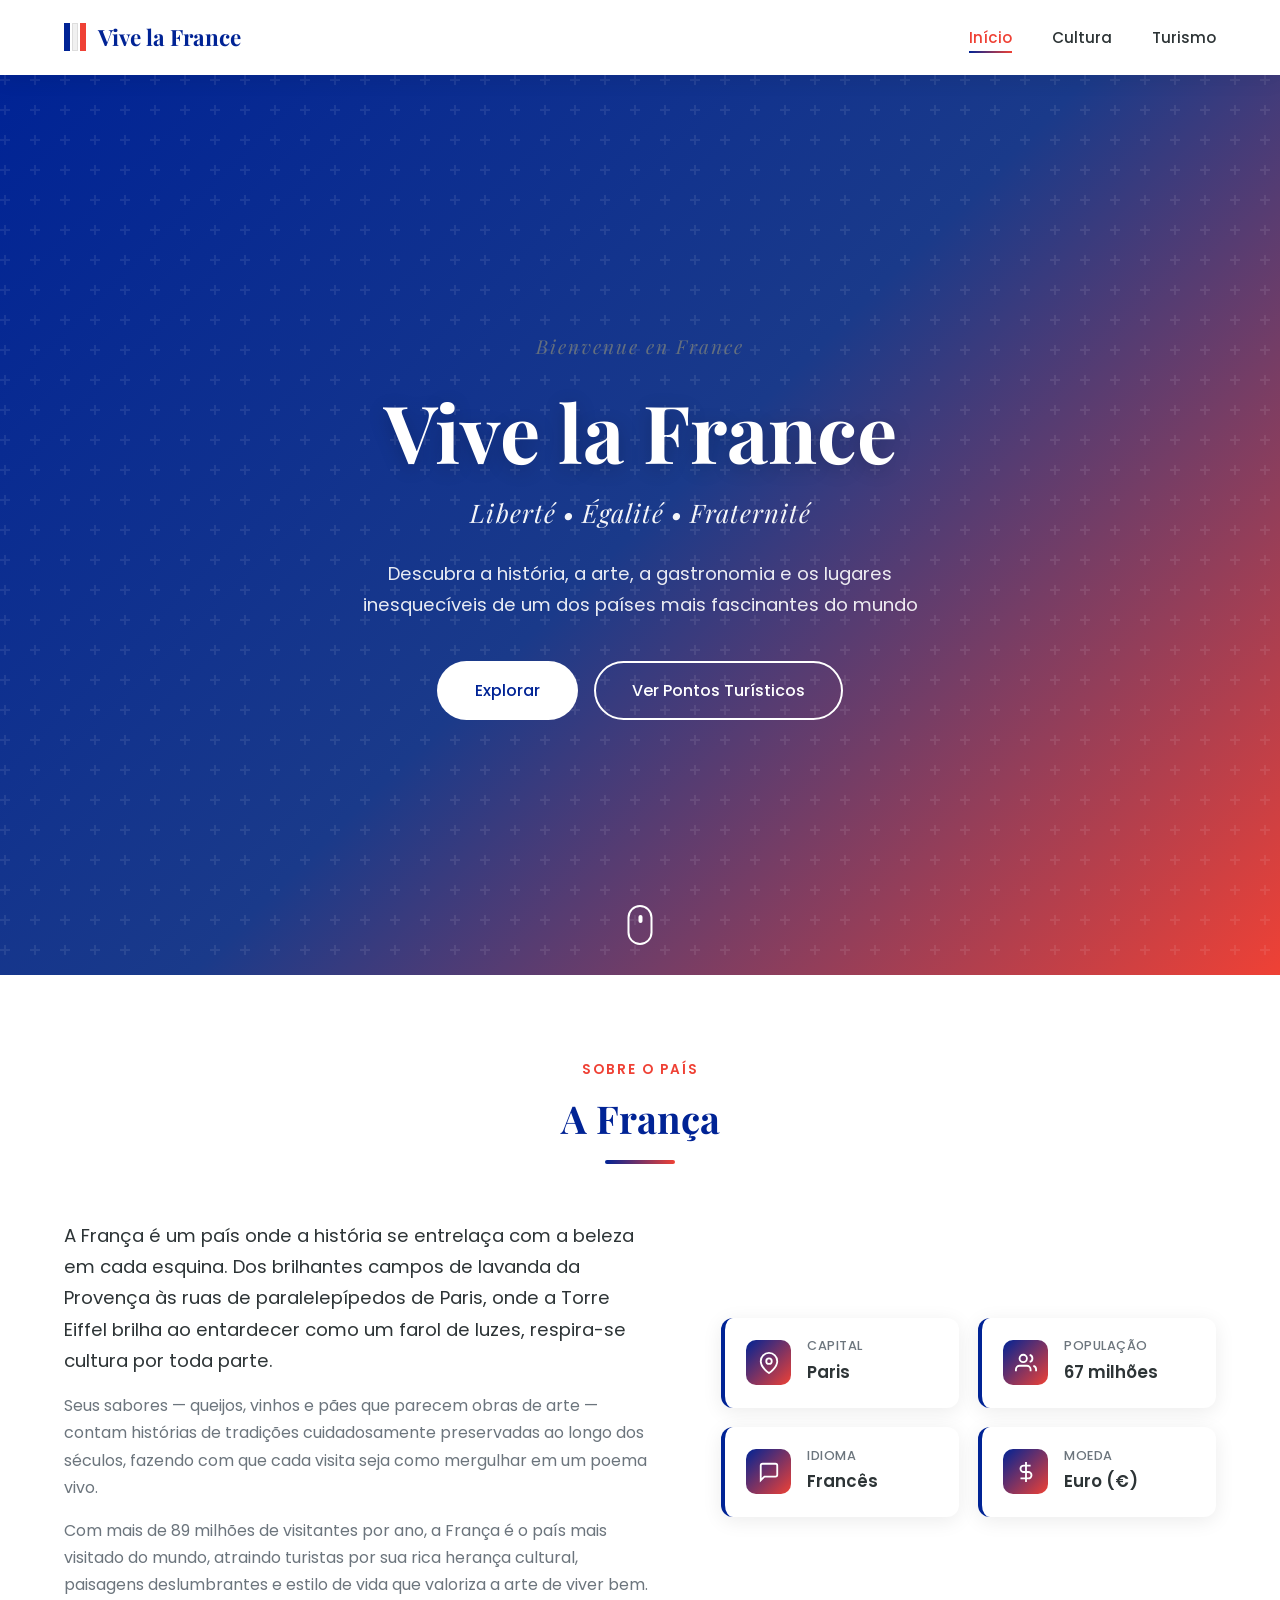
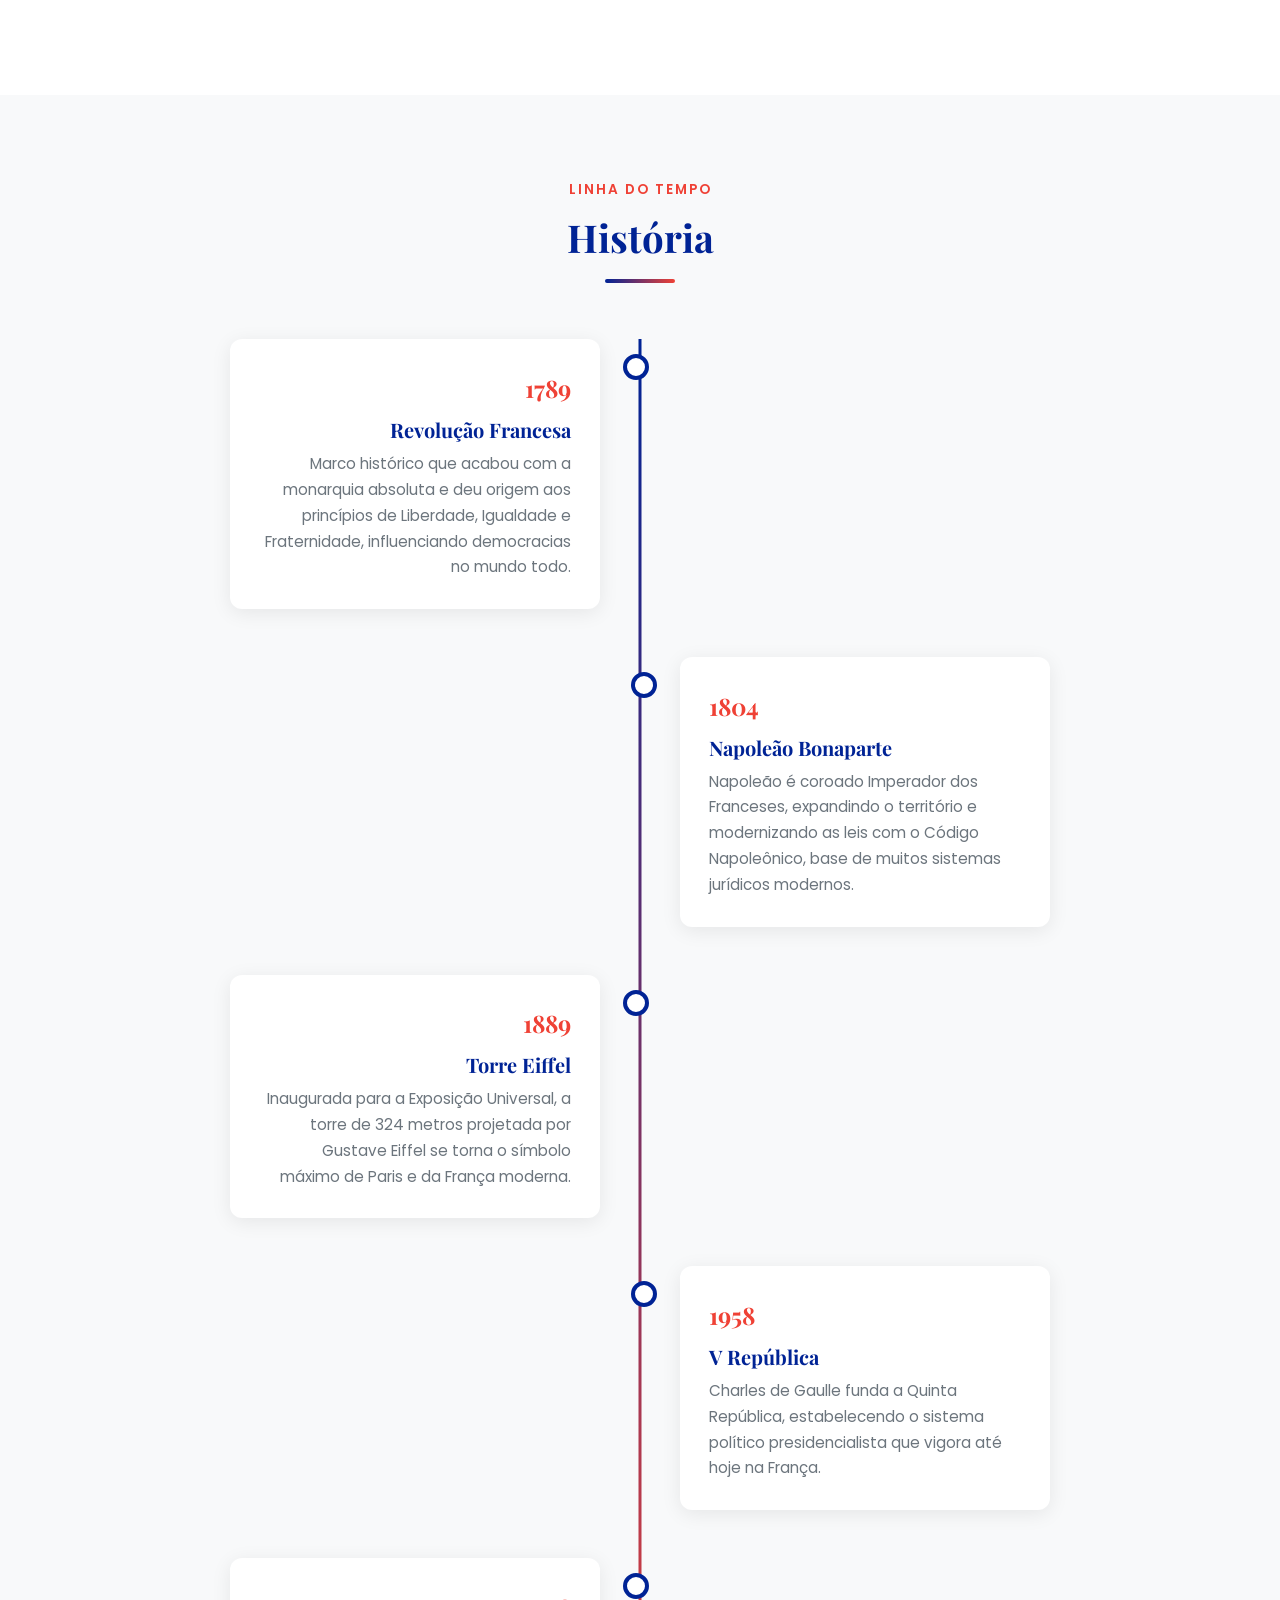
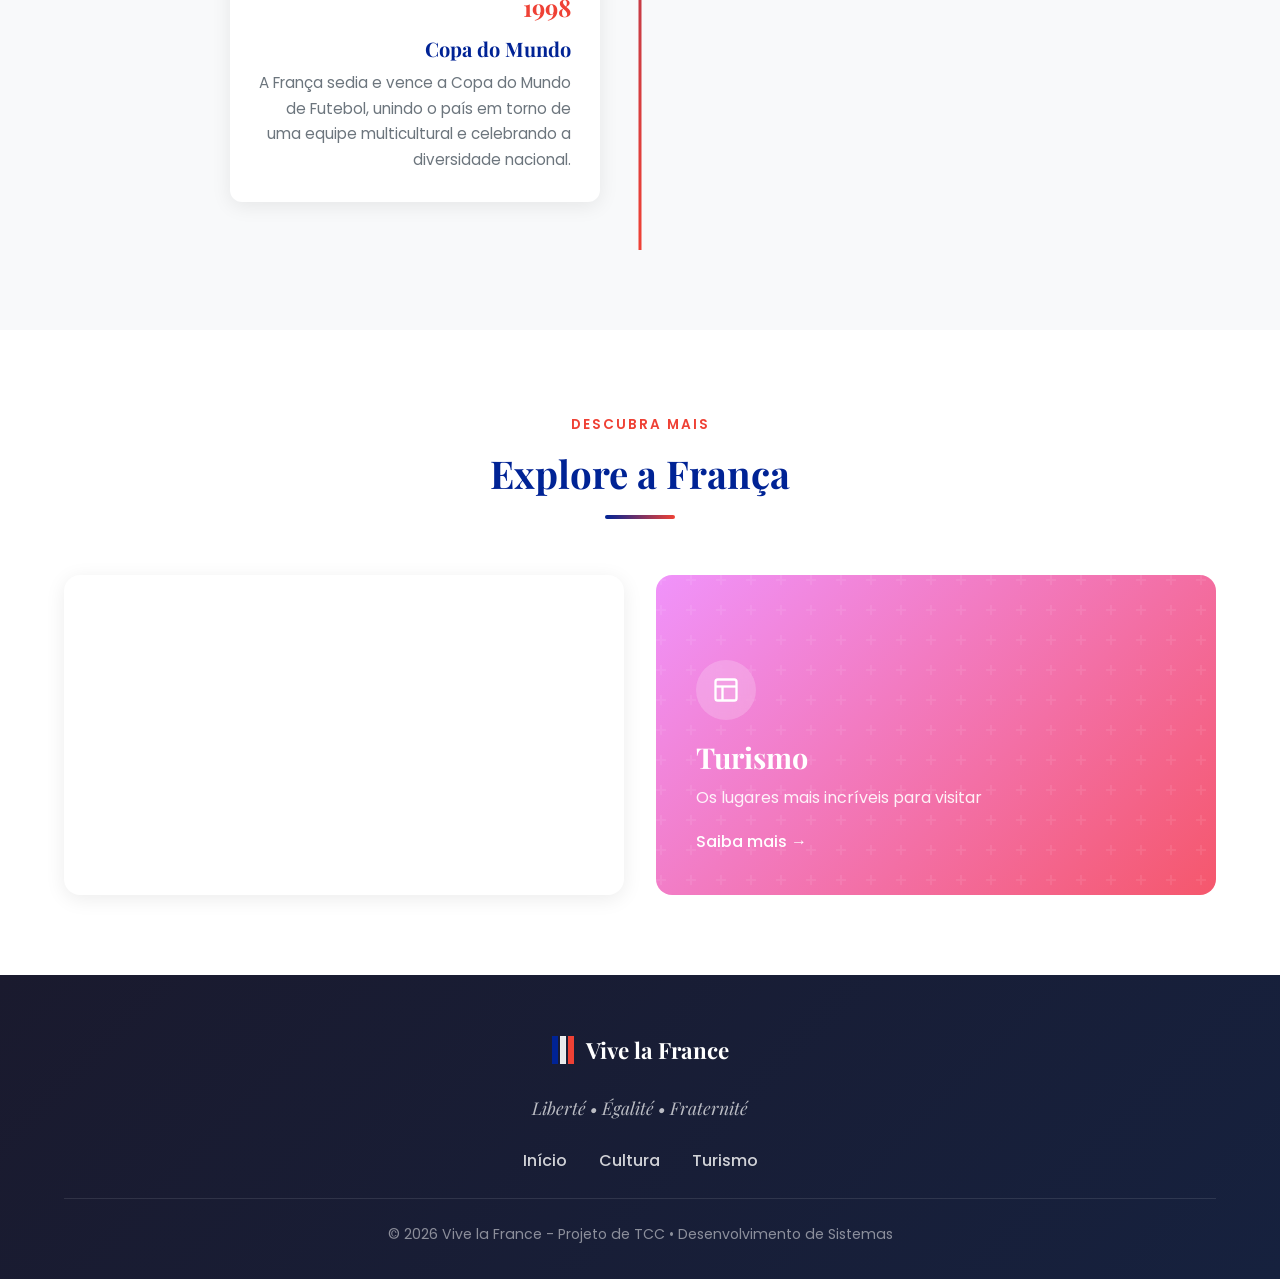
==== Depressão/index.html @ 51ecdbbf "Add files via upload" ====
<!DOCTYPE html>
<html lang="pt-BR">
<head>
    <meta charset="UTF-8">
    <meta http-equiv="X-UA-Compatible" content="IE=edge">
    <meta name="viewport" content="width=device-width, initial-scale=1.0">
    <title>Vive la France - Descubra a França</title>
    <link rel="stylesheet" href="index.css">
    <link href="https://fonts.googleapis.com/css2?family=Playfair+Display:wght@400;600;700&family=Poppins:wght@300;400;500;600&display=swap" rel="stylesheet">
</head>
<body>
    <!-- Navegação -->
    <nav class="navbar">
        <div class="nav-container">
            <div class="nav-logo">
                <div class="flag-stripes">
                    <span class="blue"></span>
                    <span class="white"></span>
                    <span class="red"></span>
                </div>
                <span class="logo-text">Vive la France</span>
            </div>
            <ul class="nav-menu">
                <li><a href="index.html" class="active">Início</a></li>
                <li><a href="cultura.html">Cultura</a></li>
                <li><a href="turismo.html">Turismo</a></li>
            </ul>
            <div class="hamburger">
                <span></span>
                <span></span>
                <span></span>
            </div>
        </div>
    </nav>

    <!-- Hero com efeito parallax -->
    <header class="hero">
        <div class="hero-bg"></div>
        <div class="hero-pattern"></div>
        <div class="hero-content">
            <p class="hero-eyebrow">Bienvenue en France</p>
            <h1>Vive la France</h1>
            <p class="hero-motto">Liberté • Égalité • Fraternité</p>
            <p class="hero-description">
                Descubra a história, a arte, a gastronomia e os lugares inesquecíveis
                de um dos países mais fascinantes do mundo
            </p>
            <div class="hero-buttons">
                <a href="#sobre" class="btn btn-primary">Explorar</a>
                <a href="turismo.html" class="btn btn-outline">Ver Pontos Turísticos</a>
            </div>
        </div>
        <div class="scroll-indicator">
            <span></span>
        </div>
    </header>

    <!-- Seção Sobre -->
    <section id="sobre" class="section sobre">
        <div class="container">
            <div class="section-header">
                <span class="section-tag">Sobre o País</span>
                <h2>A França</h2>
                <div class="divider"></div>
            </div>
            
            <div class="sobre-grid">
                <div class="sobre-text">
                    <p class="lead">
                        A França é um país onde a história se entrelaça com a beleza em cada esquina. 
                        Dos brilhantes campos de lavanda da Provença às ruas de paralelepípedos de Paris, 
                        onde a Torre Eiffel brilha ao entardecer como um farol de luzes, respira-se cultura por toda parte.
                    </p>
                    <p>
                        Seus sabores — queijos, vinhos e pães que parecem obras de arte — contam histórias 
                        de tradições cuidadosamente preservadas ao longo dos séculos, fazendo com que cada 
                        visita seja como mergulhar em um poema vivo.
                    </p>
                    <p>
                        Com mais de 89 milhões de visitantes por ano, a França é o país mais visitado do mundo, 
                        atraindo turistas por sua rica herança cultural, paisagens deslumbrantes e estilo de vida 
                        que valoriza a arte de viver bem.
                    </p>
                </div>
                
                <div class="dados-pais">
                    <div class="dado-card">
                        <div class="dado-icon">
                            <svg viewBox="0 0 24 24" fill="none" stroke="currentColor" stroke-width="2">
                                <path d="M21 10c0 7-9 13-9 13s-9-6-9-13a9 9 0 0 1 18 0z"/>
                                <circle cx="12" cy="10" r="3"/>
                            </svg>
                        </div>
                        <div class="dado-info">
                            <h4>Capital</h4>
                            <p>Paris</p>
                        </div>
                    </div>
                    <div class="dado-card">
                        <div class="dado-icon">
                            <svg viewBox="0 0 24 24" fill="none" stroke="currentColor" stroke-width="2">
                                <path d="M17 21v-2a4 4 0 0 0-4-4H5a4 4 0 0 0-4 4v2"/>
                                <circle cx="9" cy="7" r="4"/>
                                <path d="M23 21v-2a4 4 0 0 0-3-3.87"/>
                                <path d="M16 3.13a4 4 0 0 1 0 7.75"/>
                            </svg>
                        </div>
                        <div class="dado-info">
                            <h4>População</h4>
                            <p>67 milhões</p>
                        </div>
                    </div>
                    <div class="dado-card">
                        <div class="dado-icon">
                            <svg viewBox="0 0 24 24" fill="none" stroke="currentColor" stroke-width="2">
                                <path d="M21 15a2 2 0 0 1-2 2H7l-4 4V5a2 2 0 0 1 2-2h14a2 2 0 0 1 2 2z"/>
                            </svg>
                        </div>
                        <div class="dado-info">
                            <h4>Idioma</h4>
                            <p>Francês</p>
                        </div>
                    </div>
                    <div class="dado-card">
                        <div class="dado-icon">
                            <svg viewBox="0 0 24 24" fill="none" stroke="currentColor" stroke-width="2">
                                <line x1="12" y1="1" x2="12" y2="23"/>
                                <path d="M17 5H9.5a3.5 3.5 0 0 0 0 7h5a3.5 3.5 0 0 1 0 7H6"/>
                            </svg>
                        </div>
                        <div class="dado-info">
                            <h4>Moeda</h4>
                            <p>Euro (€)</p>
                        </div>
                    </div>
                </div>
            </div>
        </div>
    </section>

    <!-- Seção História com Timeline -->
    <section class="section historia section-alt">
        <div class="container">
            <div class="section-header">
                <span class="section-tag">Linha do Tempo</span>
                <h2>História</h2>
                <div class="divider"></div>
            </div>
            
            <div class="timeline">
                <div class="timeline-item left">
                    <div class="timeline-content">
                        <span class="timeline-year">1789</span>
                        <h3>Revolução Francesa</h3>
                        <p>Marco histórico que acabou com a monarquia absoluta e deu origem aos princípios 
                        de Liberdade, Igualdade e Fraternidade, influenciando democracias no mundo todo.</p>
                    </div>
                </div>
                <div class="timeline-item right">
                    <div class="timeline-content">
                        <span class="timeline-year">1804</span>
                        <h3>Napoleão Bonaparte</h3>
                        <p>Napoleão é coroado Imperador dos Franceses, expandindo o território e modernizando 
                        as leis com o Código Napoleônico, base de muitos sistemas jurídicos modernos.</p>
                    </div>
                </div>
                <div class="timeline-item left">
                    <div class="timeline-content">
                        <span class="timeline-year">1889</span>
                        <h3>Torre Eiffel</h3>
                        <p>Inaugurada para a Exposição Universal, a torre de 324 metros projetada por Gustave 
                        Eiffel se torna o símbolo máximo de Paris e da França moderna.</p>
                    </div>
                </div>
                <div class="timeline-item right">
                    <div class="timeline-content">
                        <span class="timeline-year">1958</span>
                        <h3>V República</h3>
                        <p>Charles de Gaulle funda a Quinta República, estabelecendo o sistema político 
                        presidencialista que vigora até hoje na França.</p>
                    </div>
                </div>
                <div class="timeline-item left">
                    <div class="timeline-content">
                        <span class="timeline-year">1998</span>
                        <h3>Copa do Mundo</h3>
                        <p>A França sedia e vence a Copa do Mundo de Futebol, unindo o país em torno 
                        de uma equipe multicultural e celebrando a diversidade nacional.</p>
                    </div>
                </div>
            </div>
        </div>
    </section>

    <!-- Seção Navegação Rápida -->
    <section class="section explorar">
        <div class="container">
            <div class="section-header">
                <span class="section-tag">Descubra Mais</span>
                <h2>Explore a França</h2>
                <div class="divider"></div>
            </div>
            
            <div class="explore-cards">
                <a href="cultura.html" class="explore-card cultura-card">
                    <div class="explore-overlay"></div>
                    <div class="explore-content">
                        <div class="explore-icon">
                            <svg viewBox="0 0 24 24" fill="none" stroke="currentColor" stroke-width="2">
                                <path d="M4 19.5A2.5 2.5 0 0 1 6.5 17H20"/>
                                <path d="M6.5 2H20v20H6.5A2.5 2.5 0 0 1 4 19.5v-15A2.5 2.5 0 0 1 6.5 2z"/>
                            </svg>
                        </div>
                        <h3>Cultura</h3>
                        <p>Arte, literatura, gastronomia e tradições</p>
                        <span class="explore-link">Saiba mais →</span>
                    </div>
                </a>
                
                <a href="turismo.html" class="explore-card turismo-card">
                    <div class="explore-overlay"></div>
                    <div class="explore-content">
                        <div class="explore-icon">
                            <svg viewBox="0 0 24 24" fill="none" stroke="currentColor" stroke-width="2">
                                <rect x="3" y="3" width="18" height="18" rx="2" ry="2"/>
                                <line x1="3" y1="9" x2="21" y2="9"/>
                                <line x1="9" y1="21" x2="9" y2="9"/>
                            </svg>
                        </div>
                        <h3>Turismo</h3>
                        <p>Os lugares mais incríveis para visitar</p>
                        <span class="explore-link">Saiba mais →</span>
                    </div>
                </a>
            </div>
        </div>
    </section>

    <!-- Rodapé -->
    <footer class="footer">
        <div class="container">
            <div class="footer-content">
                <div class="footer-logo">
                    <div class="flag-stripes">
                        <span class="blue"></span>
                        <span class="white"></span>
                        <span class="red"></span>
                    </div>
                    <span class="logo-text">Vive la France</span>
                </div>
                <p class="footer-motto">Liberté • Égalité • Fraternité</p>
                <div class="footer-links">
                    <a href="index.html">Início</a>
                    <a href="cultura.html">Cultura</a>
                    <a href="turismo.html">Turismo</a>
                </div>
                <p class="footer-copy">&copy; 2026 Vive la France - Projeto de TCC • Desenvolvimento de Sistemas</p>
            </div>
        </div>
    </footer>

    <script>
        // Menu hambúrguer para mobile
        const hamburger = document.querySelector('.hamburger');
        const navMenu = document.querySelector('.nav-menu');
        
        hamburger.addEventListener('click', () => {
            hamburger.classList.toggle('active');
            navMenu.classList.toggle('active');
        });

        // Fechar menu ao clicar em um link
        document.querySelectorAll('.nav-menu a').forEach(link => {
            link.addEventListener('click', () => {
                hamburger.classList.remove('active');
                navMenu.classList.remove('active');
            });
        });

        // Efeito de scroll suave
        document.querySelectorAll('a[href^="#"]').forEach(anchor => {
            anchor.addEventListener('click', function (e) {
                e.preventDefault();
                const target = document.querySelector(this.getAttribute('href'));
                if (target) {
                    target.scrollIntoView({ behavior: 'smooth', block: 'start' });
                }
            });
        });

        // Animação ao rolar a página
        const observerOptions = {
            threshold: 0.1,
            rootMargin: '0px 0px -50px 0px'
        };

        const observer = new IntersectionObserver((entries) => {
            entries.forEach(entry => {
                if (entry.isIntersecting) {
                    entry.target.style.opacity = '1';
                    entry.target.style.transform = 'translateY(0)';
                }
            });
        }, observerOptions);

        document.querySelectorAll('.section').forEach(section => {
            section.style.opacity = '0';
            section.style.transform = 'translateY(30px)';
            section.style.transition = 'opacity 0.8s ease, transform 0.8s ease';
            observer.observe(section);
        });
    </script>
</body>
</html>
---- Depressão/index.css ----
/* ============================================
   VARIÁVEIS E RESET
   ============================================ */
:root {
    --azul-franca: #002395;
    --azul-claro: #1a3a8a;
    --vermelho-franca: #EF4135;
    --vermelho-escuro: #c1351d;
    --branco: #FFFFFF;
    --cinza-claro: #f8f9fa;
    --cinza-medio: #e9ecef;
    --cinza-texto: #6c757d;
    --texto-escuro: #2d3436;
    --sombra: 0 10px 40px rgba(0, 0, 0, 0.1);
    --sombra-leve: 0 4px 20px rgba(0, 0, 0, 0.08);
    --transicao: all 0.4s cubic-bezier(0.4, 0, 0.2, 1);
}

* {
    margin: 0;
    padding: 0;
    box-sizing: border-box;
}

html {
    scroll-behavior: smooth;
}

body {
    font-family: 'Poppins', sans-serif;
    color: var(--texto-escuro);
    background-color: var(--branco);
    line-height: 1.7;
    overflow-x: hidden;
}

.container {
    max-width: 1200px;
    margin: 0 auto;
    padding: 0 24px;
}

/* ============================================
   TIPOGRAFIA
   ============================================ */
h1, h2, h3, h4 {
    font-family: 'Playfair Display', serif;
    font-weight: 700;
    line-height: 1.3;
    color: var(--azul-franca);
}

h1 { font-size: 3.8rem; }
h2 { font-size: 2.4rem; margin-bottom: 0.5rem; }
h3 { font-size: 1.5rem; }
h4 { font-size: 1.1rem; }

p {
    color: var(--cinza-texto);
    margin-bottom: 1rem;
}

.lead {
    font-size: 1.15rem;
    color: var(--texto-escuro);
    font-weight: 400;
}

/* ============================================
   NAVEGAÇÃO
   ============================================ */
.navbar {
    position: fixed;
    top: 0;
    left: 0;
    right: 0;
    z-index: 1000;
    background: rgba(255, 255, 255, 0.98);
    backdrop-filter: blur(10px);
    box-shadow: var(--sombra-leve);
    transition: var(--transicao);
}

.nav-container {
    max-width: 1200px;
    margin: 0 auto;
    padding: 0 24px;
    display: flex;
    justify-content: space-between;
    align-items: center;
    height: 75px;
}

.nav-logo {
    display: flex;
    align-items: center;
    gap: 12px;
    text-decoration: none;
}

.flag-stripes {
    display: flex;
    gap: 2px;
}

.flag-stripes span {
    width: 6px;
    height: 28px;
    display: block;
}

.flag-stripes .blue { background: var(--azul-franca); }
.flag-stripes .white { background: #f0f0f0; border: 1px solid #ddd; }
.flag-stripes .red { background: var(--vermelho-franca); }

.logo-text {
    font-family: 'Playfair Display', serif;
    font-size: 1.4rem;
    font-weight: 700;
    color: var(--azul-franca);
}

.nav-menu {
    display: flex;
    list-style: none;
    gap: 2.5rem;
    align-items: center;
}

.nav-menu a {
    text-decoration: none;
    color: var(--texto-escuro);
    font-weight: 500;
    font-size: 0.95rem;
    position: relative;
    padding: 5px 0;
    transition: var(--transicao);
}

.nav-menu a::after {
    content: '';
    position: absolute;
    bottom: 0;
    left: 0;
    width: 0;
    height: 2px;
    background: linear-gradient(90deg, var(--azul-franca), var(--vermelho-franca));
    transition: var(--transicao);
}

.nav-menu a:hover,
.nav-menu a.active {
    color: var(--vermelho-franca);
}

.nav-menu a:hover::after,
.nav-menu a.active::after {
    width: 100%;
}

.hamburger {
    display: none;
    flex-direction: column;
    gap: 5px;
    cursor: pointer;
    padding: 5px;
}

.hamburger span {
    width: 28px;
    height: 3px;
    background: var(--azul-franca);
    border-radius: 3px;
    transition: var(--transicao);
}

.hamburger.active span:nth-child(1) {
    transform: rotate(45deg) translate(6px, 6px);
}

.hamburger.active span:nth-child(2) {
    opacity: 0;
}

.hamburger.active span:nth-child(3) {
    transform: rotate(-45deg) translate(6px, -6px);
}

/* ============================================
   HERO - PÁGINA INICIAL
   ============================================ */
.hero {
    position: relative;
    height: 100vh;
    min-height: 650px;
    display: flex;
    align-items: center;
    justify-content: center;
    text-align: center;
    overflow: hidden;
    margin-top: 75px;
}

.hero-bg {
    position: absolute;
    top: 0;
    left: 0;
    right: 0;
    bottom: 0;
    background: linear-gradient(135deg, var(--azul-franca) 0%, var(--azul-claro) 50%, var(--vermelho-franca) 100%);
    z-index: 1;
}

.hero-pattern {
    position: absolute;
    top: 0;
    left: 0;
    right: 0;
    bottom: 0;
    background-image: url("data:image/svg+xml,%3Csvg width='60' height='60' viewBox='0 0 60 60' xmlns='http://www.w3.org/2000/svg'%3E%3Cg fill='none' fill-rule='evenodd'%3E%3Cg fill='%23ffffff' fill-opacity='0.08'%3E%3Cpath d='M36 34v-4h-2v4h-4v2h4v4h2v-4h4v-2h-4zm0-30V0h-2v4h-4v2h4v4h2V6h4V4h-4zM6 34v-4H4v4H0v2h4v4h2v-4h4v-2H6zM6 4V0H4v4H0v2h4v4h2V6h4V4H6z'/%3E%3C/g%3E%3C/g%3E%3C/svg%3E");
    z-index: 2;
}

.hero-content {
    position: relative;
    z-index: 3;
    color: var(--branco);
    padding: 0 24px;
    max-width: 800px;
    animation: fadeInUp 1s ease;
}

.hero-eyebrow {
    font-family: 'Playfair Display', serif;
    font-size: 1.2rem;
    font-style: italic;
    opacity: 0.9;
    margin-bottom: 1rem;
    letter-spacing: 2px;
}

.hero h1 {
    color: var(--branco);
    font-size: 5rem;
    margin-bottom: 0.5rem;
    text-shadow: 0 4px 20px rgba(0, 0, 0, 0.2);
}

.hero-motto {
    font-family: 'Playfair Display', serif;
    font-size: 1.6rem;
    font-style: italic;
    color: var(--branco);
    opacity: 0.95;
    margin-bottom: 1.5rem;
    letter-spacing: 1px;
}

.hero-description {
    font-size: 1.15rem;
    color: var(--branco);
    opacity: 0.9;
    margin-bottom: 2.5rem;
    max-width: 600px;
    margin-left: auto;
    margin-right: auto;
}

.hero-buttons {
    display: flex;
    gap: 1rem;
    justify-content: center;
    flex-wrap: wrap;
}

.btn {
    display: inline-block;
    padding: 14px 36px;
    border-radius: 50px;
    text-decoration: none;
    font-weight: 500;
    font-size: 1rem;
    transition: var(--transicao);
    cursor: pointer;
    border: 2px solid transparent;
}

.btn-primary {
    background: var(--branco);
    color: var(--azul-franca);
}

.btn-primary:hover {
    transform: translateY(-3px);
    box-shadow: 0 10px 30px rgba(0, 0, 0, 0.2);
}

.btn-outline {
    background: transparent;
    color: var(--branco);
    border-color: var(--branco);
}

.btn-outline:hover {
    background: var(--branco);
    color: var(--azul-franca);
    transform: translateY(-3px);
}

.scroll-indicator {
    position: absolute;
    bottom: 30px;
    left: 50%;
    transform: translateX(-50%);
    z-index: 3;
    animation: bounce 2s infinite;
}

.scroll-indicator span {
    display: block;
    width: 25px;
    height: 40px;
    border: 2px solid var(--branco);
    border-radius: 25px;
    position: relative;
}

.scroll-indicator span::before {
    content: '';
    position: absolute;
    top: 8px;
    left: 50%;
    transform: translateX(-50%);
    width: 4px;
    height: 8px;
    background: var(--branco);
    border-radius: 2px;
    animation: scroll 1.5s infinite;
}

/* ============================================
   CABEÇALHOS DAS OUTRAS PÁGINAS
   ============================================ */
.page-header {
    margin-top: 75px;
    padding: 5rem 0 4rem;
    text-align: center;
    position: relative;
    overflow: hidden;
}

.cultura-header {
    background: linear-gradient(135deg, #667eea 0%, #764ba2 100%);
}

.turismo-header {
    background: linear-gradient(135deg, #11998e 0%, #38ef7d 100%);
}

.page-header .section-tag {
    color: rgba(255, 255, 255, 0.9);
}

.page-header h1 {
    color: var(--branco);
    font-size: 3rem;
}

.page-header .divider {
    background: var(--branco);
    opacity: 0.6;
}

.page-subtitle {
    color: rgba(255, 255, 255, 0.9);
    font-size: 1.1rem;
    margin-top: 1rem;
    max-width: 600px;
    margin-left: auto;
    margin-right: auto;
}

/* ============================================
   SEÇÕES GERAIS
   ============================================ */
.section {
    padding: 5rem 0;
}

.section-alt {
    background: var(--cinza-claro);
}

.section-header {
    text-align: center;
    margin-bottom: 3.5rem;
}

.section-tag {
    display: inline-block;
    font-size: 0.85rem;
    font-weight: 600;
    text-transform: uppercase;
    letter-spacing: 2px;
    color: var(--vermelho-franca);
    margin-bottom: 0.8rem;
}

.divider {
    width: 70px;
    height: 4px;
    background: linear-gradient(90deg, var(--azul-franca), var(--vermelho-franca));
    margin: 1rem auto;
    border-radius: 2px;
}

.divider-left {
    width: 60px;
    height: 3px;
    background: linear-gradient(90deg, var(--azul-franca), var(--vermelho-franca));
    margin: 0.8rem 0 1.5rem;
    border-radius: 2px;
}

.intro-text {
    max-width: 800px;
    margin: 0 auto;
    text-align: center;
}

/* ============================================
   SOBRE - PÁGINA INICIAL
   ============================================ */
.sobre-grid {
    display: grid;
    grid-template-columns: 1.2fr 1fr;
    gap: 4rem;
    align-items: center;
}

.dados-pais {
    display: grid;
    grid-template-columns: 1fr 1fr;
    gap: 1.2rem;
}

.dado-card {
    display: flex;
    align-items: center;
    gap: 1rem;
    padding: 1.3rem;
    background: var(--branco);
    border-radius: 12px;
    box-shadow: var(--sombra-leve);
    border-left: 4px solid var(--azul-franca);
    transition: var(--transicao);
}

.dado-card:hover {
    transform: translateY(-5px);
    box-shadow: var(--sombra);
    border-left-color: var(--vermelho-franca);
}

.dado-icon {
    width: 45px;
    height: 45px;
    min-width: 45px;
    background: linear-gradient(135deg, var(--azul-franca), var(--vermelho-franca));
    border-radius: 10px;
    display: flex;
    align-items: center;
    justify-content: center;
    color: var(--branco);
}

.dado-icon svg {
    width: 22px;
    height: 22px;
}

.dado-info h4 {
    color: var(--cinza-texto);
    font-size: 0.8rem;
    text-transform: uppercase;
    letter-spacing: 0.5px;
    margin-bottom: 0.2rem;
    font-family: 'Poppins', sans-serif;
    font-weight: 500;
}

.dado-info p {
    margin: 0;
    color: var(--texto-escuro);
    font-weight: 600;
    font-size: 1.05rem;
}

/* ============================================
   TIMELINE DE HISTÓRIA
   ============================================ */
.timeline {
    position: relative;
    max-width: 900px;
    margin: 0 auto;
}

.timeline::before {
    content: '';
    position: absolute;
    left: 50%;
    transform: translateX(-50%);
    width: 3px;
    height: 100%;
    background: linear-gradient(180deg, var(--azul-franca), var(--vermelho-franca));
}

.timeline-item {
    position: relative;
    width: 50%;
    padding: 0 2.5rem 3rem;
}

.timeline-item.left {
    left: 0;
    text-align: right;
}

.timeline-item.right {
    left: 50%;
}

.timeline-item::before {
    content: '';
    position: absolute;
    top: 15px;
    width: 18px;
    height: 18px;
    background: var(--branco);
    border: 4px solid var(--azul-franca);
    border-radius: 50%;
    z-index: 1;
}

.timeline-item.left::before {
    right: -9px;
}

.timeline-item.right::before {
    left: -9px;
}

.timeline-content {
    background: var(--branco);
    padding: 1.8rem;
    border-radius: 12px;
    box-shadow: var(--sombra-leve);
    transition: var(--transicao);
}

.timeline-content:hover {
    transform: translateY(-5px);
    box-shadow: var(--sombra);
}

.timeline-year {
    display: inline-block;
    font-family: 'Playfair Display', serif;
    font-size: 1.5rem;
    font-weight: 700;
    color: var(--vermelho-franca);
    margin-bottom: 0.5rem;
}

.timeline-content h3 {
    font-size: 1.25rem;
    margin-bottom: 0.5rem;
}

.timeline-content p {
    margin: 0;
    font-size: 0.95rem;
}

/* ============================================
   CARDS DE EXPLORAÇÃO
   ============================================ */
.explore-cards {
    display: grid;
    grid-template-columns: 1fr 1fr;
    gap: 2rem;
}

.explore-card {
    position: relative;
    height: 320px;
    border-radius: 16px;
    overflow: hidden;
    text-decoration: none;
    color: var(--branco);
    display: flex;
    align-items: flex-end;
    transition: var(--transicao);
}

.explore-card:hover {
    transform: translateY(-8px);
    box-shadow: 0 20px 50px rgba(0, 0, 0, 0.2);
}

.cultura-card {
    background: linear-gradient(135deg, #667eea 0%, #764ba2 100%);
}

.turismo-card {
    background: linear-gradient(135deg, #f093fb 0%, #f5576c 100%);
}

.explore-overlay {
    position: absolute;
    top: 0;
    left: 0;
    right: 0;
    bottom: 0;
    background: url("data:image/svg+xml,%3Csvg width='60' height='60' viewBox='0 0 60 60' xmlns='http://www.w3.org/2000/svg'%3E%3Cg fill='none' fill-rule='evenodd'%3E%3Cg fill='%23ffffff' fill-opacity='0.08'%3E%3Cpath d='M36 34v-4h-2v4h-4v2h4v4h2v-4h4v-2h-4zm0-30V0h-2v4h-4v2h4v4h2V6h4V4h-4zM6 34v-4H4v4H0v2h4v4h2v-4h4v-2H6zM6 4V0H4v4H0v2h4v4h2V6h4V4H6z'/%3E%3C/g%3E%3C/g%3E%3C/svg%3E");
}

.explore-content {
    position: relative;
    z-index: 2;
    padding: 2.5rem;
}

.explore-icon {
    width: 60px;
    height: 60px;
    background: rgba(255, 255, 255, 0.2);
    border-radius: 50%;
    display: flex;
    align-items: center;
    justify-content: center;
    margin-bottom: 1.2rem;
    backdrop-filter: blur(10px);
}

.explore-icon svg {
    width: 28px;
    height: 28px;
    color: var(--branco);
}

.explore-content h3 {
    color: var(--branco);
    font-size: 1.8rem;
    margin-bottom: 0.5rem;
}

.explore-content p {
    color: rgba(255, 255, 255, 0.9);
    margin-bottom: 1rem;
}

.explore-link {
    display: inline-block;
    font-weight: 500;
    color: var(--branco);
    transition: var(--transicao);
}

.explore-card:hover .explore-link {
    transform: translateX(5px);
}

/* ============================================
   CULTURA - CARDS
   ============================================ */
.cultura-cards {
    display: grid;
    grid-template-columns: repeat(3, 1fr);
    gap: 2rem;
}

.cultura-card {
    background: var(--branco);
    padding: 2.2rem;
    border-radius: 16px;
    box-shadow: var(--sombra-leve);
    text-align: center;
    transition: var(--transicao);
    border-top: 4px solid transparent;
}

.cultura-card:hover {
    transform: translateY(-8px);
    box-shadow: var(--sombra);
    border-top-color: var(--vermelho-franca);
}

.card-icon {
    width: 75px;
    height: 75px;
    margin: 0 auto 1.5rem;
    border-radius: 50%;
    display: flex;
    align-items: center;
    justify-content: center;
    color: var(--branco);
}

.card-icon svg {
    width: 35px;
    height: 35px;
}

.art-icon { background: linear-gradient(135deg, #667eea, #764ba2); }
.book-icon { background: linear-gradient(135deg, #f093fb, #f5576c); }
.cinema-icon { background: linear-gradient(135deg, #4facfe, #00f2fe); }

.cultura-card h3 {
    margin-bottom: 0.8rem;
}

.cultura-card p {
    margin: 0;
    font-size: 0.95rem;
}

/* ============================================
   GASTRONOMIA
   ============================================ */
.gastronomia-grid {
    display: grid;
    grid-template-columns: 1.2fr 1fr;
    gap: 3rem;
    align-items: start;
}

.gastronomia-lista {
    margin-top: 2rem;
    display: grid;
    gap: 1.2rem;
}

.gastro-item {
    padding: 1rem 1.2rem;
    background: var(--cinza-claro);
    border-radius: 10px;
    border-left: 4px solid var(--vermelho-franca);
    transition: var(--transicao);
}

.gastro-item:hover {
    transform: translateX(5px);
    background: var(--cinza-medio);
}

.gastro-item h4 {
    color: var(--azul-franca);
    margin-bottom: 0.3rem;
    font-family: 'Poppins', sans-serif;
    font-size: 1rem;
    font-weight: 600;
}

.gastro-item p {
    margin: 0;
    font-size: 0.92rem;
}

.highlight-card {
    background: linear-gradient(135deg, var(--azul-franca), var(--azul-claro));
    padding: 2.2rem;
    border-radius: 16px;
    color: var(--branco);
    position: sticky;
    top: 100px;
}

.highlight-card h3 {
    color: var(--branco);
    font-size: 1.5rem;
    margin-bottom: 1.5rem;
}

.pratos-lista {
    list-style: none;
}

.pratos-lista li {
    padding: 0.8rem 0;
    border-bottom: 1px solid rgba(255, 255, 255, 0.15);
    color: rgba(255, 255, 255, 0.9);
    font-size: 0.95rem;
}

.pratos-lista li:last-child {
    border-bottom: none;
}

.pratos-lista strong {
    color: var(--branco);
}

/* ============================================
   TRADIÇÕES
   ============================================ */
.tradicacoes-grid {
    display: grid;
    grid-template-columns: repeat(3, 1fr);
    gap: 2rem;
}

.tradicao-card {
    background: var(--branco);
    padding: 2rem;
    border-radius: 16px;
    box-shadow: var(--sombra-leve);
    transition: var(--transicao);
    position: relative;
    overflow: hidden;
}

.tradicao-card::before {
    content: '';
    position: absolute;
    top: 0;
    left: 0;
    width: 100%;
    height: 4px;
    background: linear-gradient(90deg, var(--azul-franca), var(--vermelho-franca));
    transform: scaleX(0);
    transition: var(--transicao);
}

.tradicao-card:hover::before {
    transform: scaleX(1);
}

.tradicao-card:hover {
    transform: translateY(-5px);
    box-shadow: var(--sombra);
}

.tradicao-card h3 {
    margin-bottom: 0.8rem;
}

.tradicao-card p {
    margin: 0;
    font-size: 0.95rem;
}

/* ============================================
   PONTOS TURÍSTICOS
   ============================================ */
.ponto-grid {
    display: grid;
    grid-template-columns: 1fr 1fr;
    gap: 3rem;
    align-items: center;
}

.ponto-grid.reverse {
    direction: rtl;
}

.ponto-grid.reverse > * {
    direction: ltr;
}

.ponto-imagem {
    position: relative;
    height: 380px;
    border-radius: 20px;
    display: flex;
    align-items: center;
    justify-content: center;
    overflow: hidden;
    box-shadow: var(--sombra);
}

.eiffel-bg { background: linear-gradient(135deg, #e8f4f8, #d4e8f0); }
.louvre-bg { background: linear-gradient(135deg, #f5f0e8, #ebe0cc); }
.versailles-bg { background: linear-gradient(135deg, #fff8e1, #ffecb3); }
.mont-bg { background: linear-gradient(135deg, #e3f2fd, #bbdefb); }
.riviera-bg { background: linear-gradient(135deg, #fff3e0, #ffe0b2); }
.lavanda-bg { background: linear-gradient(135deg, #f3e5f5, #e1bee7); }

.ponto-svg {
    width: 80%;
    height: 80%;
    max-width: 350px;
}

.ponto-numero {
    position: absolute;
    top: 20px;
    left: 25px;
    font-family: 'Playfair Display', serif;
    font-size: 3.5rem;
    font-weight: 700;
    color: var(--branco);
    opacity: 0.4;
    text-shadow: 0 2px 10px rgba(0, 0, 0, 0.1);
    line-height: 1;
}

.ponto-conteudo h2 {
    color: var(--azul-franca);
}

.ponto-dados {
    display: grid;
    grid-template-columns: repeat(3, 1fr);
    gap: 1rem;
    margin-top: 1.8rem;
    padding-top: 1.5rem;
    border-top: 2px solid var(--cinza-medio);
}

.ponto-dados .dado {
    text-align: center;
    padding: 0.8rem;
    background: var(--cinza-claro);
    border-radius: 10px;
    transition: var(--transicao);
}

.ponto-dados .dado:hover {
    background: var(--cinza-medio);
    transform: translateY(-3px);
}

.ponto-dados .dado span {
    font-size: 1.4rem;
    display: block;
    margin-bottom: 0.3rem;
}

.ponto-dados .dado strong {
    color: var(--azul-franca);
    font-size: 0.85rem;
    font-weight: 600;
}

/* ============================================
   RODAPÉ
   ============================================ */
.footer {
    background: linear-gradient(135deg, #1a1a2e 0%, #16213e 100%);
    color: var(--branco);
    padding: 3.5rem 0 2rem;
}

.footer-content {
    text-align: center;
}

.footer-logo {
    display: flex;
    align-items: center;
    justify-content: center;
    gap: 12px;
    margin-bottom: 1.5rem;
}

.footer-logo .logo-text {
    color: var(--branco);
}

.footer-logo .flag-stripes .white {
    border-color: rgba(255, 255, 255, 0.2);
    background: rgba(255, 255, 255, 0.9);
}

.footer-motto {
    font-family: 'Playfair Display', serif;
    font-style: italic;
    font-size: 1.1rem;
    color: rgba(255, 255, 255, 0.7);
    margin-bottom: 1.5rem;
}

.footer-links {
    display: flex;
    justify-content: center;
    gap: 2rem;
    margin-bottom: 1.5rem;
}

.footer-links a {
    color: rgba(255, 255, 255, 0.8);
    text-decoration: none;
    font-weight: 500;
    transition: var(--transicao);
}

.footer-links a:hover {
    color: var(--branco);
    transform: translateY(-2px);
}

.footer-copy {
    color: rgba(255, 255, 255, 0.5);
    font-size: 0.88rem;
    margin: 0;
    padding-top: 1.5rem;
    border-top: 1px solid rgba(255, 255, 255, 0.1);
}

/* ============================================
   ANIMAÇÕES
   ============================================ */
@keyframes fadeInUp {
    from {
        opacity: 0;
        transform: translateY(30px);
    }
    to {
        opacity: 1;
        transform: translateY(0);
    }
}

@keyframes bounce {
    0%, 20%, 50%, 80%, 100% {
        transform: translateX(-50%) translateY(0);
    }
    40% {
        transform: translateX(-50%) translateY(-10px);
    }
    60% {
        transform: translateX(-50%) translateY(-5px);
    }
}

@keyframes scroll {
    0% {
        opacity: 1;
        transform: translateX(-50%) translateY(0);
    }
    100% {
        opacity: 0;
        transform: translateX(-50%) translateY(15px);
    }
}

/* ============================================
   RESPONSIVO
   ============================================ */
@media (max-width: 1024px) {
    h1 { font-size: 3rem; }
    .hero h1 { font-size: 4rem; }
    
    .sobre-grid,
    .gastronomia-grid,
    .ponto-grid {
        grid-template-columns: 1fr;
        gap: 2.5rem;
    }
    
    .ponto-grid.reverse {
        direction: ltr;
    }
    
    .cultura-cards,
    .tradicacoes-grid {
        grid-template-columns: repeat(2, 1fr);
    }
    
    .explore-cards {
        grid-template-columns: 1fr;
    }
    
    .highlight-card {
        position: static;
    }
}

@media (max-width: 768px) {
    .hamburger {
        display: flex;
    }
    
    .nav-menu {
        position: fixed;
        top: 75px;
        left: 0;
        right: 0;
        background: var(--branco);
        flex-direction: column;
        gap: 0;
        padding: 1rem 0;
        box-shadow: var(--sombra);
        transform: translateY(-150%);
        transition: var(--transicao);
    }
    
    .nav-menu.active {
        transform: translateY(0);
    }
    
    .nav-menu li {
        width: 100%;
        text-align: center;
    }
    
    .nav-menu a {
        display: block;
        padding: 1rem;
    }
    
    .hero {
        height: auto;
        min-height: 100vh;
        padding: 4rem 0;
    }
    
    .hero h1 { font-size: 3rem; }
    .hero-motto { font-size: 1.2rem; }
    
    .page-header h1 { font-size: 2.2rem; }
    
    .section { padding: 3.5rem 0; }
    
    .timeline::before {
        left: 20px;
    }
    
    .timeline-item {
        width: 100%;
        left: 0 !important;
        text-align: left !important;
        padding-left: 3.5rem;
        padding-right: 0;
    }
    
    .timeline-item::before {
        left: 11px !important;
        right: auto !important;
    }
    
    .dados-pais {
        grid-template-columns: 1fr 1fr;
    }
    
    .cultura-cards,
    .tradicacoes-grid {
        grid-template-columns: 1fr;
    }
    
    .ponto-imagem {
        height: 280px;
    }
    
    .ponto-dados {
        grid-template-columns: 1fr;
    }
    
    .hero-buttons {
        flex-direction: column;
        align-items: center;
    }
    
    .btn {
        width: 100%;
        max-width: 280px;
        text-align: center;
    }
}

@media (max-width: 480px) {
    .hero h1 { font-size: 2.4rem; }
    h2 { font-size: 1.9rem; }
    
    .dados-pais {
        grid-template-columns: 1fr;
    }
    
    .footer-links {
        flex-direction: column;
        gap: 0.8rem;
    }
    
    .ponto-numero {
        font-size: 2.5rem;
    }
}
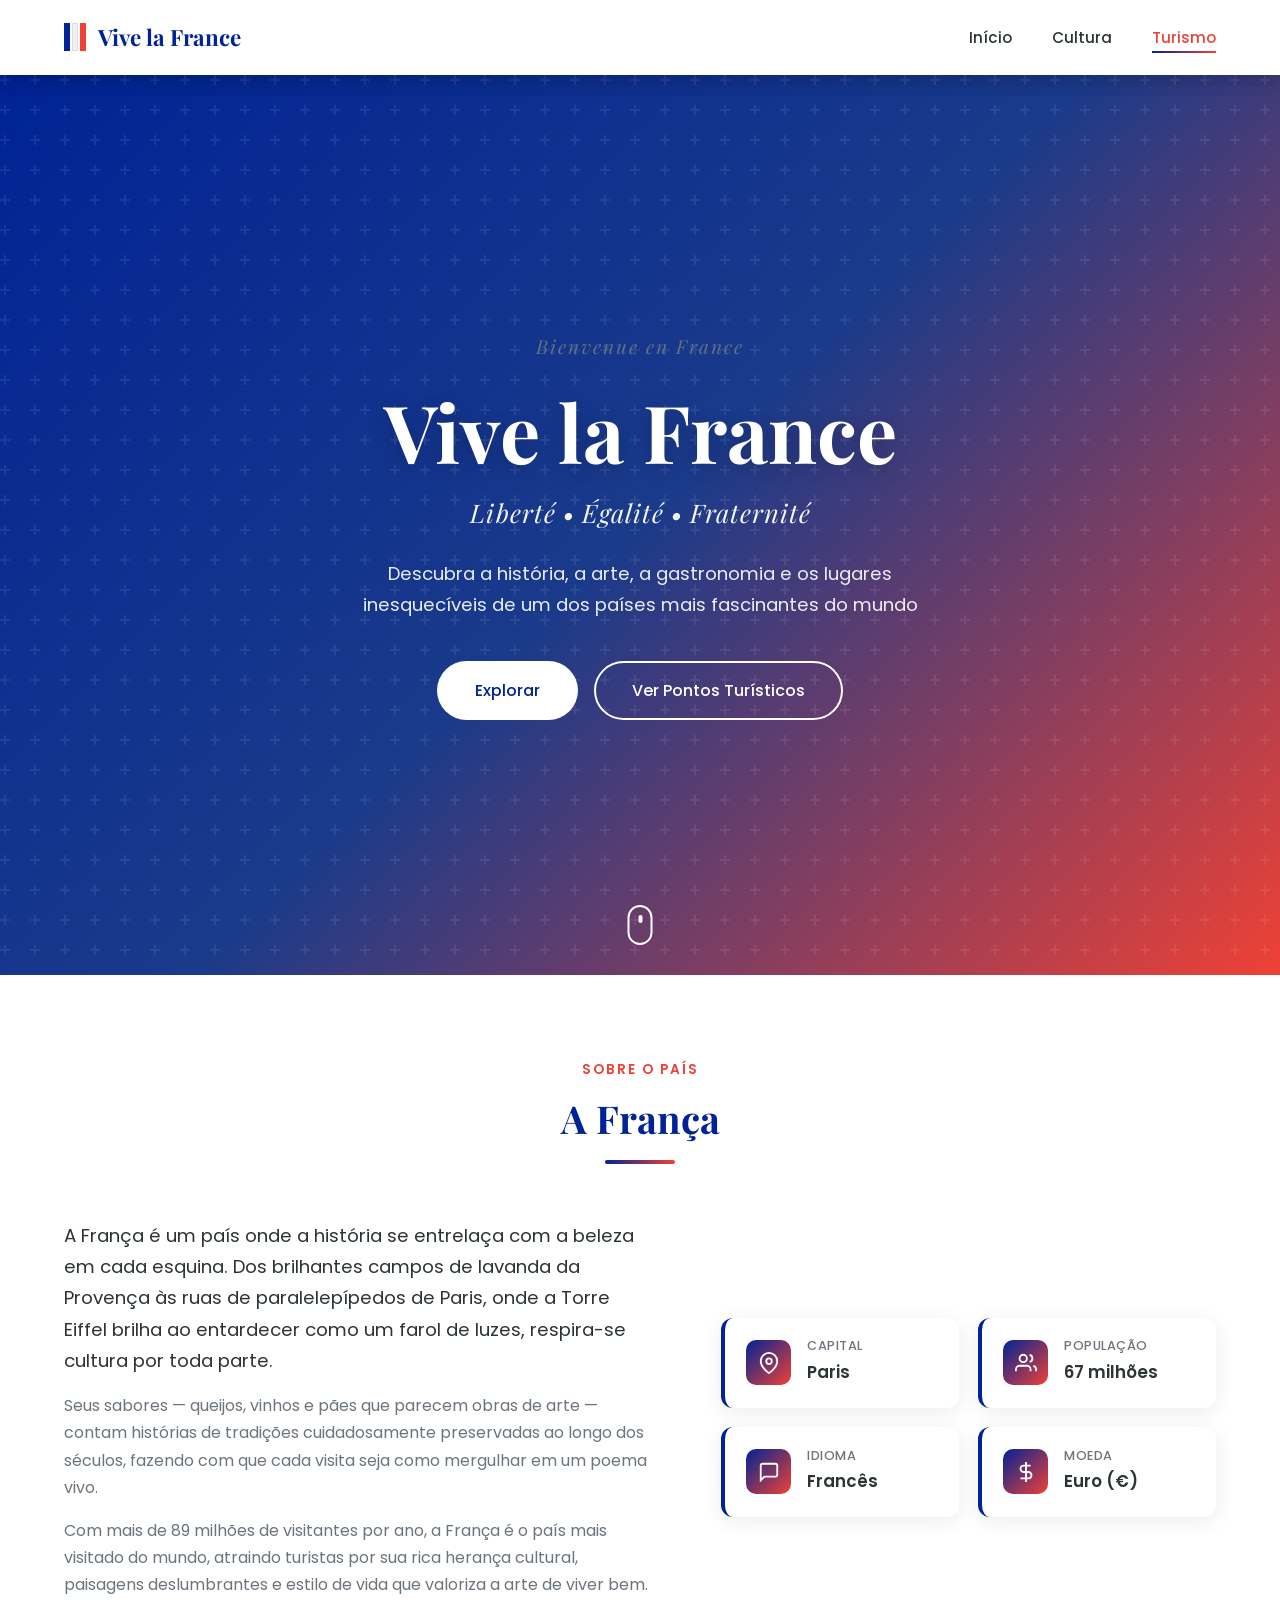
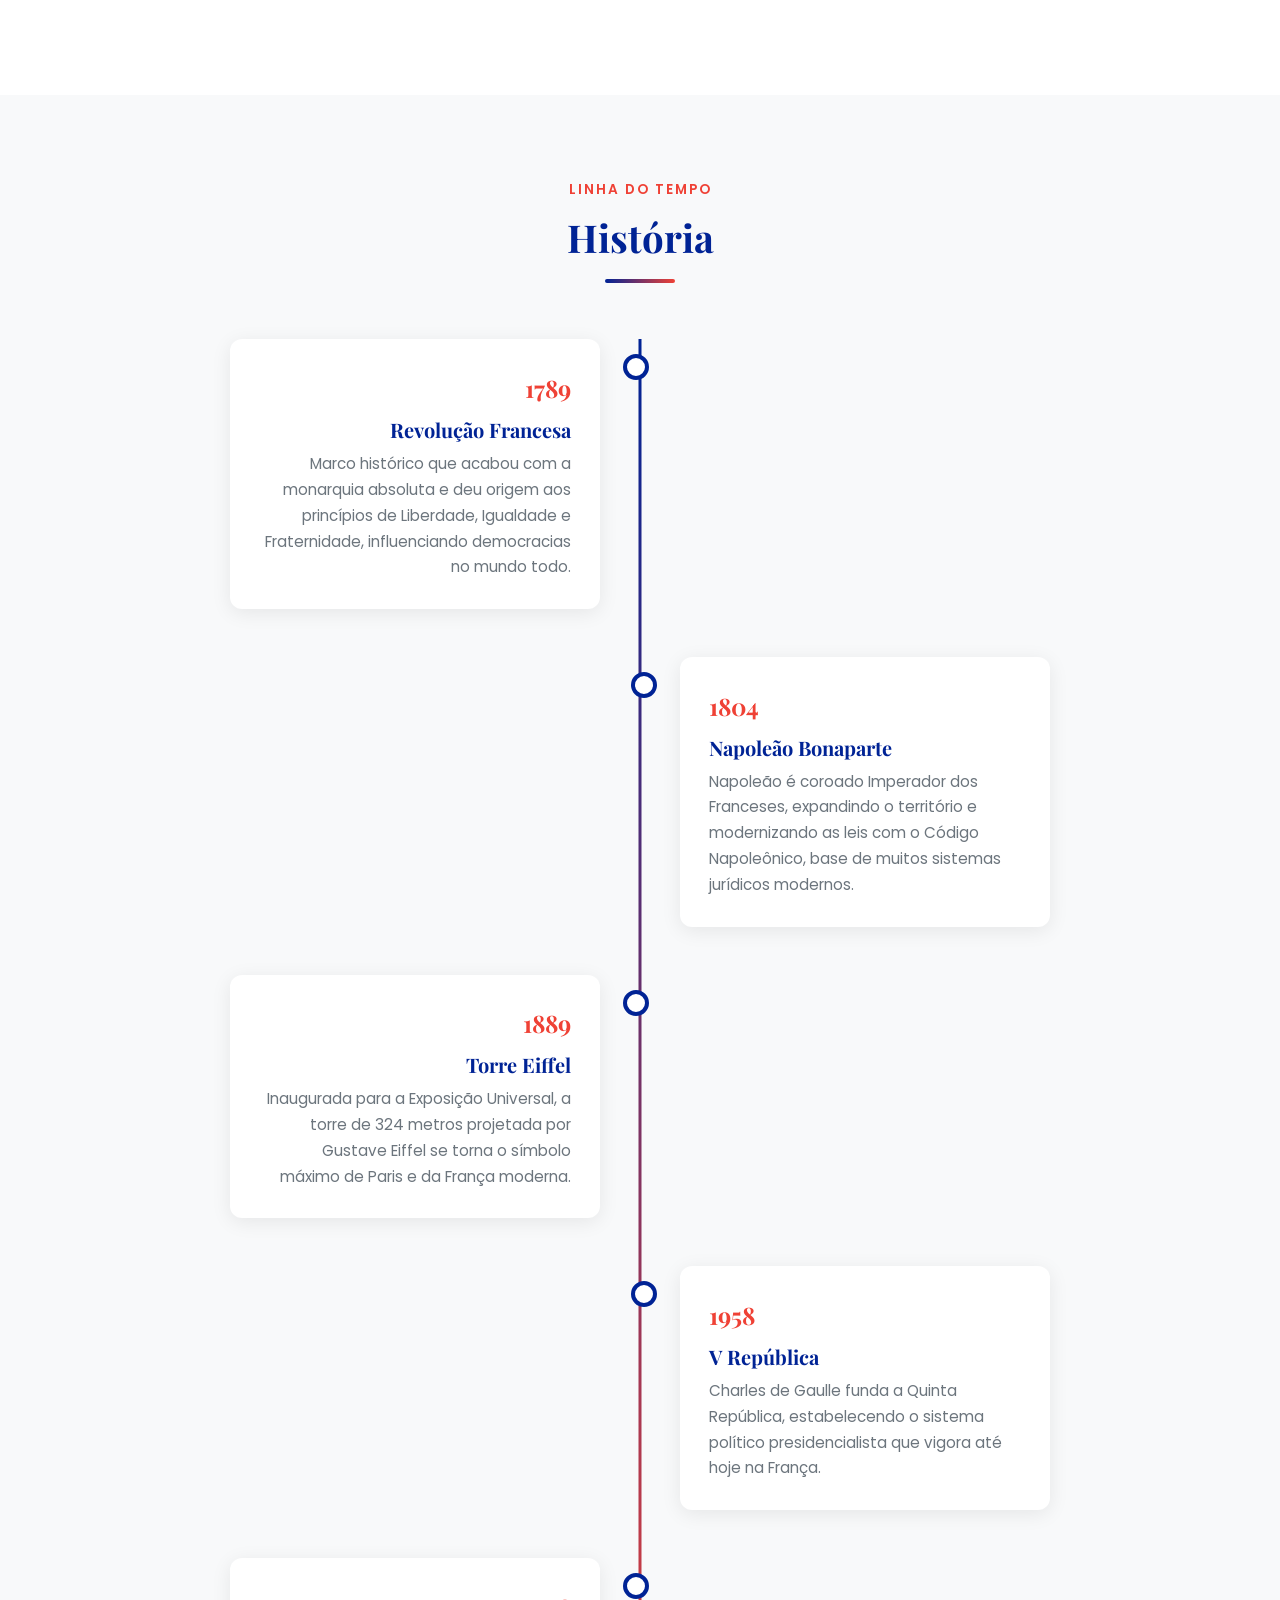
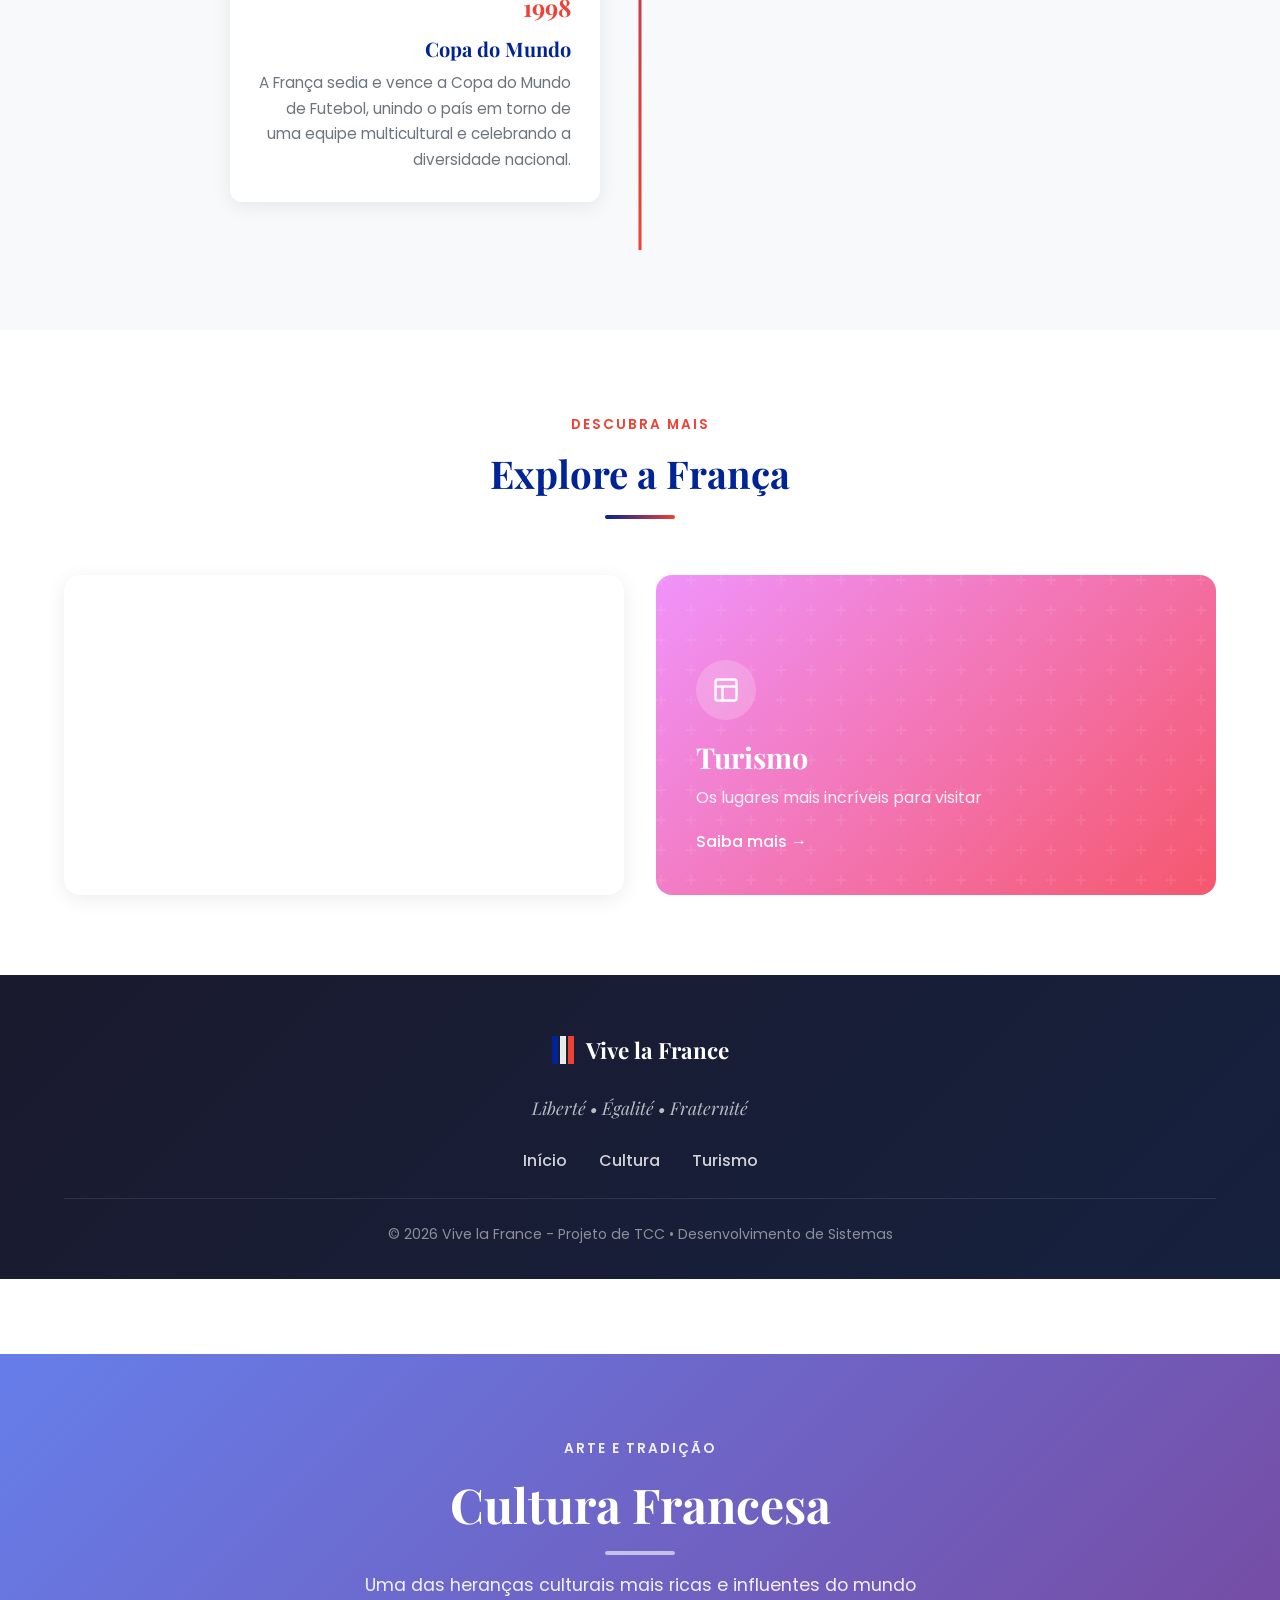
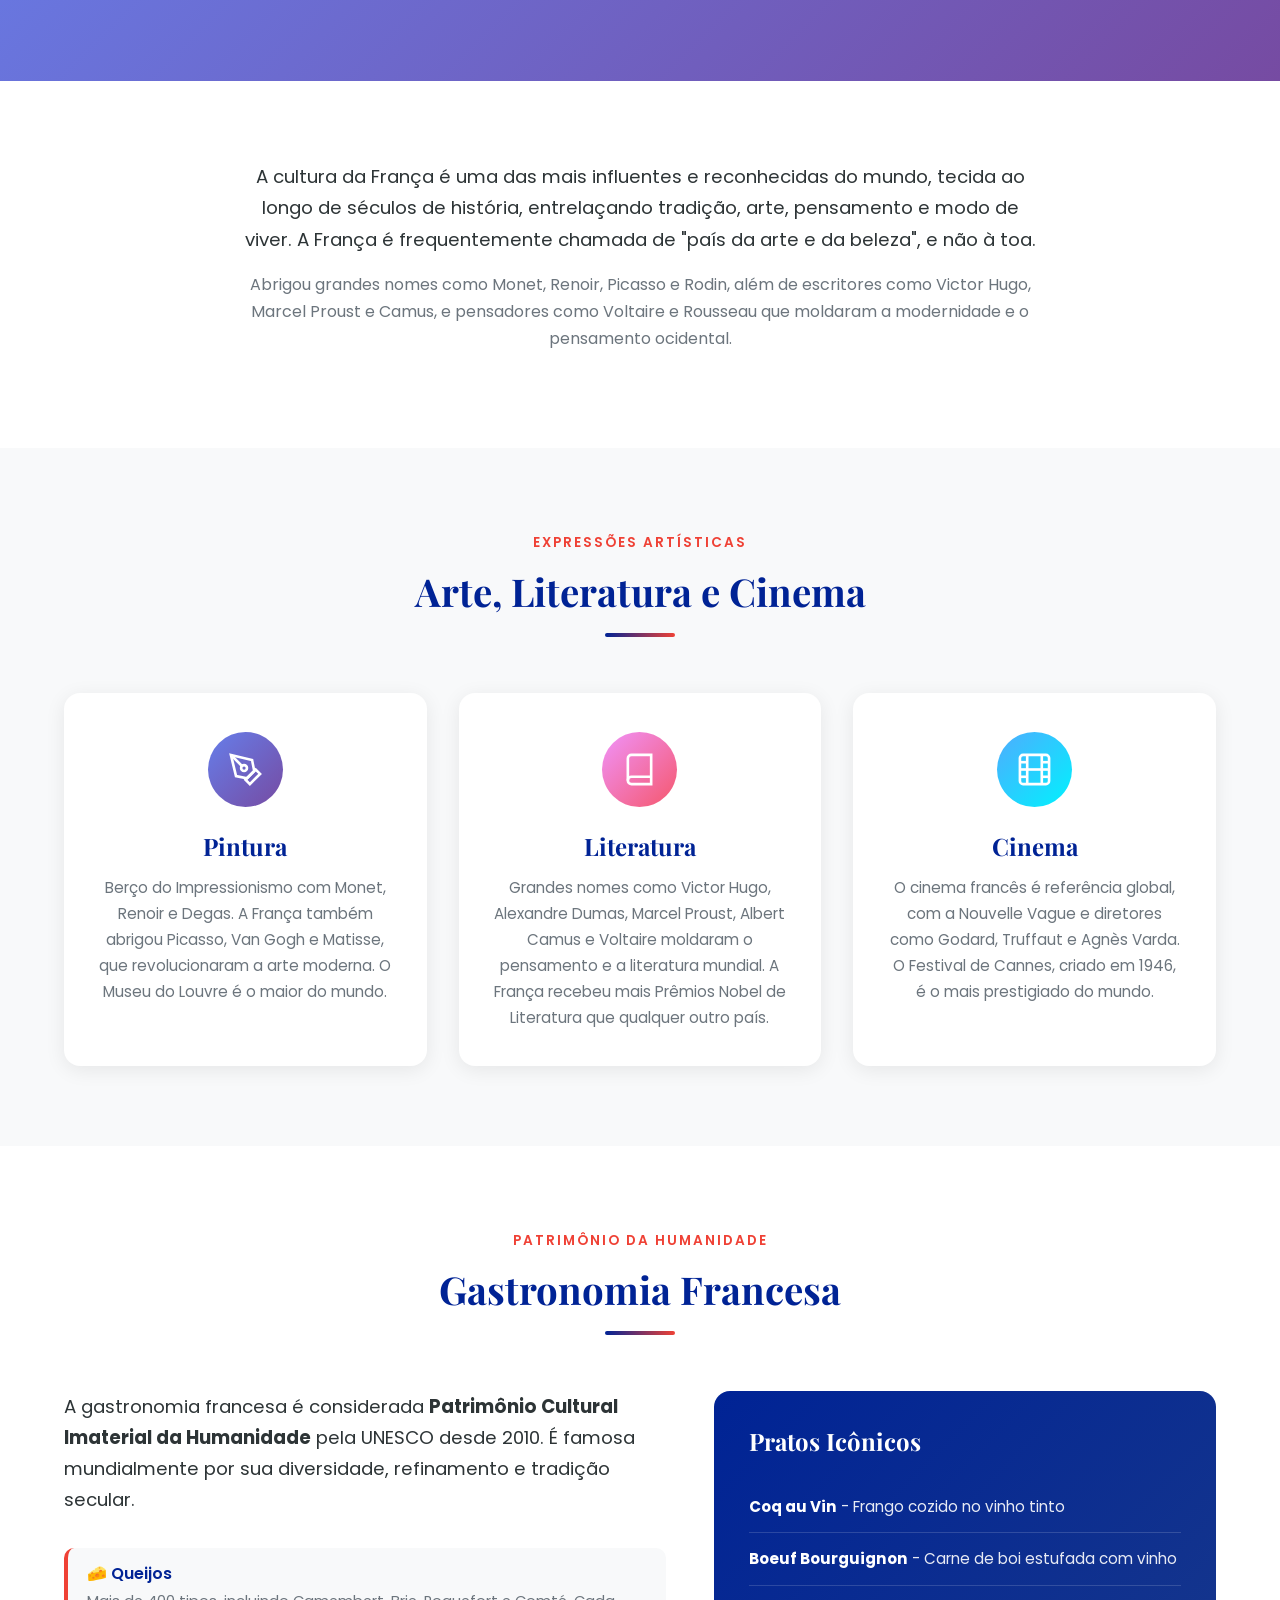
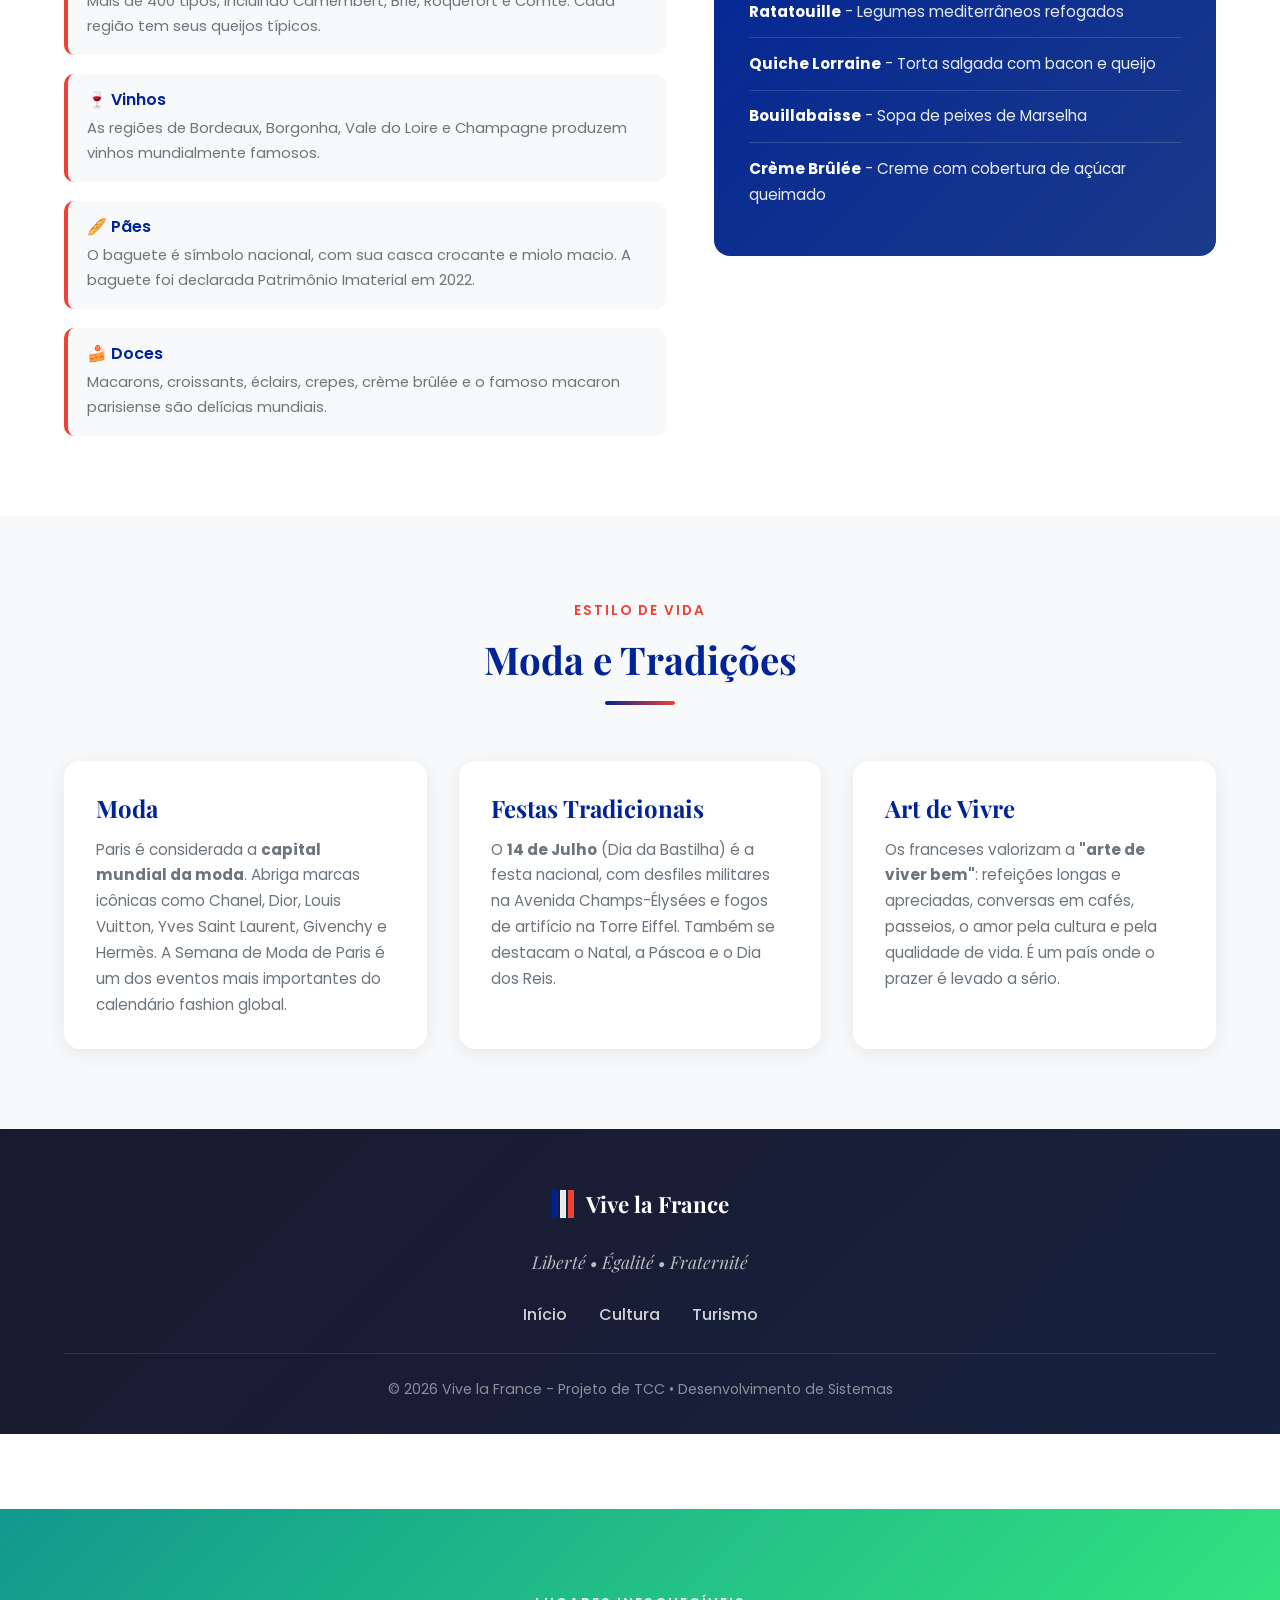
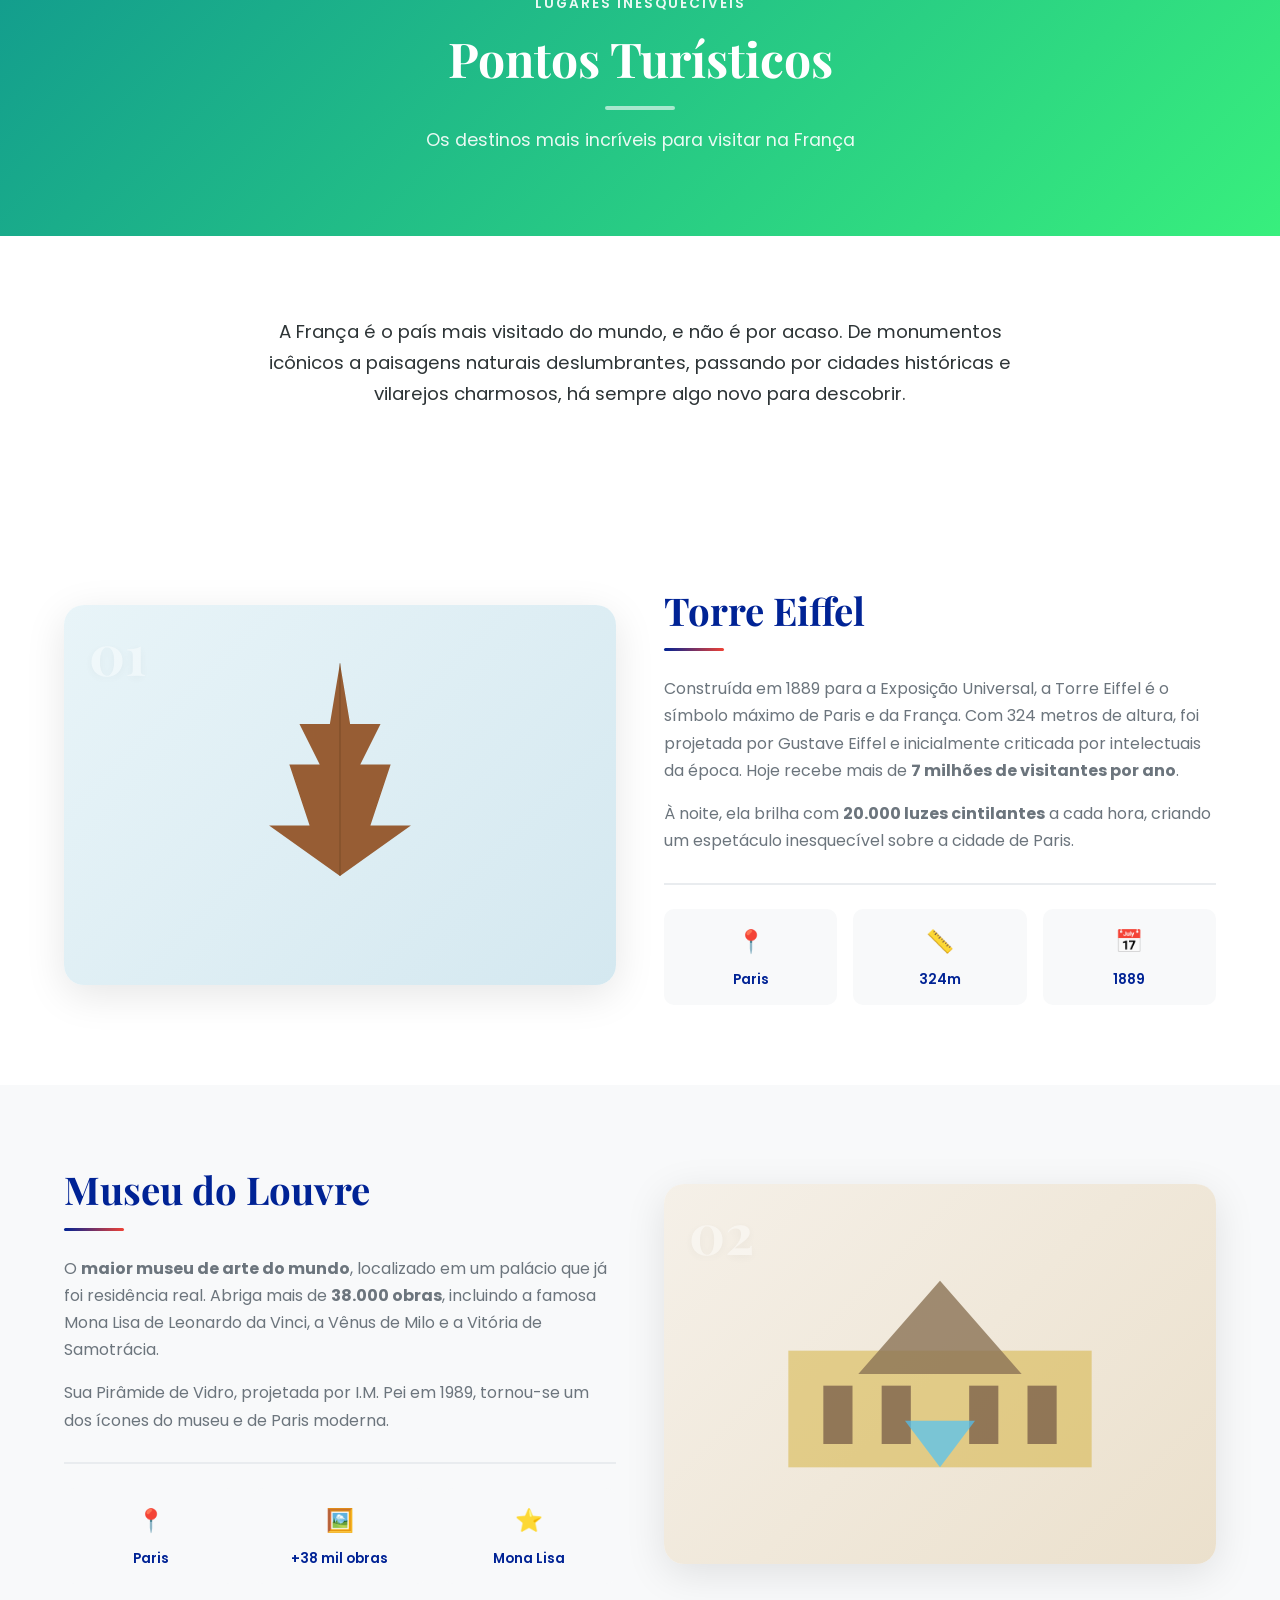
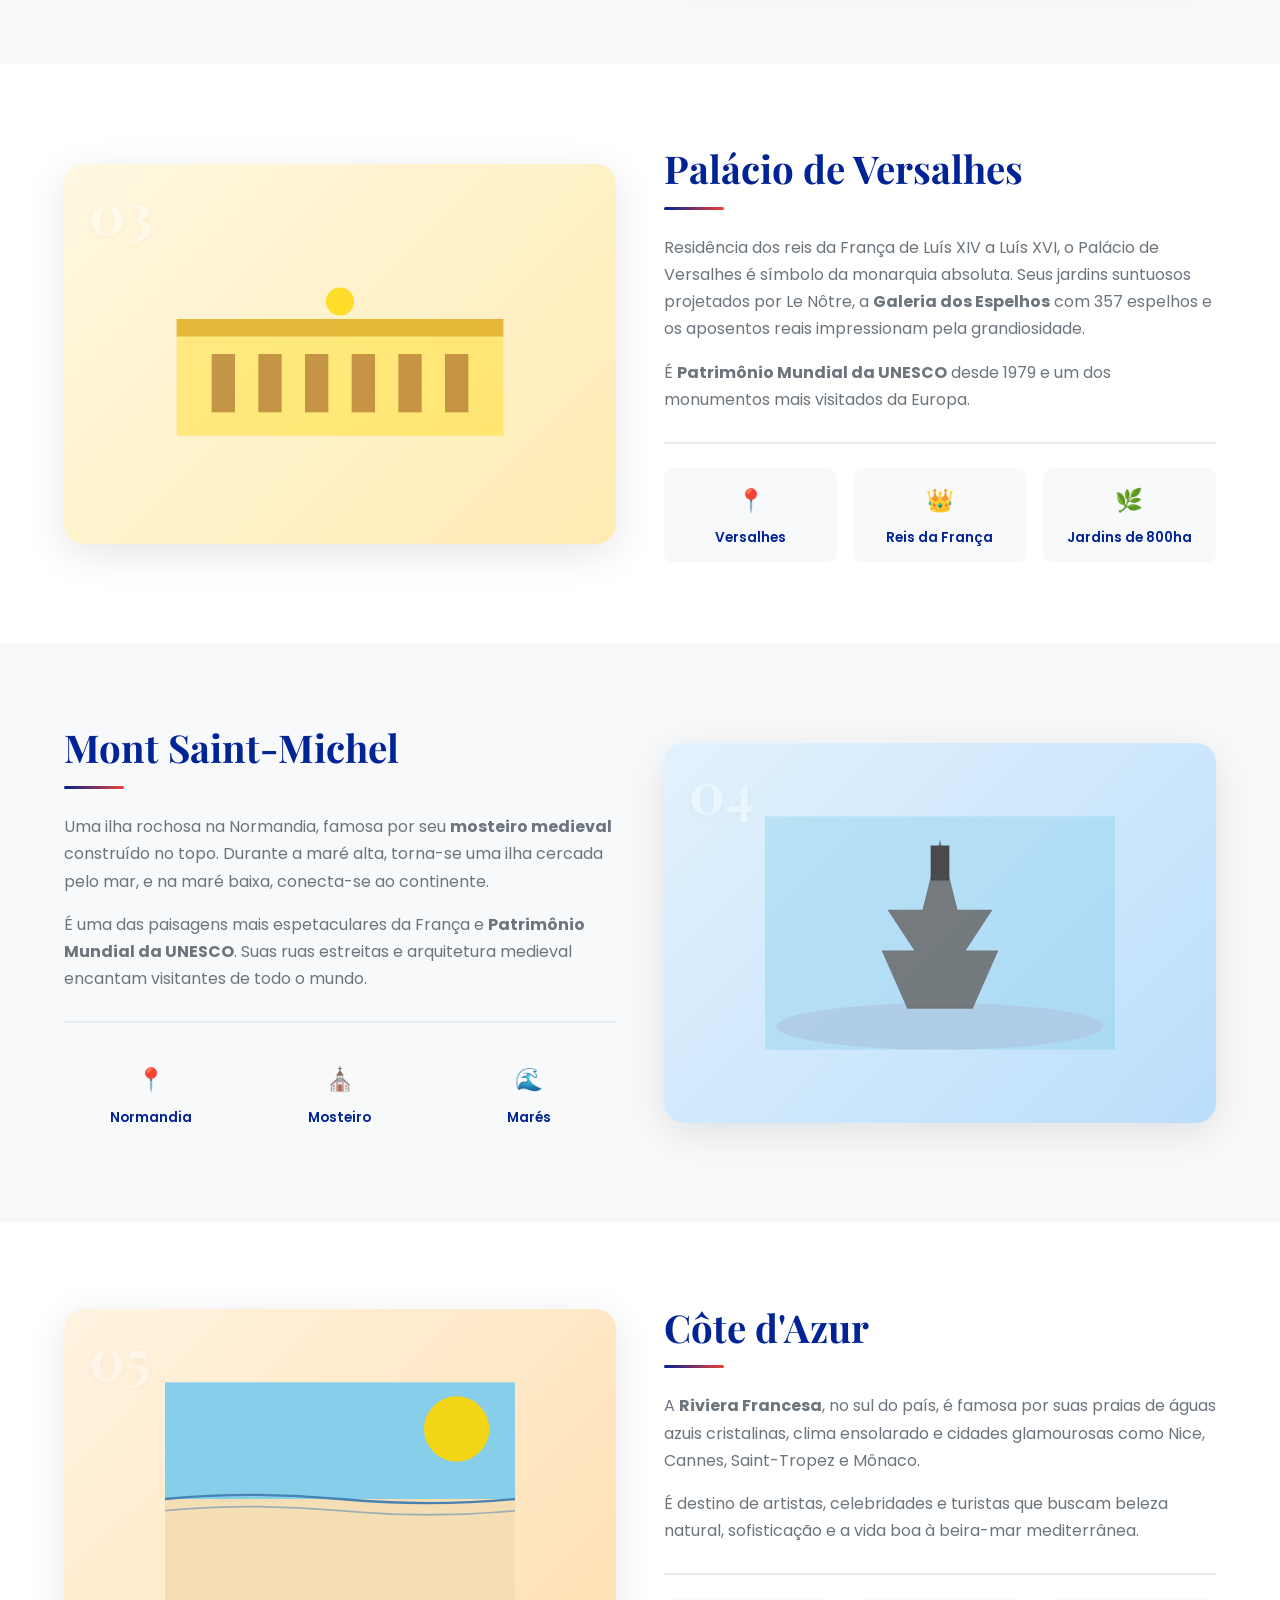
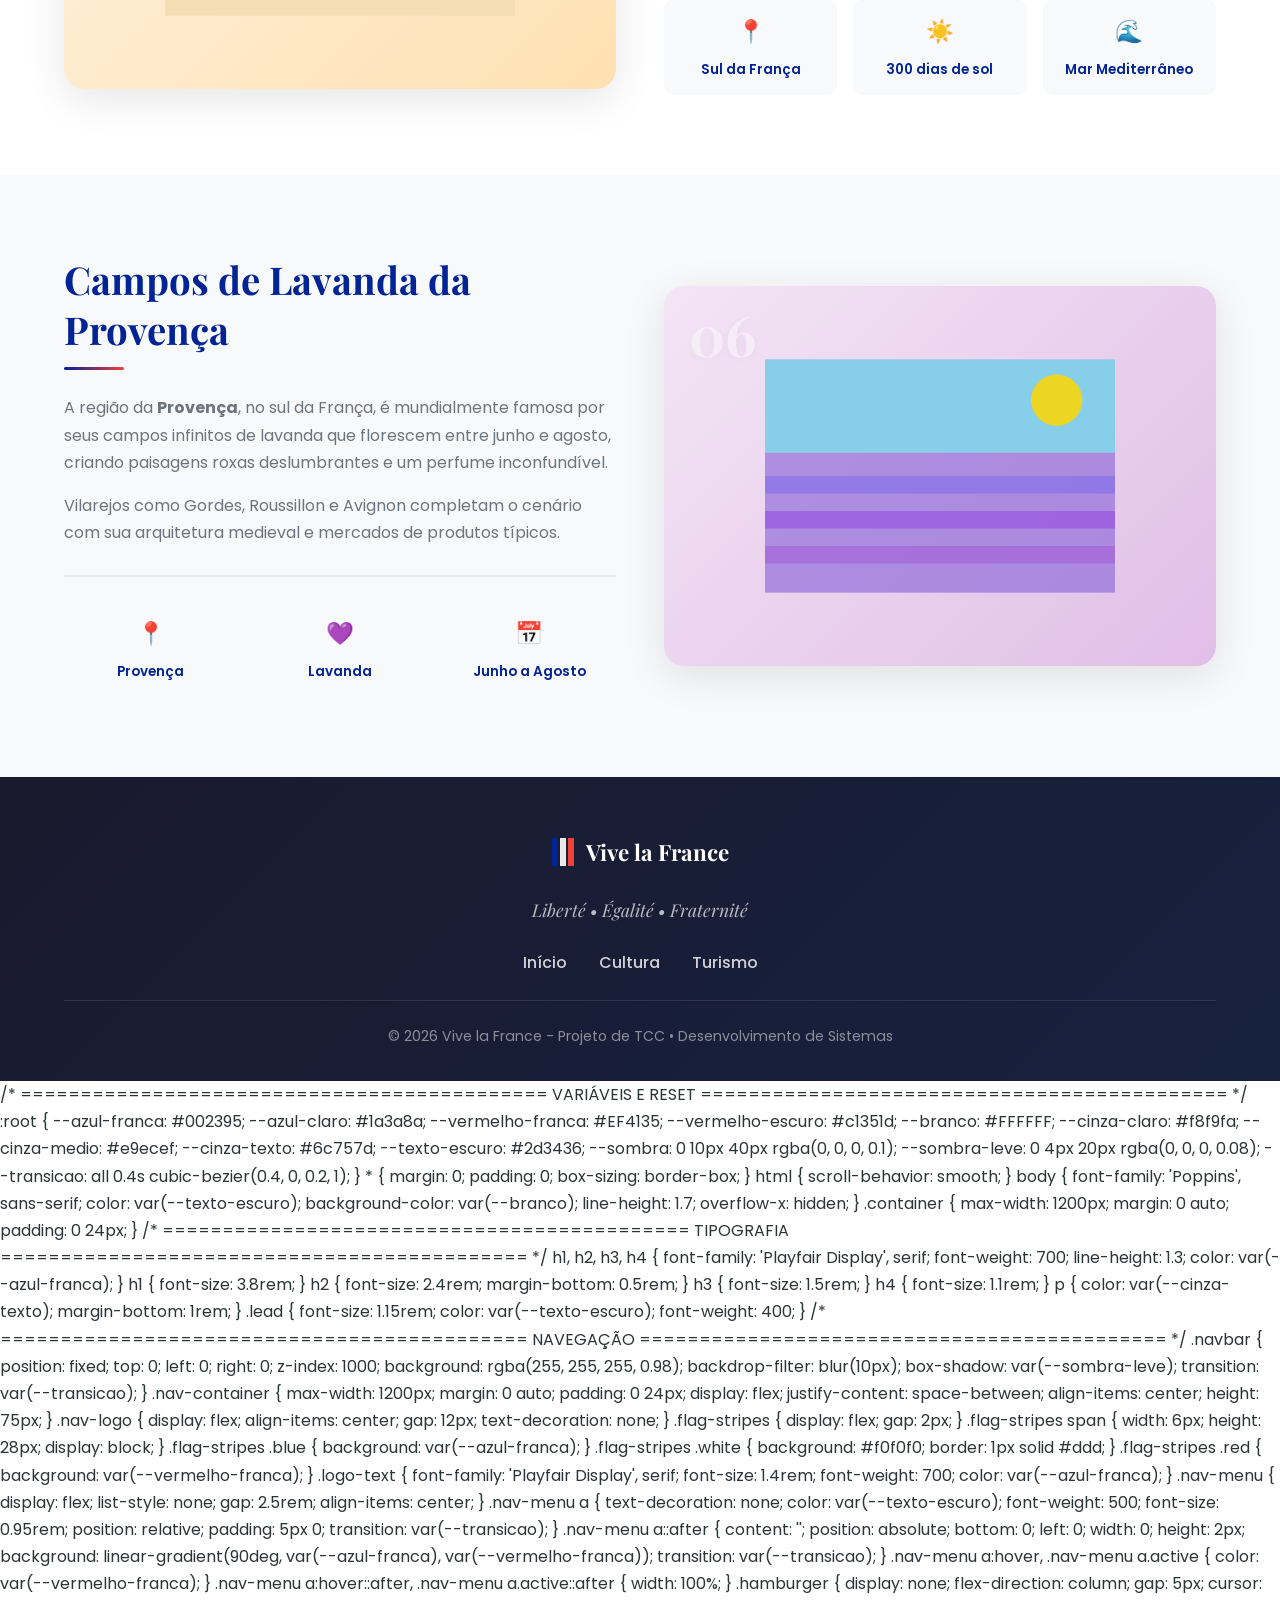
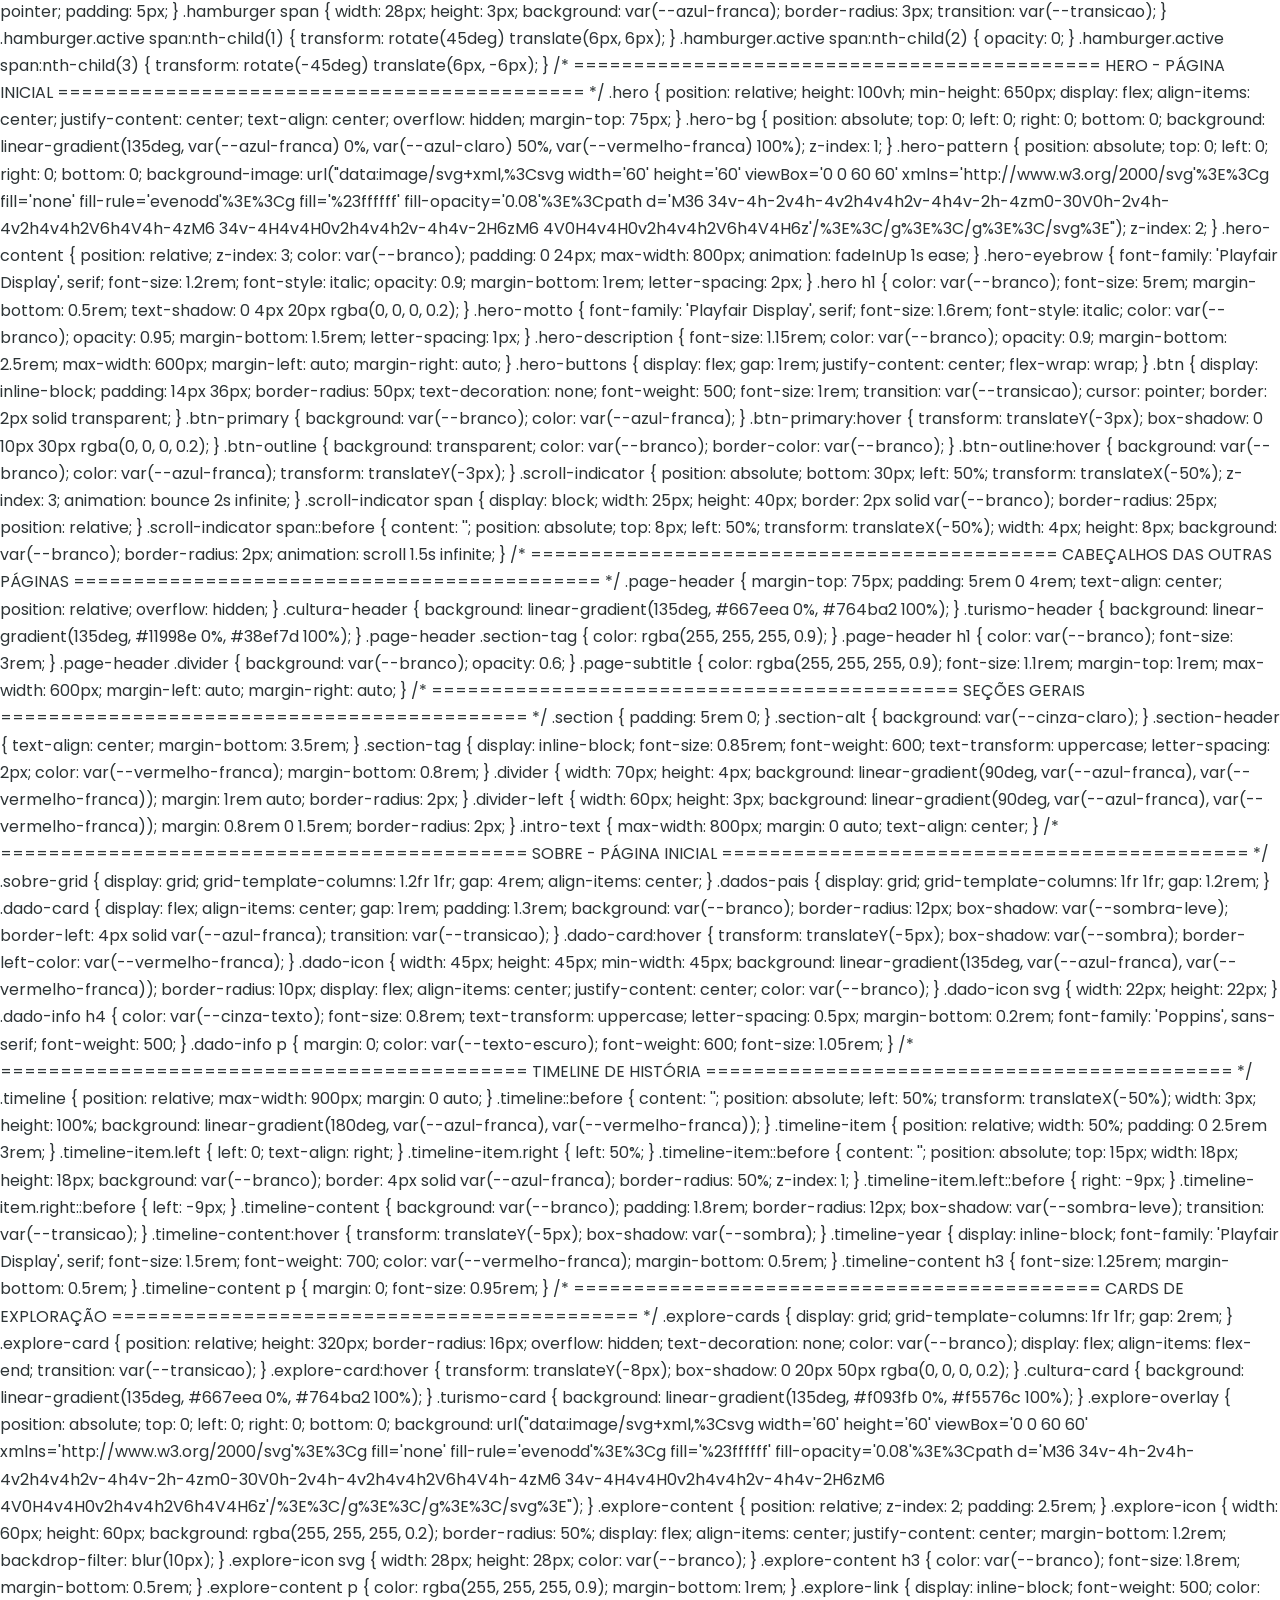
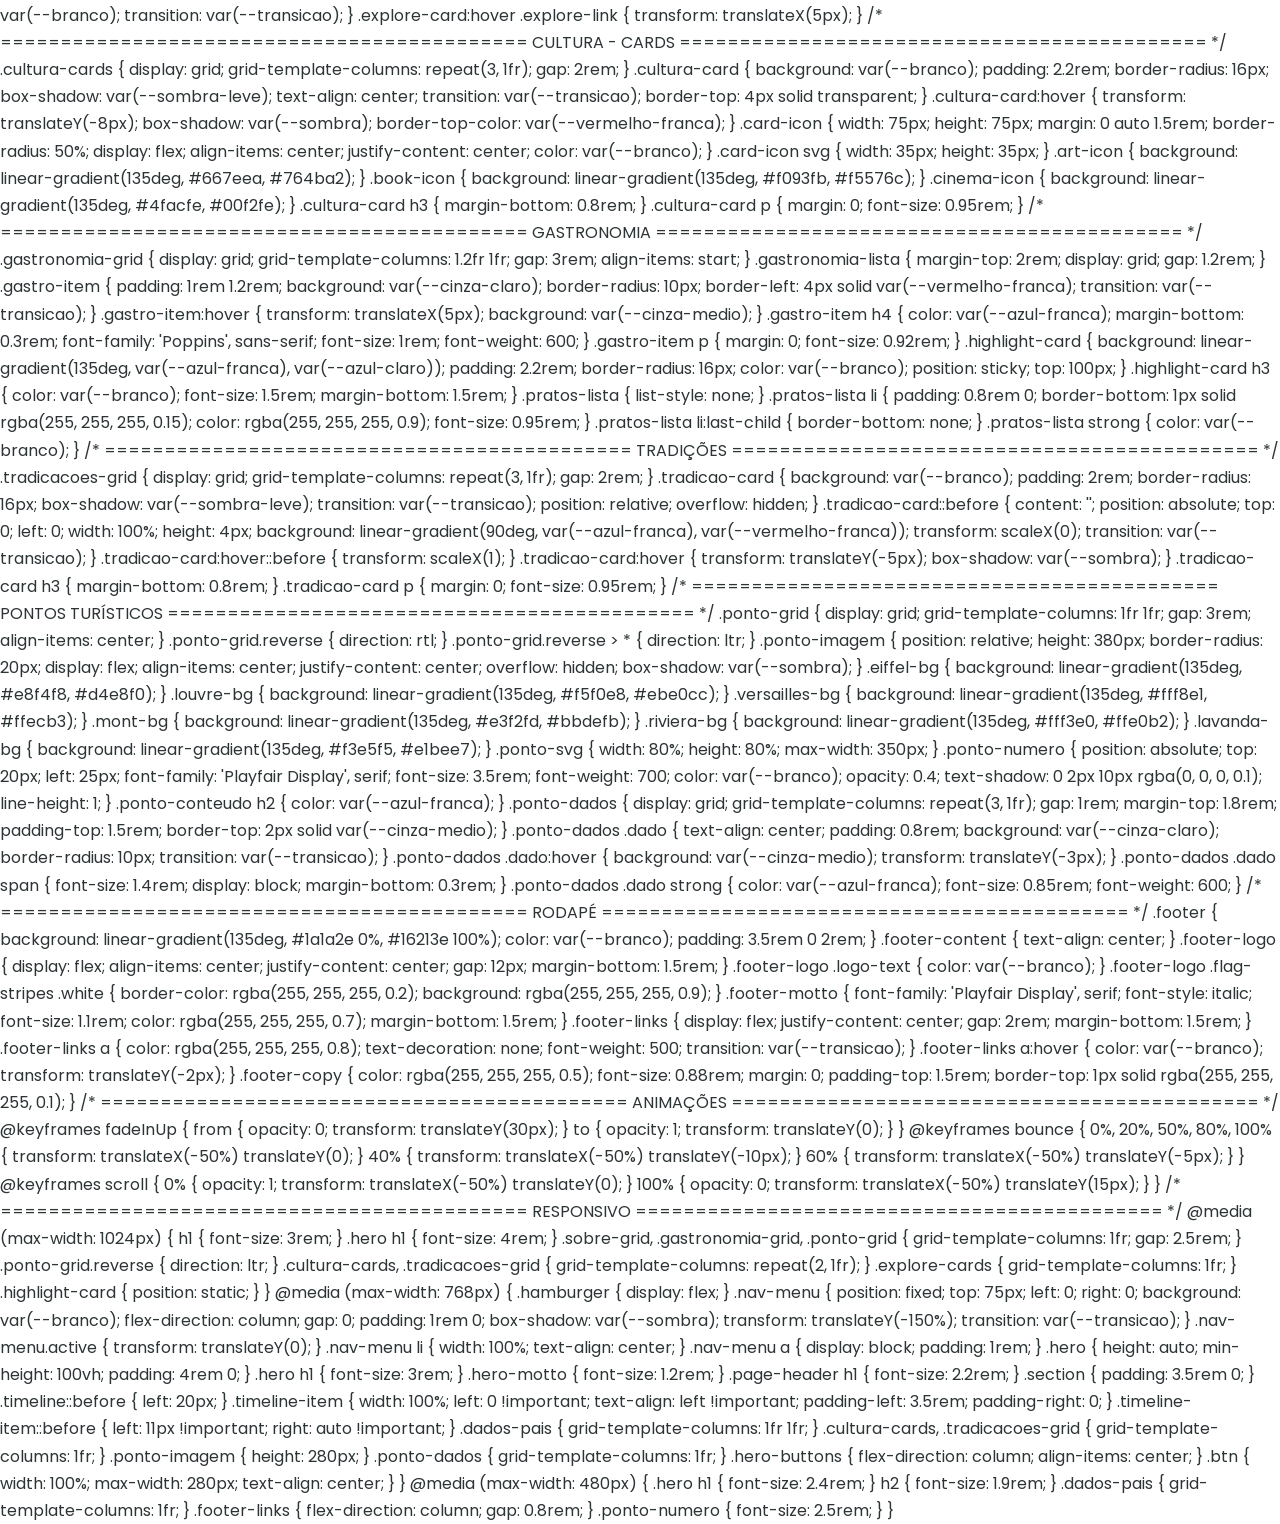
==== commit 60d21c30: "Update index.html" ====
--- a/Depressão/index.html
+++ b/Depressão/index.html
@@ -311,4 +311,1858 @@
         });
     </script>
 </body>
-</html>+</html>
+
+<!DOCTYPE html>
+<html lang="pt-BR">
+<head>
+    <meta charset="UTF-8">
+    <meta http-equiv="X-UA-Compatible" content="IE=edge">
+    <meta name="viewport" content="width=device-width, initial-scale=1.0">
+    <title>Cultura Francesa - Vive la France</title>
+    <link rel="stylesheet" href="index.css">
+    <link href="https://fonts.googleapis.com/css2?family=Playfair+Display:wght@400;600;700&family=Poppins:wght@300;400;500;600&display=swap" rel="stylesheet">
+</head>
+<body>
+    <!-- Navegação -->
+    <nav class="navbar">
+        <div class="nav-container">
+            <div class="nav-logo">
+                <div class="flag-stripes">
+                    <span class="blue"></span>
+                    <span class="white"></span>
+                    <span class="red"></span>
+                </div>
+                <span class="logo-text">Vive la France</span>
+            </div>
+            <ul class="nav-menu">
+                <li><a href="index.html">Início</a></li>
+                <li><a href="cultura.html" class="active">Cultura</a></li>
+                <li><a href="turismo.html">Turismo</a></li>
+            </ul>
+            <div class="hamburger">
+                <span></span>
+                <span></span>
+                <span></span>
+            </div>
+        </div>
+    </nav>
+
+    <!-- Cabeçalho da página -->
+    <header class="page-header cultura-header">
+        <div class="container">
+            <span class="section-tag">Arte e Tradição</span>
+            <h1>Cultura Francesa</h1>
+            <div class="divider"></div>
+            <p class="page-subtitle">Uma das heranças culturais mais ricas e influentes do mundo</p>
+        </div>
+    </header>
+
+    <!-- Introdução -->
+    <section class="section">
+        <div class="container">
+            <div class="intro-text">
+                <p class="lead">
+                    A cultura da França é uma das mais influentes e reconhecidas do mundo, tecida ao longo 
+                    de séculos de história, entrelaçando tradição, arte, pensamento e modo de viver. 
+                    A França é frequentemente chamada de "país da arte e da beleza", e não à toa.
+                </p>
+                <p>
+                    Abrigou grandes nomes como Monet, Renoir, Picasso e Rodin, além de escritores como 
+                    Victor Hugo, Marcel Proust e Camus, e pensadores como Voltaire e Rousseau que moldaram 
+                    a modernidade e o pensamento ocidental.
+                </p>
+            </div>
+        </div>
+    </section>
+
+    <!-- Arte e Literatura -->
+    <section class="section section-alt">
+        <div class="container">
+            <div class="section-header">
+                <span class="section-tag">Expressões Artísticas</span>
+                <h2>Arte, Literatura e Cinema</h2>
+                <div class="divider"></div>
+            </div>
+            
+            <div class="cultura-cards">
+                <div class="cultura-card">
+                    <div class="card-icon art-icon">
+                        <svg viewBox="0 0 24 24" fill="none" stroke="currentColor" stroke-width="1.8">
+                            <path d="M12 19l7-7 3 3-7 7-3-3z"/>
+                            <path d="M18 13l-1.5-7.5L2 2l3.5 14.5L13 18l5-5z"/>
+                            <path d="M2 2l7.586 7.586"/>
+                            <circle cx="11" cy="11" r="2"/>
+                        </svg>
+                    </div>
+                    <h3>Pintura</h3>
+                    <p>Berço do Impressionismo com Monet, Renoir e Degas. A França também abrigou Picasso, 
+                    Van Gogh e Matisse, que revolucionaram a arte moderna. O Museu do Louvre é o maior 
+                    do mundo.</p>
+                </div>
+                
+                <div class="cultura-card">
+                    <div class="card-icon book-icon">
+                        <svg viewBox="0 0 24 24" fill="none" stroke="currentColor" stroke-width="1.8">
+                            <path d="M4 19.5A2.5 2.5 0 0 1 6.5 17H20"/>
+                            <path d="M6.5 2H20v20H6.5A2.5 2.5 0 0 1 4 19.5v-15A2.5 2.5 0 0 1 6.5 2z"/>
+                        </svg>
+                    </div>
+                    <h3>Literatura</h3>
+                    <p>Grandes nomes como Victor Hugo, Alexandre Dumas, Marcel Proust, Albert Camus e 
+                    Voltaire moldaram o pensamento e a literatura mundial. A França recebeu mais 
+                    Prêmios Nobel de Literatura que qualquer outro país.</p>
+                </div>
+                
+                <div class="cultura-card">
+                    <div class="card-icon cinema-icon">
+                        <svg viewBox="0 0 24 24" fill="none" stroke="currentColor" stroke-width="1.8">
+                            <rect x="2" y="2" width="20" height="20" rx="2.18" ry="2.18"/>
+                            <line x1="7" y1="2" x2="7" y2="22"/>
+                            <line x1="17" y1="2" x2="17" y2="22"/>
+                            <line x1="2" y1="12" x2="22" y2="12"/>
+                            <line x1="2" y1="7" x2="7" y2="7"/>
+                            <line x1="2" y1="17" x2="7" y2="17"/>
+                            <line x1="17" y1="17" x2="22" y2="17"/>
+                            <line x1="17" y1="7" x2="22" y2="7"/>
+                        </svg>
+                    </div>
+                    <h3>Cinema</h3>
+                    <p>O cinema francês é referência global, com a Nouvelle Vague e diretores como Godard, 
+                    Truffaut e Agnès Varda. O Festival de Cannes, criado em 1946, é o mais prestigiado 
+                    do mundo.</p>
+                </div>
+            </div>
+        </div>
+    </section>
+
+    <!-- Gastronomia -->
+    <section class="section gastronomia">
+        <div class="container">
+            <div class="section-header">
+                <span class="section-tag">Patrimônio da Humanidade</span>
+                <h2>Gastronomia Francesa</h2>
+                <div class="divider"></div>
+            </div>
+            
+            <div class="gastronomia-grid">
+                <div class="gastronomia-text">
+                    <p class="lead">
+                        A gastronomia francesa é considerada <strong>Patrimônio Cultural Imaterial da Humanidade</strong> 
+                        pela UNESCO desde 2010. É famosa mundialmente por sua diversidade, refinamento e 
+                        tradição secular.
+                    </p>
+                    
+                    <div class="gastronomia-lista">
+                        <div class="gastro-item">
+                            <h4>🧀 Queijos</h4>
+                            <p>Mais de 400 tipos, incluindo Camembert, Brie, Roquefort e Comté. Cada região tem seus queijos típicos.</p>
+                        </div>
+                        <div class="gastro-item">
+                            <h4>🍷 Vinhos</h4>
+                            <p>As regiões de Bordeaux, Borgonha, Vale do Loire e Champagne produzem vinhos mundialmente famosos.</p>
+                        </div>
+                        <div class="gastro-item">
+                            <h4>🥖 Pães</h4>
+                            <p>O baguete é símbolo nacional, com sua casca crocante e miolo macio. A baguete foi declarada Patrimônio Imaterial em 2022.</p>
+                        </div>
+                        <div class="gastro-item">
+                            <h4>🍰 Doces</h4>
+                            <p>Macarons, croissants, éclairs, crepes, crème brûlée e o famoso macaron parisiense são delícias mundiais.</p>
+                        </div>
+                    </div>
+                </div>
+                
+                <div class="gastronomia-highlight">
+                    <div class="highlight-card">
+                        <h3>Pratos Icônicos</h3>
+                        <ul class="pratos-lista">
+                            <li><strong>Coq au Vin</strong> - Frango cozido no vinho tinto</li>
+                            <li><strong>Boeuf Bourguignon</strong> - Carne de boi estufada com vinho</li>
+                            <li><strong>Ratatouille</strong> - Legumes mediterrâneos refogados</li>
+                            <li><strong>Quiche Lorraine</strong> - Torta salgada com bacon e queijo</li>
+                            <li><strong>Bouillabaisse</strong> - Sopa de peixes de Marselha</li>
+                            <li><strong>Crème Brûlée</strong> - Creme com cobertura de açúcar queimado</li>
+                        </ul>
+                    </div>
+                </div>
+            </div>
+        </div>
+    </section>
+
+    <!-- Moda e Tradições -->
+    <section class="section section-alt">
+        <div class="container">
+            <div class="section-header">
+                <span class="section-tag">Estilo de Vida</span>
+                <h2>Moda e Tradições</h2>
+                <div class="divider"></div>
+            </div>
+            
+            <div class="tradicacoes-grid">
+                <div class="tradicao-card">
+                    <h3>Moda</h3>
+                    <p>Paris é considerada a <strong>capital mundial da moda</strong>. Abriga marcas icônicas como 
+                    Chanel, Dior, Louis Vuitton, Yves Saint Laurent, Givenchy e Hermès. A Semana de Moda 
+                    de Paris é um dos eventos mais importantes do calendário fashion global.</p>
+                </div>
+                
+                <div class="tradicao-card">
+                    <h3>Festas Tradicionais</h3>
+                    <p>O <strong>14 de Julho</strong> (Dia da Bastilha) é a festa nacional, com desfiles militares 
+                    na Avenida Champs-Élysées e fogos de artifício na Torre Eiffel. Também se destacam o 
+                    Natal, a Páscoa e o Dia dos Reis.</p>
+                </div>
+                
+                <div class="tradicao-card">
+                    <h3>Art de Vivre</h3>
+                    <p>Os franceses valorizam a <strong>"arte de viver bem"</strong>: refeições longas e apreciadas, 
+                    conversas em cafés, passeios, o amor pela cultura e pela qualidade de vida. 
+                    É um país onde o prazer é levado a sério.</p>
+                </div>
+            </div>
+        </div>
+    </section>
+
+    <!-- Rodapé -->
+    <footer class="footer">
+        <div class="container">
+            <div class="footer-content">
+                <div class="footer-logo">
+                    <div class="flag-stripes">
+                        <span class="blue"></span>
+                        <span class="white"></span>
+                        <span class="red"></span>
+                    </div>
+                    <span class="logo-text">Vive la France</span>
+                </div>
+                <p class="footer-motto">Liberté • Égalité • Fraternité</p>
+                <div class="footer-links">
+                    <a href="index.html">Início</a>
+                    <a href="cultura.html">Cultura</a>
+                    <a href="turismo.html">Turismo</a>
+                </div>
+                <p class="footer-copy">&copy; 2026 Vive la France - Projeto de TCC • Desenvolvimento de Sistemas</p>
+            </div>
+        </div>
+    </footer>
+
+    <script>
+        const hamburger = document.querySelector('.hamburger');
+        const navMenu = document.querySelector('.nav-menu');
+        
+        hamburger.addEventListener('click', () => {
+            hamburger.classList.toggle('active');
+            navMenu.classList.toggle('active');
+        });
+
+        document.querySelectorAll('.nav-menu a').forEach(link => {
+            link.addEventListener('click', () => {
+                hamburger.classList.remove('active');
+                navMenu.classList.remove('active');
+            });
+        });
+
+        const observerOptions = { threshold: 0.1, rootMargin: '0px 0px -50px 0px' };
+        const observer = new IntersectionObserver((entries) => {
+            entries.forEach(entry => {
+                if (entry.isIntersecting) {
+                    entry.target.style.opacity = '1';
+                    entry.target.style.transform = 'translateY(0)';
+                }
+            });
+        }, observerOptions);
+
+        document.querySelectorAll('.section').forEach(section => {
+            section.style.opacity = '0';
+            section.style.transform = 'translateY(30px)';
+            section.style.transition = 'opacity 0.8s ease, transform 0.8s ease';
+            observer.observe(section);
+        });
+    </script>
+</body>
+</html>
+
+<!DOCTYPE html>
+<html lang="pt-BR">
+<head>
+    <meta charset="UTF-8">
+    <meta http-equiv="X-UA-Compatible" content="IE=edge">
+    <meta name="viewport" content="width=device-width, initial-scale=1.0">
+    <title>Pontos Turísticos - Vive la France</title>
+    <link rel="stylesheet" href="index.css">
+    <link href="https://fonts.googleapis.com/css2?family=Playfair+Display:wght@400;600;700&family=Poppins:wght@300;400;500;600&display=swap" rel="stylesheet">
+</head>
+<body>
+    <!-- Navegação -->
+    <nav class="navbar">
+        <div class="nav-container">
+            <div class="nav-logo">
+                <div class="flag-stripes">
+                    <span class="blue"></span>
+                    <span class="white"></span>
+                    <span class="red"></span>
+                </div>
+                <span class="logo-text">Vive la France</span>
+            </div>
+            <ul class="nav-menu">
+                <li><a href="index.html">Início</a></li>
+                <li><a href="cultura.html">Cultura</a></li>
+                <li><a href="turismo.html" class="active">Turismo</a></li>
+            </ul>
+            <div class="hamburger">
+                <span></span>
+                <span></span>
+                <span></span>
+            </div>
+        </div>
+    </nav>
+
+    <!-- Cabeçalho da página -->
+    <header class="page-header turismo-header">
+        <div class="container">
+            <span class="section-tag">Lugares Inesquecíveis</span>
+            <h1>Pontos Turísticos</h1>
+            <div class="divider"></div>
+            <p class="page-subtitle">Os destinos mais incríveis para visitar na França</p>
+        </div>
+    </header>
+
+    <!-- Introdução -->
+    <section class="section">
+        <div class="container">
+            <div class="intro-text">
+                <p class="lead">
+                    A França é o país mais visitado do mundo, e não é por acaso. De monumentos icônicos 
+                    a paisagens naturais deslumbrantes, passando por cidades históricas e vilarejos 
+                    charmosos, há sempre algo novo para descobrir.
+                </p>
+            </div>
+        </div>
+    </section>
+
+    <!-- Ponto 1: Torre Eiffel -->
+    <section class="section ponto-turistico">
+        <div class="container">
+            <div class="ponto-grid">
+                <div class="ponto-imagem eiffel-bg">
+                    <div class="ponto-numero">01</div>
+                    <svg viewBox="0 0 200 300" class="ponto-svg">
+                        <path d="M100 20 L110 80 L140 80 L120 120 L150 120 L130 180 L170 180 L100 230 L30 180 L70 180 L50 120 L80 120 L60 80 L90 80 Z" 
+                              fill="#8B4513" opacity="0.85"/>
+                        <line x1="100" y1="20" x2="100" y2="230" stroke="#5D3A1A" stroke-width="1" opacity="0.5"/>
+                    </svg>
+                </div>
+                <div class="ponto-conteudo">
+                    <h2>Torre Eiffel</h2>
+                    <div class="divider-left"></div>
+                    <p>
+                        Construída em 1889 para a Exposição Universal, a Torre Eiffel é o símbolo máximo 
+                        de Paris e da França. Com 324 metros de altura, foi projetada por Gustave Eiffel 
+                        e inicialmente criticada por intelectuais da época. Hoje recebe mais de 
+                        <strong>7 milhões de visitantes por ano</strong>.
+                    </p>
+                    <p>
+                        À noite, ela brilha com <strong>20.000 luzes cintilantes</strong> a cada hora, 
+                        criando um espetáculo inesquecível sobre a cidade de Paris.
+                    </p>
+                    <div class="ponto-dados">
+                        <div class="dado">
+                            <span>📍</span>
+                            <strong>Paris</strong>
+                        </div>
+                        <div class="dado">
+                            <span>📏</span>
+                            <strong>324m</strong>
+                        </div>
+                        <div class="dado">
+                            <span>📅</span>
+                            <strong>1889</strong>
+                        </div>
+                    </div>
+                </div>
+            </div>
+        </div>
+    </section>
+
+    <!-- Ponto 2: Museu do Louvre -->
+    <section class="section ponto-turistico section-alt">
+        <div class="container">
+            <div class="ponto-grid reverse">
+                <div class="ponto-imagem louvre-bg">
+                    <div class="ponto-numero">02</div>
+                    <svg viewBox="0 0 300 200" class="ponto-svg">
+                        <rect x="20" y="80" width="260" height="100" fill="#D4AF37" opacity="0.5"/>
+                        <polygon points="150,20 80,100 220,100" fill="#8B7355" opacity="0.8"/>
+                        <rect x="50" y="110" width="25" height="50" fill="#5D4037" opacity="0.6"/>
+                        <rect x="100" y="110" width="25" height="50" fill="#5D4037" opacity="0.6"/>
+                        <rect x="175" y="110" width="25" height="50" fill="#5D4037" opacity="0.6"/>
+                        <rect x="225" y="110" width="25" height="50" fill="#5D4037" opacity="0.6"/>
+                        <polygon points="150,180 120,140 180,140" fill="#4FC3F7" opacity="0.7"/>
+                    </svg>
+                </div>
+                <div class="ponto-conteudo">
+                    <h2>Museu do Louvre</h2>
+                    <div class="divider-left"></div>
+                    <p>
+                        O <strong>maior museu de arte do mundo</strong>, localizado em um palácio que já foi 
+                        residência real. Abriga mais de <strong>38.000 obras</strong>, incluindo a famosa 
+                        Mona Lisa de Leonardo da Vinci, a Vênus de Milo e a Vitória de Samotrácia.
+                    </p>
+                    <p>
+                        Sua Pirâmide de Vidro, projetada por I.M. Pei em 1989, tornou-se um dos ícones 
+                        do museu e de Paris moderna.
+                    </p>
+                    <div class="ponto-dados">
+                        <div class="dado">
+                            <span>📍</span>
+                            <strong>Paris</strong>
+                        </div>
+                        <div class="dado">
+                            <span>🖼️</span>
+                            <strong>+38 mil obras</strong>
+                        </div>
+                        <div class="dado">
+                            <span>⭐</span>
+                            <strong>Mona Lisa</strong>
+                        </div>
+                    </div>
+                </div>
+            </div>
+        </div>
+    </section>
+
+    <!-- Ponto 3: Palácio de Versalhes -->
+    <section class="section ponto-turistico">
+        <div class="container">
+            <div class="ponto-grid">
+                <div class="ponto-imagem versailles-bg">
+                    <div class="ponto-numero">03</div>
+                    <svg viewBox="0 0 300 200" class="ponto-svg">
+                        <rect x="10" y="70" width="280" height="100" fill="#FFD700" opacity="0.4"/>
+                        <rect x="10" y="70" width="280" height="15" fill="#DAA520" opacity="0.7"/>
+                        <rect x="40" y="100" width="20" height="50" fill="#8B4513" opacity="0.5"/>
+                        <rect x="80" y="100" width="20" height="50" fill="#8B4513" opacity="0.5"/>
+                        <rect x="120" y="100" width="20" height="50" fill="#8B4513" opacity="0.5"/>
+                        <rect x="160" y="100" width="20" height="50" fill="#8B4513" opacity="0.5"/>
+                        <rect x="200" y="100" width="20" height="50" fill="#8B4513" opacity="0.5"/>
+                        <rect x="240" y="100" width="20" height="50" fill="#8B4513" opacity="0.5"/>
+                        <circle cx="150" cy="55" r="12" fill="#FFD700" opacity="0.8"/>
+                    </svg>
+                </div>
+                <div class="ponto-conteudo">
+                    <h2>Palácio de Versalhes</h2>
+                    <div class="divider-left"></div>
+                    <p>
+                        Residência dos reis da França de Luís XIV a Luís XVI, o Palácio de Versalhes é 
+                        símbolo da monarquia absoluta. Seus jardins suntuosos projetados por Le Nôtre, 
+                        a <strong>Galeria dos Espelhos</strong> com 357 espelhos e os aposentos reais 
+                        impressionam pela grandiosidade.
+                    </p>
+                    <p>
+                        É <strong>Patrimônio Mundial da UNESCO</strong> desde 1979 e um dos monumentos 
+                        mais visitados da Europa.
+                    </p>
+                    <div class="ponto-dados">
+                        <div class="dado">
+                            <span>📍</span>
+                            <strong>Versalhes</strong>
+                        </div>
+                        <div class="dado">
+                            <span>👑</span>
+                            <strong>Reis da França</strong>
+                        </div>
+                        <div class="dado">
+                            <span>🌿</span>
+                            <strong>Jardins de 800ha</strong>
+                        </div>
+                    </div>
+                </div>
+            </div>
+        </div>
+    </section>
+
+    <!-- Ponto 4: Mont Saint-Michel -->
+    <section class="section ponto-turistico section-alt">
+        <div class="container">
+            <div class="ponto-grid reverse">
+                <div class="ponto-imagem mont-bg">
+                    <div class="ponto-numero">04</div>
+                    <svg viewBox="0 0 300 200" class="ponto-svg">
+                        <rect width="300" height="200" fill="#87CEEB" opacity="0.4"/>
+                        <ellipse cx="150" cy="180" rx="140" ry="20" fill="#B0C4DE" opacity="0.6"/>
+                        <path d="M150 20 L165 80 L195 80 L172 115 L200 115 L178 165 L122 165 L100 115 L128 115 L105 80 L135 80 Z" 
+                              fill="#696969" opacity="0.85"/>
+                        <rect x="142" y="25" width="16" height="30" fill="#4a4a4a"/>
+                    </svg>
+                </div>
+                <div class="ponto-conteudo">
+                    <h2>Mont Saint-Michel</h2>
+                    <div class="divider-left"></div>
+                    <p>
+                        Uma ilha rochosa na Normandia, famosa por seu <strong>mosteiro medieval</strong> 
+                        construído no topo. Durante a maré alta, torna-se uma ilha cercada pelo mar, 
+                        e na maré baixa, conecta-se ao continente.
+                    </p>
+                    <p>
+                        É uma das paisagens mais espetaculares da França e <strong>Patrimônio Mundial 
+                        da UNESCO</strong>. Suas ruas estreitas e arquitetura medieval encantam visitantes 
+                        de todo o mundo.
+                    </p>
+                    <div class="ponto-dados">
+                        <div class="dado">
+                            <span>📍</span>
+                            <strong>Normandia</strong>
+                        </div>
+                        <div class="dado">
+                            <span>⛪</span>
+                            <strong>Mosteiro</strong>
+                        </div>
+                        <div class="dado">
+                            <span>🌊</span>
+                            <strong>Marés</strong>
+                        </div>
+                    </div>
+                </div>
+            </div>
+        </div>
+    </section>
+
+    <!-- Ponto 5: Côte d'Azur -->
+    <section class="section ponto-turistico">
+        <div class="container">
+            <div class="ponto-grid">
+                <div class="ponto-imagem riviera-bg">
+                    <div class="ponto-numero">05</div>
+                    <svg viewBox="0 0 300 200" class="ponto-svg">
+                        <rect width="300" height="100" fill="#87CEEB"/>
+                        <rect width="300" height="100" y="100" fill="#F5DEB3"/>
+                        <circle cx="250" cy="40" r="28" fill="#FFD700" opacity="0.9"/>
+                        <path d="M0 100 Q75 93 150 100 T300 100" fill="none" stroke="#4682B4" stroke-width="2"/>
+                        <path d="M0 110 Q75 103 150 110 T300 110" fill="none" stroke="#4682B4" stroke-width="1.5" opacity="0.5"/>
+                    </svg>
+                </div>
+                <div class="ponto-conteudo">
+                    <h2>Côte d'Azur</h2>
+                    <div class="divider-left"></div>
+                    <p>
+                        A <strong>Riviera Francesa</strong>, no sul do país, é famosa por suas praias de 
+                        águas azuis cristalinas, clima ensolarado e cidades glamourosas como Nice, 
+                        Cannes, Saint-Tropez e Mônaco.
+                    </p>
+                    <p>
+                        É destino de artistas, celebridades e turistas que buscam beleza natural, 
+                        sofisticação e a vida boa à beira-mar mediterrânea.
+                    </p>
+                    <div class="ponto-dados">
+                        <div class="dado">
+                            <span>📍</span>
+                            <strong>Sul da França</strong>
+                        </div>
+                        <div class="dado">
+                            <span>☀️</span>
+                            <strong>300 dias de sol</strong>
+                        </div>
+                        <div class="dado">
+                            <span>🌊</span>
+                            <strong>Mar Mediterrâneo</strong>
+                        </div>
+                    </div>
+                </div>
+            </div>
+        </div>
+    </section>
+
+    <!-- Ponto 6: Campos de Lavanda -->
+    <section class="section ponto-turistico section-alt">
+        <div class="container">
+            <div class="ponto-grid reverse">
+                <div class="ponto-imagem lavanda-bg">
+                    <div class="ponto-numero">06</div>
+                    <svg viewBox="0 0 300 200" class="ponto-svg">
+                        <rect width="300" height="80" fill="#87CEEB"/>
+                        <circle cx="250" cy="35" r="22" fill="#FFD700" opacity="0.85"/>
+                        <rect y="80" width="300" height="120" fill="#9370DB" opacity="0.7"/>
+                        <rect y="100" width="300" height="15" fill="#7B68EE" opacity="0.5"/>
+                        <rect y="130" width="300" height="15" fill="#8A2BE2" opacity="0.4"/>
+                        <rect y="160" width="300" height="15" fill="#9932CC" opacity="0.3"/>
+                    </svg>
+                </div>
+                <div class="ponto-conteudo">
+                    <h2>Campos de Lavanda da Provença</h2>
+                    <div class="divider-left"></div>
+                    <p>
+                        A região da <strong>Provença</strong>, no sul da França, é mundialmente famosa 
+                        por seus campos infinitos de lavanda que florescem entre junho e agosto, 
+                        criando paisagens roxas deslumbrantes e um perfume inconfundível.
+                    </p>
+                    <p>
+                        Vilarejos como Gordes, Roussillon e Avignon completam o cenário com sua 
+                        arquitetura medieval e mercados de produtos típicos.
+                    </p>
+                    <div class="ponto-dados">
+                        <div class="dado">
+                            <span>📍</span>
+                            <strong>Provença</strong>
+                        </div>
+                        <div class="dado">
+                            <span>💜</span>
+                            <strong>Lavanda</strong>
+                        </div>
+                        <div class="dado">
+                            <span>📅</span>
+                            <strong>Junho a Agosto</strong>
+                        </div>
+                    </div>
+                </div>
+            </div>
+        </div>
+    </section>
+
+    <!-- Rodapé -->
+    <footer class="footer">
+        <div class="container">
+            <div class="footer-content">
+                <div class="footer-logo">
+                    <div class="flag-stripes">
+                        <span class="blue"></span>
+                        <span class="white"></span>
+                        <span class="red"></span>
+                    </div>
+                    <span class="logo-text">Vive la France</span>
+                </div>
+                <p class="footer-motto">Liberté • Égalité • Fraternité</p>
+                <div class="footer-links">
+                    <a href="index.html">Início</a>
+                    <a href="cultura.html">Cultura</a>
+                    <a href="turismo.html">Turismo</a>
+                </div>
+                <p class="footer-copy">&copy; 2026 Vive la France - Projeto de TCC • Desenvolvimento de Sistemas</p>
+            </div>
+        </div>
+    </footer>
+
+    <script>
+        const hamburger = document.querySelector('.hamburger');
+        const navMenu = document.querySelector('.nav-menu');
+        
+        hamburger.addEventListener('click', () => {
+            hamburger.classList.toggle('active');
+            navMenu.classList.toggle('active');
+        });
+
+        document.querySelectorAll('.nav-menu a').forEach(link => {
+            link.addEventListener('click', () => {
+                hamburger.classList.remove('active');
+                navMenu.classList.remove('active');
+            });
+        });
+
+        const observerOptions = { threshold: 0.1, rootMargin: '0px 0px -50px 0px' };
+        const observer = new IntersectionObserver((entries) => {
+            entries.forEach(entry => {
+                if (entry.isIntersecting) {
+                    entry.target.style.opacity = '1';
+                    entry.target.style.transform = 'translateY(0)';
+                }
+            });
+        }, observerOptions);
+
+        document.querySelectorAll('.section').forEach(section => {
+            section.style.opacity = '0';
+            section.style.transform = 'translateY(30px)';
+            section.style.transition = 'opacity 0.8s ease, transform 0.8s ease';
+            observer.observe(section);
+        });
+    </script>
+</body>
+</html>
+
+/* ============================================
+   VARIÁVEIS E RESET
+   ============================================ */
+:root {
+    --azul-franca: #002395;
+    --azul-claro: #1a3a8a;
+    --vermelho-franca: #EF4135;
+    --vermelho-escuro: #c1351d;
+    --branco: #FFFFFF;
+    --cinza-claro: #f8f9fa;
+    --cinza-medio: #e9ecef;
+    --cinza-texto: #6c757d;
+    --texto-escuro: #2d3436;
+    --sombra: 0 10px 40px rgba(0, 0, 0, 0.1);
+    --sombra-leve: 0 4px 20px rgba(0, 0, 0, 0.08);
+    --transicao: all 0.4s cubic-bezier(0.4, 0, 0.2, 1);
+}
+
+* {
+    margin: 0;
+    padding: 0;
+    box-sizing: border-box;
+}
+
+html {
+    scroll-behavior: smooth;
+}
+
+body {
+    font-family: 'Poppins', sans-serif;
+    color: var(--texto-escuro);
+    background-color: var(--branco);
+    line-height: 1.7;
+    overflow-x: hidden;
+}
+
+.container {
+    max-width: 1200px;
+    margin: 0 auto;
+    padding: 0 24px;
+}
+
+/* ============================================
+   TIPOGRAFIA
+   ============================================ */
+h1, h2, h3, h4 {
+    font-family: 'Playfair Display', serif;
+    font-weight: 700;
+    line-height: 1.3;
+    color: var(--azul-franca);
+}
+
+h1 { font-size: 3.8rem; }
+h2 { font-size: 2.4rem; margin-bottom: 0.5rem; }
+h3 { font-size: 1.5rem; }
+h4 { font-size: 1.1rem; }
+
+p {
+    color: var(--cinza-texto);
+    margin-bottom: 1rem;
+}
+
+.lead {
+    font-size: 1.15rem;
+    color: var(--texto-escuro);
+    font-weight: 400;
+}
+
+/* ============================================
+   NAVEGAÇÃO
+   ============================================ */
+.navbar {
+    position: fixed;
+    top: 0;
+    left: 0;
+    right: 0;
+    z-index: 1000;
+    background: rgba(255, 255, 255, 0.98);
+    backdrop-filter: blur(10px);
+    box-shadow: var(--sombra-leve);
+    transition: var(--transicao);
+}
+
+.nav-container {
+    max-width: 1200px;
+    margin: 0 auto;
+    padding: 0 24px;
+    display: flex;
+    justify-content: space-between;
+    align-items: center;
+    height: 75px;
+}
+
+.nav-logo {
+    display: flex;
+    align-items: center;
+    gap: 12px;
+    text-decoration: none;
+}
+
+.flag-stripes {
+    display: flex;
+    gap: 2px;
+}
+
+.flag-stripes span {
+    width: 6px;
+    height: 28px;
+    display: block;
+}
+
+.flag-stripes .blue { background: var(--azul-franca); }
+.flag-stripes .white { background: #f0f0f0; border: 1px solid #ddd; }
+.flag-stripes .red { background: var(--vermelho-franca); }
+
+.logo-text {
+    font-family: 'Playfair Display', serif;
+    font-size: 1.4rem;
+    font-weight: 700;
+    color: var(--azul-franca);
+}
+
+.nav-menu {
+    display: flex;
+    list-style: none;
+    gap: 2.5rem;
+    align-items: center;
+}
+
+.nav-menu a {
+    text-decoration: none;
+    color: var(--texto-escuro);
+    font-weight: 500;
+    font-size: 0.95rem;
+    position: relative;
+    padding: 5px 0;
+    transition: var(--transicao);
+}
+
+.nav-menu a::after {
+    content: '';
+    position: absolute;
+    bottom: 0;
+    left: 0;
+    width: 0;
+    height: 2px;
+    background: linear-gradient(90deg, var(--azul-franca), var(--vermelho-franca));
+    transition: var(--transicao);
+}
+
+.nav-menu a:hover,
+.nav-menu a.active {
+    color: var(--vermelho-franca);
+}
+
+.nav-menu a:hover::after,
+.nav-menu a.active::after {
+    width: 100%;
+}
+
+.hamburger {
+    display: none;
+    flex-direction: column;
+    gap: 5px;
+    cursor: pointer;
+    padding: 5px;
+}
+
+.hamburger span {
+    width: 28px;
+    height: 3px;
+    background: var(--azul-franca);
+    border-radius: 3px;
+    transition: var(--transicao);
+}
+
+.hamburger.active span:nth-child(1) {
+    transform: rotate(45deg) translate(6px, 6px);
+}
+
+.hamburger.active span:nth-child(2) {
+    opacity: 0;
+}
+
+.hamburger.active span:nth-child(3) {
+    transform: rotate(-45deg) translate(6px, -6px);
+}
+
+/* ============================================
+   HERO - PÁGINA INICIAL
+   ============================================ */
+.hero {
+    position: relative;
+    height: 100vh;
+    min-height: 650px;
+    display: flex;
+    align-items: center;
+    justify-content: center;
+    text-align: center;
+    overflow: hidden;
+    margin-top: 75px;
+}
+
+.hero-bg {
+    position: absolute;
+    top: 0;
+    left: 0;
+    right: 0;
+    bottom: 0;
+    background: linear-gradient(135deg, var(--azul-franca) 0%, var(--azul-claro) 50%, var(--vermelho-franca) 100%);
+    z-index: 1;
+}
+
+.hero-pattern {
+    position: absolute;
+    top: 0;
+    left: 0;
+    right: 0;
+    bottom: 0;
+    background-image: url("data:image/svg+xml,%3Csvg width='60' height='60' viewBox='0 0 60 60' xmlns='http://www.w3.org/2000/svg'%3E%3Cg fill='none' fill-rule='evenodd'%3E%3Cg fill='%23ffffff' fill-opacity='0.08'%3E%3Cpath d='M36 34v-4h-2v4h-4v2h4v4h2v-4h4v-2h-4zm0-30V0h-2v4h-4v2h4v4h2V6h4V4h-4zM6 34v-4H4v4H0v2h4v4h2v-4h4v-2H6zM6 4V0H4v4H0v2h4v4h2V6h4V4H6z'/%3E%3C/g%3E%3C/g%3E%3C/svg%3E");
+    z-index: 2;
+}
+
+.hero-content {
+    position: relative;
+    z-index: 3;
+    color: var(--branco);
+    padding: 0 24px;
+    max-width: 800px;
+    animation: fadeInUp 1s ease;
+}
+
+.hero-eyebrow {
+    font-family: 'Playfair Display', serif;
+    font-size: 1.2rem;
+    font-style: italic;
+    opacity: 0.9;
+    margin-bottom: 1rem;
+    letter-spacing: 2px;
+}
+
+.hero h1 {
+    color: var(--branco);
+    font-size: 5rem;
+    margin-bottom: 0.5rem;
+    text-shadow: 0 4px 20px rgba(0, 0, 0, 0.2);
+}
+
+.hero-motto {
+    font-family: 'Playfair Display', serif;
+    font-size: 1.6rem;
+    font-style: italic;
+    color: var(--branco);
+    opacity: 0.95;
+    margin-bottom: 1.5rem;
+    letter-spacing: 1px;
+}
+
+.hero-description {
+    font-size: 1.15rem;
+    color: var(--branco);
+    opacity: 0.9;
+    margin-bottom: 2.5rem;
+    max-width: 600px;
+    margin-left: auto;
+    margin-right: auto;
+}
+
+.hero-buttons {
+    display: flex;
+    gap: 1rem;
+    justify-content: center;
+    flex-wrap: wrap;
+}
+
+.btn {
+    display: inline-block;
+    padding: 14px 36px;
+    border-radius: 50px;
+    text-decoration: none;
+    font-weight: 500;
+    font-size: 1rem;
+    transition: var(--transicao);
+    cursor: pointer;
+    border: 2px solid transparent;
+}
+
+.btn-primary {
+    background: var(--branco);
+    color: var(--azul-franca);
+}
+
+.btn-primary:hover {
+    transform: translateY(-3px);
+    box-shadow: 0 10px 30px rgba(0, 0, 0, 0.2);
+}
+
+.btn-outline {
+    background: transparent;
+    color: var(--branco);
+    border-color: var(--branco);
+}
+
+.btn-outline:hover {
+    background: var(--branco);
+    color: var(--azul-franca);
+    transform: translateY(-3px);
+}
+
+.scroll-indicator {
+    position: absolute;
+    bottom: 30px;
+    left: 50%;
+    transform: translateX(-50%);
+    z-index: 3;
+    animation: bounce 2s infinite;
+}
+
+.scroll-indicator span {
+    display: block;
+    width: 25px;
+    height: 40px;
+    border: 2px solid var(--branco);
+    border-radius: 25px;
+    position: relative;
+}
+
+.scroll-indicator span::before {
+    content: '';
+    position: absolute;
+    top: 8px;
+    left: 50%;
+    transform: translateX(-50%);
+    width: 4px;
+    height: 8px;
+    background: var(--branco);
+    border-radius: 2px;
+    animation: scroll 1.5s infinite;
+}
+
+/* ============================================
+   CABEÇALHOS DAS OUTRAS PÁGINAS
+   ============================================ */
+.page-header {
+    margin-top: 75px;
+    padding: 5rem 0 4rem;
+    text-align: center;
+    position: relative;
+    overflow: hidden;
+}
+
+.cultura-header {
+    background: linear-gradient(135deg, #667eea 0%, #764ba2 100%);
+}
+
+.turismo-header {
+    background: linear-gradient(135deg, #11998e 0%, #38ef7d 100%);
+}
+
+.page-header .section-tag {
+    color: rgba(255, 255, 255, 0.9);
+}
+
+.page-header h1 {
+    color: var(--branco);
+    font-size: 3rem;
+}
+
+.page-header .divider {
+    background: var(--branco);
+    opacity: 0.6;
+}
+
+.page-subtitle {
+    color: rgba(255, 255, 255, 0.9);
+    font-size: 1.1rem;
+    margin-top: 1rem;
+    max-width: 600px;
+    margin-left: auto;
+    margin-right: auto;
+}
+
+/* ============================================
+   SEÇÕES GERAIS
+   ============================================ */
+.section {
+    padding: 5rem 0;
+}
+
+.section-alt {
+    background: var(--cinza-claro);
+}
+
+.section-header {
+    text-align: center;
+    margin-bottom: 3.5rem;
+}
+
+.section-tag {
+    display: inline-block;
+    font-size: 0.85rem;
+    font-weight: 600;
+    text-transform: uppercase;
+    letter-spacing: 2px;
+    color: var(--vermelho-franca);
+    margin-bottom: 0.8rem;
+}
+
+.divider {
+    width: 70px;
+    height: 4px;
+    background: linear-gradient(90deg, var(--azul-franca), var(--vermelho-franca));
+    margin: 1rem auto;
+    border-radius: 2px;
+}
+
+.divider-left {
+    width: 60px;
+    height: 3px;
+    background: linear-gradient(90deg, var(--azul-franca), var(--vermelho-franca));
+    margin: 0.8rem 0 1.5rem;
+    border-radius: 2px;
+}
+
+.intro-text {
+    max-width: 800px;
+    margin: 0 auto;
+    text-align: center;
+}
+
+/* ============================================
+   SOBRE - PÁGINA INICIAL
+   ============================================ */
+.sobre-grid {
+    display: grid;
+    grid-template-columns: 1.2fr 1fr;
+    gap: 4rem;
+    align-items: center;
+}
+
+.dados-pais {
+    display: grid;
+    grid-template-columns: 1fr 1fr;
+    gap: 1.2rem;
+}
+
+.dado-card {
+    display: flex;
+    align-items: center;
+    gap: 1rem;
+    padding: 1.3rem;
+    background: var(--branco);
+    border-radius: 12px;
+    box-shadow: var(--sombra-leve);
+    border-left: 4px solid var(--azul-franca);
+    transition: var(--transicao);
+}
+
+.dado-card:hover {
+    transform: translateY(-5px);
+    box-shadow: var(--sombra);
+    border-left-color: var(--vermelho-franca);
+}
+
+.dado-icon {
+    width: 45px;
+    height: 45px;
+    min-width: 45px;
+    background: linear-gradient(135deg, var(--azul-franca), var(--vermelho-franca));
+    border-radius: 10px;
+    display: flex;
+    align-items: center;
+    justify-content: center;
+    color: var(--branco);
+}
+
+.dado-icon svg {
+    width: 22px;
+    height: 22px;
+}
+
+.dado-info h4 {
+    color: var(--cinza-texto);
+    font-size: 0.8rem;
+    text-transform: uppercase;
+    letter-spacing: 0.5px;
+    margin-bottom: 0.2rem;
+    font-family: 'Poppins', sans-serif;
+    font-weight: 500;
+}
+
+.dado-info p {
+    margin: 0;
+    color: var(--texto-escuro);
+    font-weight: 600;
+    font-size: 1.05rem;
+}
+
+/* ============================================
+   TIMELINE DE HISTÓRIA
+   ============================================ */
+.timeline {
+    position: relative;
+    max-width: 900px;
+    margin: 0 auto;
+}
+
+.timeline::before {
+    content: '';
+    position: absolute;
+    left: 50%;
+    transform: translateX(-50%);
+    width: 3px;
+    height: 100%;
+    background: linear-gradient(180deg, var(--azul-franca), var(--vermelho-franca));
+}
+
+.timeline-item {
+    position: relative;
+    width: 50%;
+    padding: 0 2.5rem 3rem;
+}
+
+.timeline-item.left {
+    left: 0;
+    text-align: right;
+}
+
+.timeline-item.right {
+    left: 50%;
+}
+
+.timeline-item::before {
+    content: '';
+    position: absolute;
+    top: 15px;
+    width: 18px;
+    height: 18px;
+    background: var(--branco);
+    border: 4px solid var(--azul-franca);
+    border-radius: 50%;
+    z-index: 1;
+}
+
+.timeline-item.left::before {
+    right: -9px;
+}
+
+.timeline-item.right::before {
+    left: -9px;
+}
+
+.timeline-content {
+    background: var(--branco);
+    padding: 1.8rem;
+    border-radius: 12px;
+    box-shadow: var(--sombra-leve);
+    transition: var(--transicao);
+}
+
+.timeline-content:hover {
+    transform: translateY(-5px);
+    box-shadow: var(--sombra);
+}
+
+.timeline-year {
+    display: inline-block;
+    font-family: 'Playfair Display', serif;
+    font-size: 1.5rem;
+    font-weight: 700;
+    color: var(--vermelho-franca);
+    margin-bottom: 0.5rem;
+}
+
+.timeline-content h3 {
+    font-size: 1.25rem;
+    margin-bottom: 0.5rem;
+}
+
+.timeline-content p {
+    margin: 0;
+    font-size: 0.95rem;
+}
+
+/* ============================================
+   CARDS DE EXPLORAÇÃO
+   ============================================ */
+.explore-cards {
+    display: grid;
+    grid-template-columns: 1fr 1fr;
+    gap: 2rem;
+}
+
+.explore-card {
+    position: relative;
+    height: 320px;
+    border-radius: 16px;
+    overflow: hidden;
+    text-decoration: none;
+    color: var(--branco);
+    display: flex;
+    align-items: flex-end;
+    transition: var(--transicao);
+}
+
+.explore-card:hover {
+    transform: translateY(-8px);
+    box-shadow: 0 20px 50px rgba(0, 0, 0, 0.2);
+}
+
+.cultura-card {
+    background: linear-gradient(135deg, #667eea 0%, #764ba2 100%);
+}
+
+.turismo-card {
+    background: linear-gradient(135deg, #f093fb 0%, #f5576c 100%);
+}
+
+.explore-overlay {
+    position: absolute;
+    top: 0;
+    left: 0;
+    right: 0;
+    bottom: 0;
+    background: url("data:image/svg+xml,%3Csvg width='60' height='60' viewBox='0 0 60 60' xmlns='http://www.w3.org/2000/svg'%3E%3Cg fill='none' fill-rule='evenodd'%3E%3Cg fill='%23ffffff' fill-opacity='0.08'%3E%3Cpath d='M36 34v-4h-2v4h-4v2h4v4h2v-4h4v-2h-4zm0-30V0h-2v4h-4v2h4v4h2V6h4V4h-4zM6 34v-4H4v4H0v2h4v4h2v-4h4v-2H6zM6 4V0H4v4H0v2h4v4h2V6h4V4H6z'/%3E%3C/g%3E%3C/g%3E%3C/svg%3E");
+}
+
+.explore-content {
+    position: relative;
+    z-index: 2;
+    padding: 2.5rem;
+}
+
+.explore-icon {
+    width: 60px;
+    height: 60px;
+    background: rgba(255, 255, 255, 0.2);
+    border-radius: 50%;
+    display: flex;
+    align-items: center;
+    justify-content: center;
+    margin-bottom: 1.2rem;
+    backdrop-filter: blur(10px);
+}
+
+.explore-icon svg {
+    width: 28px;
+    height: 28px;
+    color: var(--branco);
+}
+
+.explore-content h3 {
+    color: var(--branco);
+    font-size: 1.8rem;
+    margin-bottom: 0.5rem;
+}
+
+.explore-content p {
+    color: rgba(255, 255, 255, 0.9);
+    margin-bottom: 1rem;
+}
+
+.explore-link {
+    display: inline-block;
+    font-weight: 500;
+    color: var(--branco);
+    transition: var(--transicao);
+}
+
+.explore-card:hover .explore-link {
+    transform: translateX(5px);
+}
+
+/* ============================================
+   CULTURA - CARDS
+   ============================================ */
+.cultura-cards {
+    display: grid;
+    grid-template-columns: repeat(3, 1fr);
+    gap: 2rem;
+}
+
+.cultura-card {
+    background: var(--branco);
+    padding: 2.2rem;
+    border-radius: 16px;
+    box-shadow: var(--sombra-leve);
+    text-align: center;
+    transition: var(--transicao);
+    border-top: 4px solid transparent;
+}
+
+.cultura-card:hover {
+    transform: translateY(-8px);
+    box-shadow: var(--sombra);
+    border-top-color: var(--vermelho-franca);
+}
+
+.card-icon {
+    width: 75px;
+    height: 75px;
+    margin: 0 auto 1.5rem;
+    border-radius: 50%;
+    display: flex;
+    align-items: center;
+    justify-content: center;
+    color: var(--branco);
+}
+
+.card-icon svg {
+    width: 35px;
+    height: 35px;
+}
+
+.art-icon { background: linear-gradient(135deg, #667eea, #764ba2); }
+.book-icon { background: linear-gradient(135deg, #f093fb, #f5576c); }
+.cinema-icon { background: linear-gradient(135deg, #4facfe, #00f2fe); }
+
+.cultura-card h3 {
+    margin-bottom: 0.8rem;
+}
+
+.cultura-card p {
+    margin: 0;
+    font-size: 0.95rem;
+}
+
+/* ============================================
+   GASTRONOMIA
+   ============================================ */
+.gastronomia-grid {
+    display: grid;
+    grid-template-columns: 1.2fr 1fr;
+    gap: 3rem;
+    align-items: start;
+}
+
+.gastronomia-lista {
+    margin-top: 2rem;
+    display: grid;
+    gap: 1.2rem;
+}
+
+.gastro-item {
+    padding: 1rem 1.2rem;
+    background: var(--cinza-claro);
+    border-radius: 10px;
+    border-left: 4px solid var(--vermelho-franca);
+    transition: var(--transicao);
+}
+
+.gastro-item:hover {
+    transform: translateX(5px);
+    background: var(--cinza-medio);
+}
+
+.gastro-item h4 {
+    color: var(--azul-franca);
+    margin-bottom: 0.3rem;
+    font-family: 'Poppins', sans-serif;
+    font-size: 1rem;
+    font-weight: 600;
+}
+
+.gastro-item p {
+    margin: 0;
+    font-size: 0.92rem;
+}
+
+.highlight-card {
+    background: linear-gradient(135deg, var(--azul-franca), var(--azul-claro));
+    padding: 2.2rem;
+    border-radius: 16px;
+    color: var(--branco);
+    position: sticky;
+    top: 100px;
+}
+
+.highlight-card h3 {
+    color: var(--branco);
+    font-size: 1.5rem;
+    margin-bottom: 1.5rem;
+}
+
+.pratos-lista {
+    list-style: none;
+}
+
+.pratos-lista li {
+    padding: 0.8rem 0;
+    border-bottom: 1px solid rgba(255, 255, 255, 0.15);
+    color: rgba(255, 255, 255, 0.9);
+    font-size: 0.95rem;
+}
+
+.pratos-lista li:last-child {
+    border-bottom: none;
+}
+
+.pratos-lista strong {
+    color: var(--branco);
+}
+
+/* ============================================
+   TRADIÇÕES
+   ============================================ */
+.tradicacoes-grid {
+    display: grid;
+    grid-template-columns: repeat(3, 1fr);
+    gap: 2rem;
+}
+
+.tradicao-card {
+    background: var(--branco);
+    padding: 2rem;
+    border-radius: 16px;
+    box-shadow: var(--sombra-leve);
+    transition: var(--transicao);
+    position: relative;
+    overflow: hidden;
+}
+
+.tradicao-card::before {
+    content: '';
+    position: absolute;
+    top: 0;
+    left: 0;
+    width: 100%;
+    height: 4px;
+    background: linear-gradient(90deg, var(--azul-franca), var(--vermelho-franca));
+    transform: scaleX(0);
+    transition: var(--transicao);
+}
+
+.tradicao-card:hover::before {
+    transform: scaleX(1);
+}
+
+.tradicao-card:hover {
+    transform: translateY(-5px);
+    box-shadow: var(--sombra);
+}
+
+.tradicao-card h3 {
+    margin-bottom: 0.8rem;
+}
+
+.tradicao-card p {
+    margin: 0;
+    font-size: 0.95rem;
+}
+
+/* ============================================
+   PONTOS TURÍSTICOS
+   ============================================ */
+.ponto-grid {
+    display: grid;
+    grid-template-columns: 1fr 1fr;
+    gap: 3rem;
+    align-items: center;
+}
+
+.ponto-grid.reverse {
+    direction: rtl;
+}
+
+.ponto-grid.reverse > * {
+    direction: ltr;
+}
+
+.ponto-imagem {
+    position: relative;
+    height: 380px;
+    border-radius: 20px;
+    display: flex;
+    align-items: center;
+    justify-content: center;
+    overflow: hidden;
+    box-shadow: var(--sombra);
+}
+
+.eiffel-bg { background: linear-gradient(135deg, #e8f4f8, #d4e8f0); }
+.louvre-bg { background: linear-gradient(135deg, #f5f0e8, #ebe0cc); }
+.versailles-bg { background: linear-gradient(135deg, #fff8e1, #ffecb3); }
+.mont-bg { background: linear-gradient(135deg, #e3f2fd, #bbdefb); }
+.riviera-bg { background: linear-gradient(135deg, #fff3e0, #ffe0b2); }
+.lavanda-bg { background: linear-gradient(135deg, #f3e5f5, #e1bee7); }
+
+.ponto-svg {
+    width: 80%;
+    height: 80%;
+    max-width: 350px;
+}
+
+.ponto-numero {
+    position: absolute;
+    top: 20px;
+    left: 25px;
+    font-family: 'Playfair Display', serif;
+    font-size: 3.5rem;
+    font-weight: 700;
+    color: var(--branco);
+    opacity: 0.4;
+    text-shadow: 0 2px 10px rgba(0, 0, 0, 0.1);
+    line-height: 1;
+}
+
+.ponto-conteudo h2 {
+    color: var(--azul-franca);
+}
+
+.ponto-dados {
+    display: grid;
+    grid-template-columns: repeat(3, 1fr);
+    gap: 1rem;
+    margin-top: 1.8rem;
+    padding-top: 1.5rem;
+    border-top: 2px solid var(--cinza-medio);
+}
+
+.ponto-dados .dado {
+    text-align: center;
+    padding: 0.8rem;
+    background: var(--cinza-claro);
+    border-radius: 10px;
+    transition: var(--transicao);
+}
+
+.ponto-dados .dado:hover {
+    background: var(--cinza-medio);
+    transform: translateY(-3px);
+}
+
+.ponto-dados .dado span {
+    font-size: 1.4rem;
+    display: block;
+    margin-bottom: 0.3rem;
+}
+
+.ponto-dados .dado strong {
+    color: var(--azul-franca);
+    font-size: 0.85rem;
+    font-weight: 600;
+}
+
+/* ============================================
+   RODAPÉ
+   ============================================ */
+.footer {
+    background: linear-gradient(135deg, #1a1a2e 0%, #16213e 100%);
+    color: var(--branco);
+    padding: 3.5rem 0 2rem;
+}
+
+.footer-content {
+    text-align: center;
+}
+
+.footer-logo {
+    display: flex;
+    align-items: center;
+    justify-content: center;
+    gap: 12px;
+    margin-bottom: 1.5rem;
+}
+
+.footer-logo .logo-text {
+    color: var(--branco);
+}
+
+.footer-logo .flag-stripes .white {
+    border-color: rgba(255, 255, 255, 0.2);
+    background: rgba(255, 255, 255, 0.9);
+}
+
+.footer-motto {
+    font-family: 'Playfair Display', serif;
+    font-style: italic;
+    font-size: 1.1rem;
+    color: rgba(255, 255, 255, 0.7);
+    margin-bottom: 1.5rem;
+}
+
+.footer-links {
+    display: flex;
+    justify-content: center;
+    gap: 2rem;
+    margin-bottom: 1.5rem;
+}
+
+.footer-links a {
+    color: rgba(255, 255, 255, 0.8);
+    text-decoration: none;
+    font-weight: 500;
+    transition: var(--transicao);
+}
+
+.footer-links a:hover {
+    color: var(--branco);
+    transform: translateY(-2px);
+}
+
+.footer-copy {
+    color: rgba(255, 255, 255, 0.5);
+    font-size: 0.88rem;
+    margin: 0;
+    padding-top: 1.5rem;
+    border-top: 1px solid rgba(255, 255, 255, 0.1);
+}
+
+/* ============================================
+   ANIMAÇÕES
+   ============================================ */
+@keyframes fadeInUp {
+    from {
+        opacity: 0;
+        transform: translateY(30px);
+    }
+    to {
+        opacity: 1;
+        transform: translateY(0);
+    }
+}
+
+@keyframes bounce {
+    0%, 20%, 50%, 80%, 100% {
+        transform: translateX(-50%) translateY(0);
+    }
+    40% {
+        transform: translateX(-50%) translateY(-10px);
+    }
+    60% {
+        transform: translateX(-50%) translateY(-5px);
+    }
+}
+
+@keyframes scroll {
+    0% {
+        opacity: 1;
+        transform: translateX(-50%) translateY(0);
+    }
+    100% {
+        opacity: 0;
+        transform: translateX(-50%) translateY(15px);
+    }
+}
+
+/* ============================================
+   RESPONSIVO
+   ============================================ */
+@media (max-width: 1024px) {
+    h1 { font-size: 3rem; }
+    .hero h1 { font-size: 4rem; }
+    
+    .sobre-grid,
+    .gastronomia-grid,
+    .ponto-grid {
+        grid-template-columns: 1fr;
+        gap: 2.5rem;
+    }
+    
+    .ponto-grid.reverse {
+        direction: ltr;
+    }
+    
+    .cultura-cards,
+    .tradicacoes-grid {
+        grid-template-columns: repeat(2, 1fr);
+    }
+    
+    .explore-cards {
+        grid-template-columns: 1fr;
+    }
+    
+    .highlight-card {
+        position: static;
+    }
+}
+
+@media (max-width: 768px) {
+    .hamburger {
+        display: flex;
+    }
+    
+    .nav-menu {
+        position: fixed;
+        top: 75px;
+        left: 0;
+        right: 0;
+        background: var(--branco);
+        flex-direction: column;
+        gap: 0;
+        padding: 1rem 0;
+        box-shadow: var(--sombra);
+        transform: translateY(-150%);
+        transition: var(--transicao);
+    }
+    
+    .nav-menu.active {
+        transform: translateY(0);
+    }
+    
+    .nav-menu li {
+        width: 100%;
+        text-align: center;
+    }
+    
+    .nav-menu a {
+        display: block;
+        padding: 1rem;
+    }
+    
+    .hero {
+        height: auto;
+        min-height: 100vh;
+        padding: 4rem 0;
+    }
+    
+    .hero h1 { font-size: 3rem; }
+    .hero-motto { font-size: 1.2rem; }
+    
+    .page-header h1 { font-size: 2.2rem; }
+    
+    .section { padding: 3.5rem 0; }
+    
+    .timeline::before {
+        left: 20px;
+    }
+    
+    .timeline-item {
+        width: 100%;
+        left: 0 !important;
+        text-align: left !important;
+        padding-left: 3.5rem;
+        padding-right: 0;
+    }
+    
+    .timeline-item::before {
+        left: 11px !important;
+        right: auto !important;
+    }
+    
+    .dados-pais {
+        grid-template-columns: 1fr 1fr;
+    }
+    
+    .cultura-cards,
+    .tradicacoes-grid {
+        grid-template-columns: 1fr;
+    }
+    
+    .ponto-imagem {
+        height: 280px;
+    }
+    
+    .ponto-dados {
+        grid-template-columns: 1fr;
+    }
+    
+    .hero-buttons {
+        flex-direction: column;
+        align-items: center;
+    }
+    
+    .btn {
+        width: 100%;
+        max-width: 280px;
+        text-align: center;
+    }
+}
+
+@media (max-width: 480px) {
+    .hero h1 { font-size: 2.4rem; }
+    h2 { font-size: 1.9rem; }
+    
+    .dados-pais {
+        grid-template-columns: 1fr;
+    }
+    
+    .footer-links {
+        flex-direction: column;
+        gap: 0.8rem;
+    }
+    
+    .ponto-numero {
+        font-size: 2.5rem;
+    }
+}
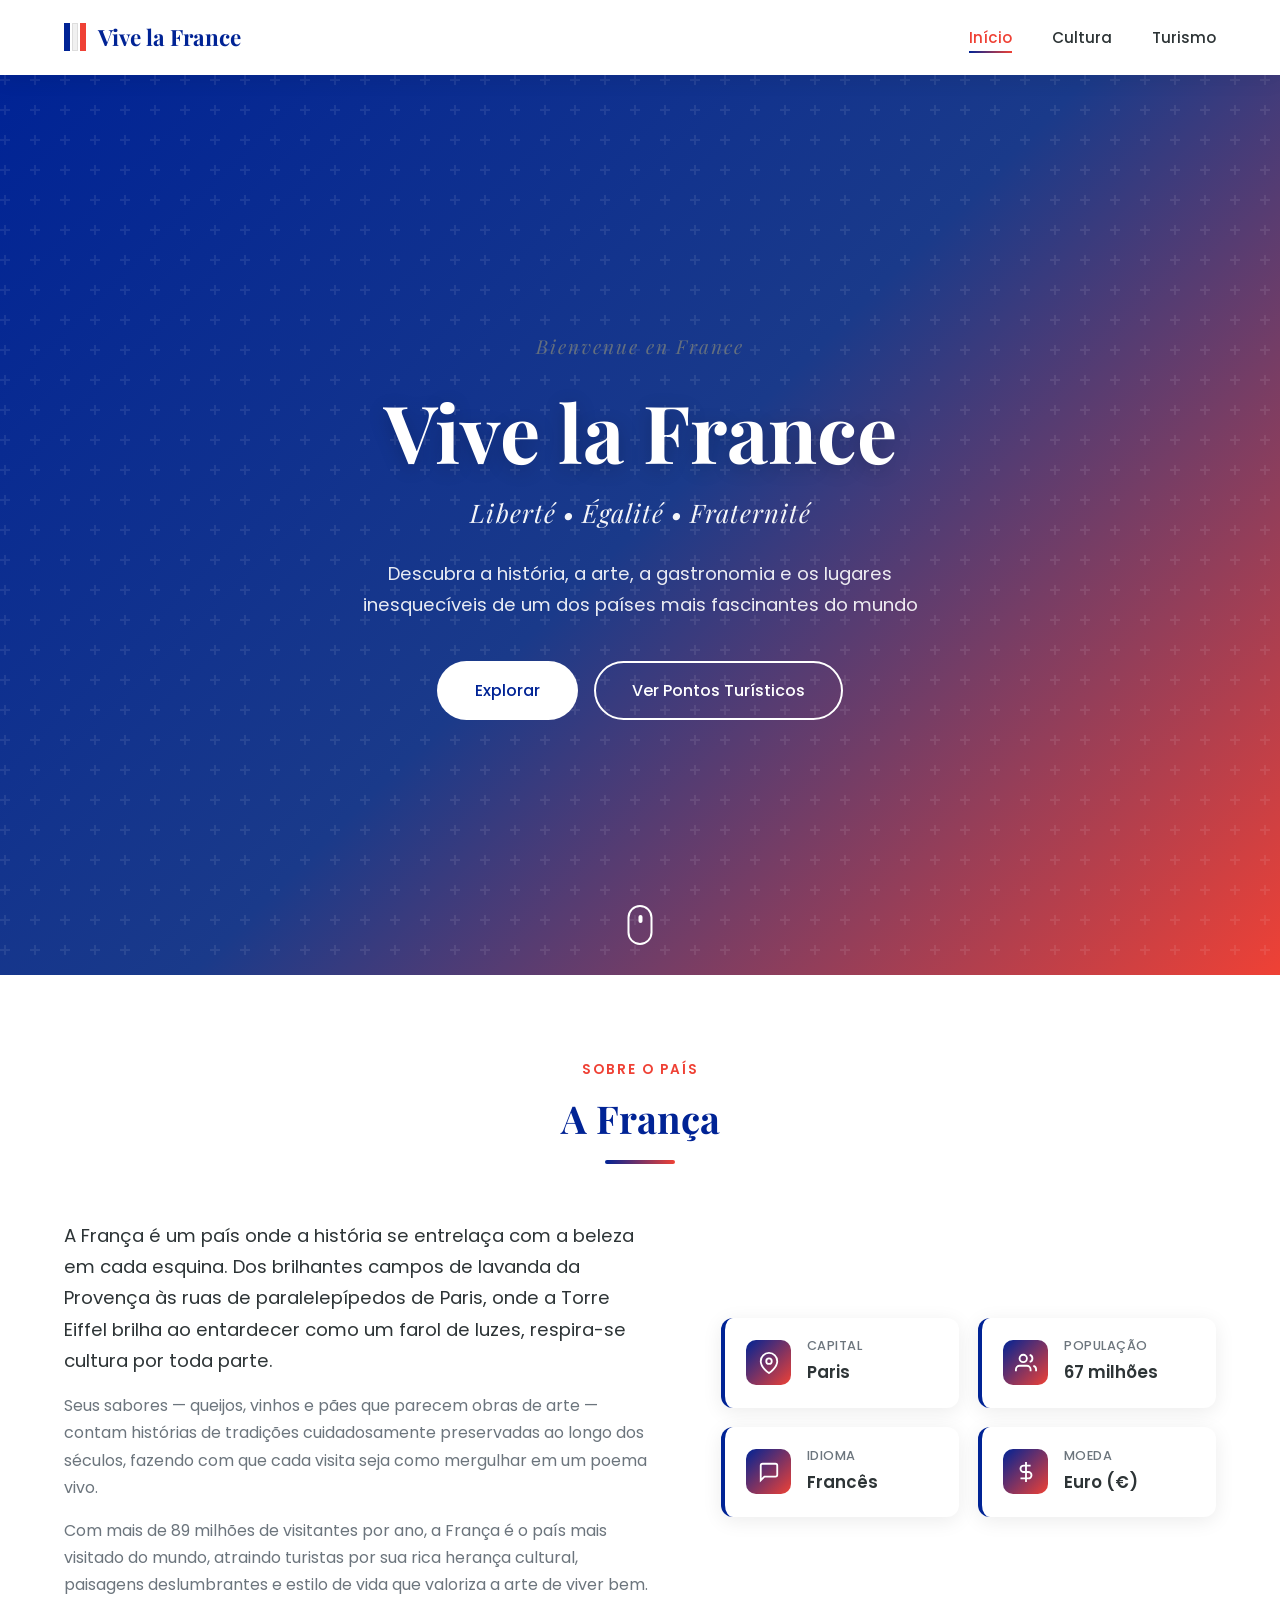
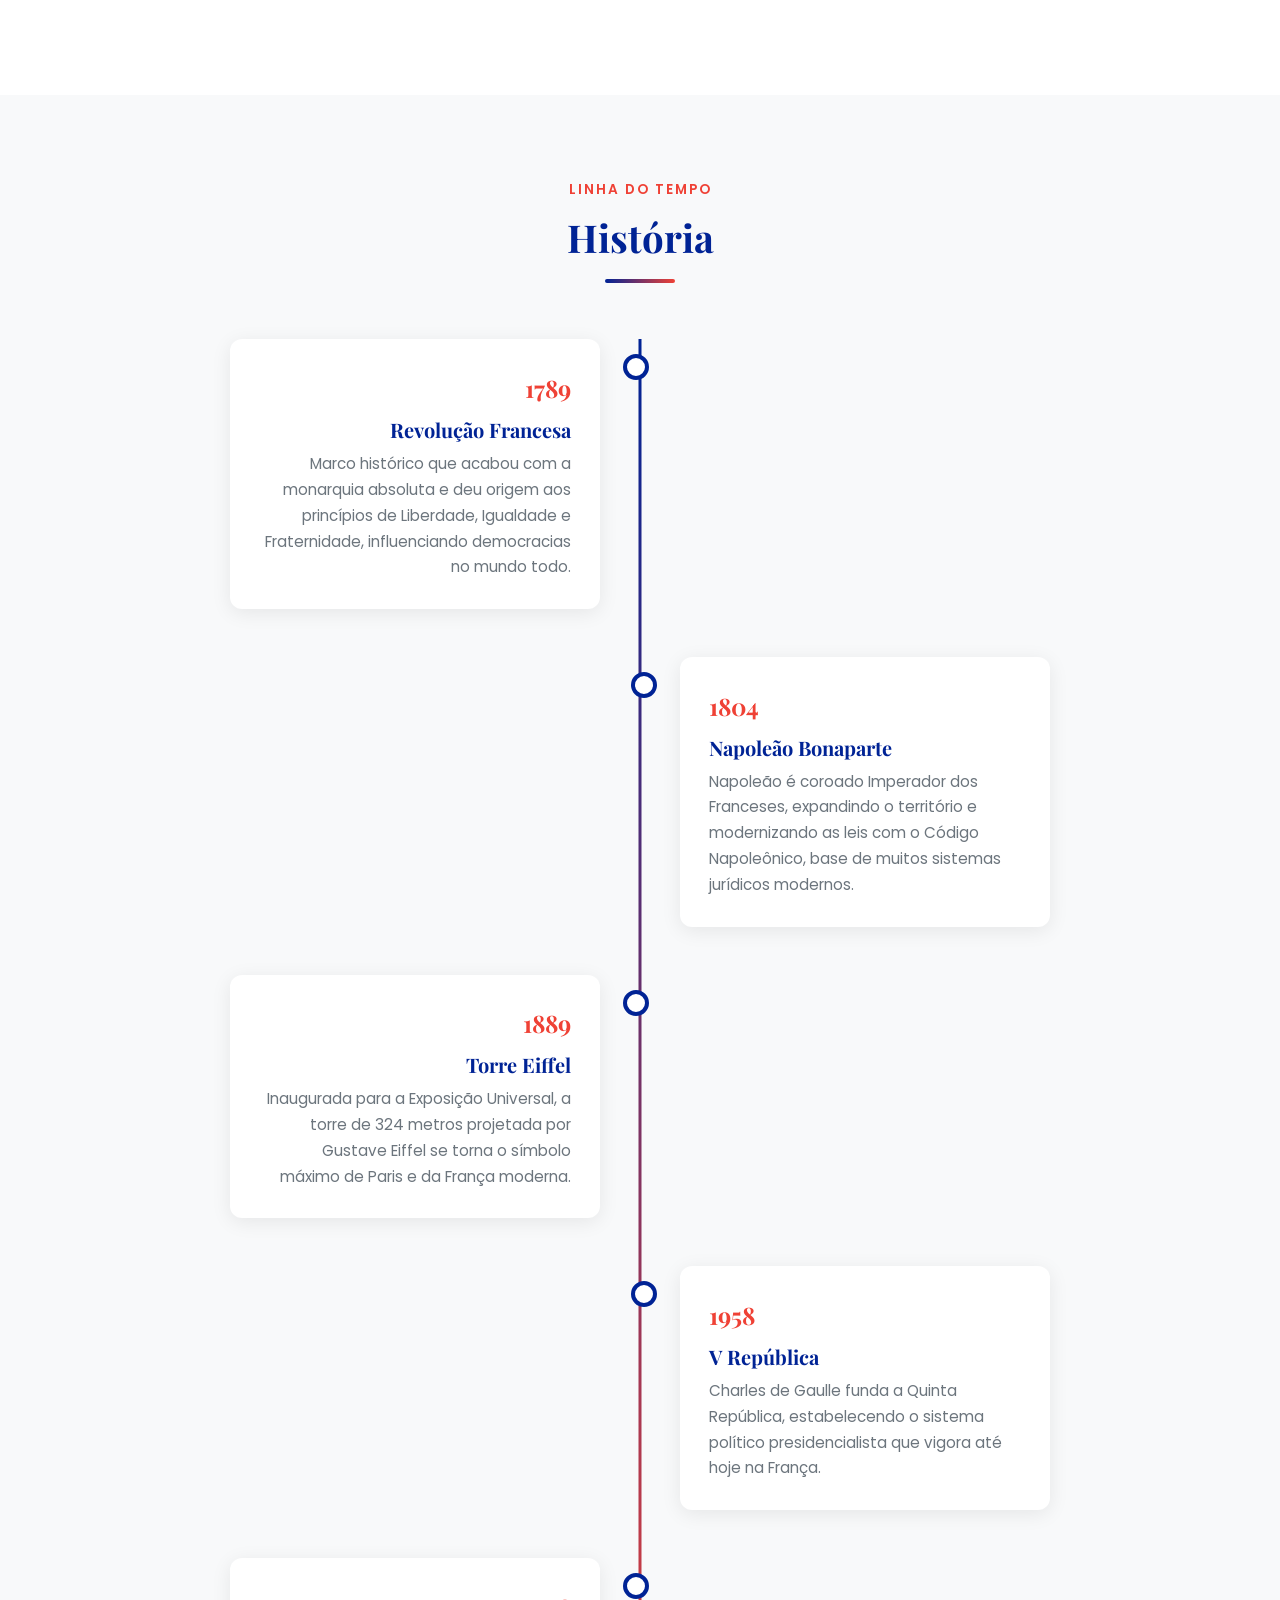
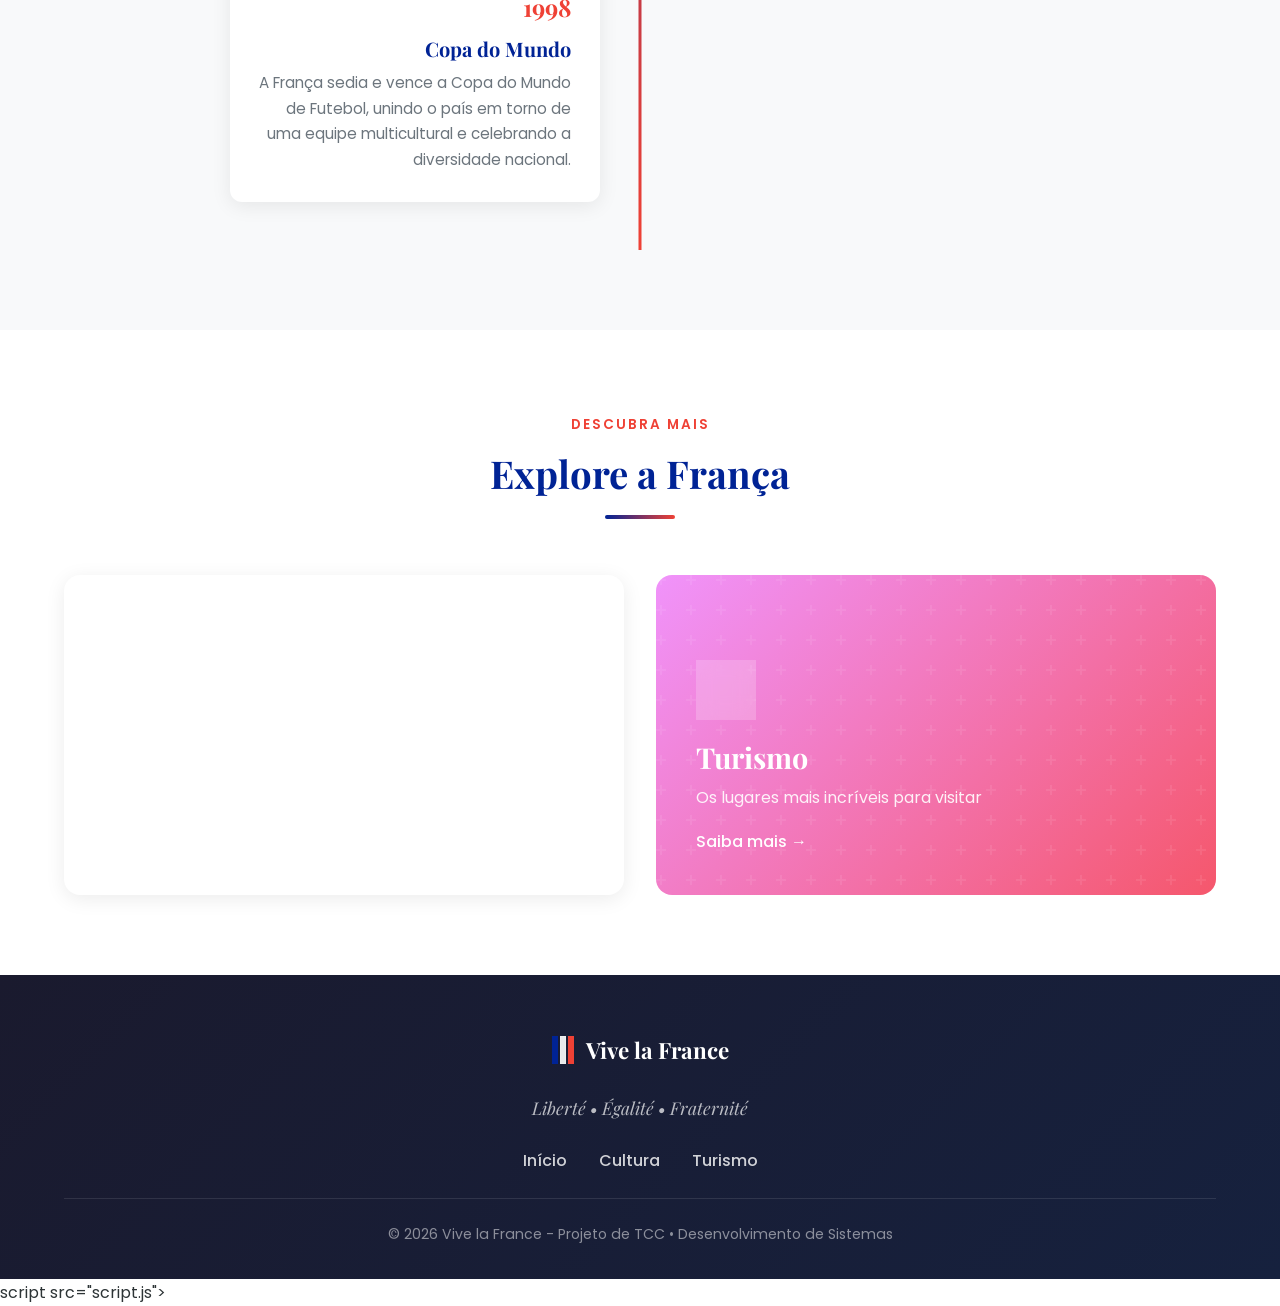
==== commit 04cf2633: "Add files via upload" ====
--- a/Depressão/index.html
+++ b/Depressão/index.html
@@ -309,1860 +309,6 @@
             section.style.transition = 'opacity 0.8s ease, transform 0.8s ease';
             observer.observe(section);
         });
-    </script>
+     </script>script src="script.js"></script>
 </body>
-</html>
-
-<!DOCTYPE html>
-<html lang="pt-BR">
-<head>
-    <meta charset="UTF-8">
-    <meta http-equiv="X-UA-Compatible" content="IE=edge">
-    <meta name="viewport" content="width=device-width, initial-scale=1.0">
-    <title>Cultura Francesa - Vive la France</title>
-    <link rel="stylesheet" href="index.css">
-    <link href="https://fonts.googleapis.com/css2?family=Playfair+Display:wght@400;600;700&family=Poppins:wght@300;400;500;600&display=swap" rel="stylesheet">
-</head>
-<body>
-    <!-- Navegação -->
-    <nav class="navbar">
-        <div class="nav-container">
-            <div class="nav-logo">
-                <div class="flag-stripes">
-                    <span class="blue"></span>
-                    <span class="white"></span>
-                    <span class="red"></span>
-                </div>
-                <span class="logo-text">Vive la France</span>
-            </div>
-            <ul class="nav-menu">
-                <li><a href="index.html">Início</a></li>
-                <li><a href="cultura.html" class="active">Cultura</a></li>
-                <li><a href="turismo.html">Turismo</a></li>
-            </ul>
-            <div class="hamburger">
-                <span></span>
-                <span></span>
-                <span></span>
-            </div>
-        </div>
-    </nav>
-
-    <!-- Cabeçalho da página -->
-    <header class="page-header cultura-header">
-        <div class="container">
-            <span class="section-tag">Arte e Tradição</span>
-            <h1>Cultura Francesa</h1>
-            <div class="divider"></div>
-            <p class="page-subtitle">Uma das heranças culturais mais ricas e influentes do mundo</p>
-        </div>
-    </header>
-
-    <!-- Introdução -->
-    <section class="section">
-        <div class="container">
-            <div class="intro-text">
-                <p class="lead">
-                    A cultura da França é uma das mais influentes e reconhecidas do mundo, tecida ao longo 
-                    de séculos de história, entrelaçando tradição, arte, pensamento e modo de viver. 
-                    A França é frequentemente chamada de "país da arte e da beleza", e não à toa.
-                </p>
-                <p>
-                    Abrigou grandes nomes como Monet, Renoir, Picasso e Rodin, além de escritores como 
-                    Victor Hugo, Marcel Proust e Camus, e pensadores como Voltaire e Rousseau que moldaram 
-                    a modernidade e o pensamento ocidental.
-                </p>
-            </div>
-        </div>
-    </section>
-
-    <!-- Arte e Literatura -->
-    <section class="section section-alt">
-        <div class="container">
-            <div class="section-header">
-                <span class="section-tag">Expressões Artísticas</span>
-                <h2>Arte, Literatura e Cinema</h2>
-                <div class="divider"></div>
-            </div>
-            
-            <div class="cultura-cards">
-                <div class="cultura-card">
-                    <div class="card-icon art-icon">
-                        <svg viewBox="0 0 24 24" fill="none" stroke="currentColor" stroke-width="1.8">
-                            <path d="M12 19l7-7 3 3-7 7-3-3z"/>
-                            <path d="M18 13l-1.5-7.5L2 2l3.5 14.5L13 18l5-5z"/>
-                            <path d="M2 2l7.586 7.586"/>
-                            <circle cx="11" cy="11" r="2"/>
-                        </svg>
-                    </div>
-                    <h3>Pintura</h3>
-                    <p>Berço do Impressionismo com Monet, Renoir e Degas. A França também abrigou Picasso, 
-                    Van Gogh e Matisse, que revolucionaram a arte moderna. O Museu do Louvre é o maior 
-                    do mundo.</p>
-                </div>
-                
-                <div class="cultura-card">
-                    <div class="card-icon book-icon">
-                        <svg viewBox="0 0 24 24" fill="none" stroke="currentColor" stroke-width="1.8">
-                            <path d="M4 19.5A2.5 2.5 0 0 1 6.5 17H20"/>
-                            <path d="M6.5 2H20v20H6.5A2.5 2.5 0 0 1 4 19.5v-15A2.5 2.5 0 0 1 6.5 2z"/>
-                        </svg>
-                    </div>
-                    <h3>Literatura</h3>
-                    <p>Grandes nomes como Victor Hugo, Alexandre Dumas, Marcel Proust, Albert Camus e 
-                    Voltaire moldaram o pensamento e a literatura mundial. A França recebeu mais 
-                    Prêmios Nobel de Literatura que qualquer outro país.</p>
-                </div>
-                
-                <div class="cultura-card">
-                    <div class="card-icon cinema-icon">
-                        <svg viewBox="0 0 24 24" fill="none" stroke="currentColor" stroke-width="1.8">
-                            <rect x="2" y="2" width="20" height="20" rx="2.18" ry="2.18"/>
-                            <line x1="7" y1="2" x2="7" y2="22"/>
-                            <line x1="17" y1="2" x2="17" y2="22"/>
-                            <line x1="2" y1="12" x2="22" y2="12"/>
-                            <line x1="2" y1="7" x2="7" y2="7"/>
-                            <line x1="2" y1="17" x2="7" y2="17"/>
-                            <line x1="17" y1="17" x2="22" y2="17"/>
-                            <line x1="17" y1="7" x2="22" y2="7"/>
-                        </svg>
-                    </div>
-                    <h3>Cinema</h3>
-                    <p>O cinema francês é referência global, com a Nouvelle Vague e diretores como Godard, 
-                    Truffaut e Agnès Varda. O Festival de Cannes, criado em 1946, é o mais prestigiado 
-                    do mundo.</p>
-                </div>
-            </div>
-        </div>
-    </section>
-
-    <!-- Gastronomia -->
-    <section class="section gastronomia">
-        <div class="container">
-            <div class="section-header">
-                <span class="section-tag">Patrimônio da Humanidade</span>
-                <h2>Gastronomia Francesa</h2>
-                <div class="divider"></div>
-            </div>
-            
-            <div class="gastronomia-grid">
-                <div class="gastronomia-text">
-                    <p class="lead">
-                        A gastronomia francesa é considerada <strong>Patrimônio Cultural Imaterial da Humanidade</strong> 
-                        pela UNESCO desde 2010. É famosa mundialmente por sua diversidade, refinamento e 
-                        tradição secular.
-                    </p>
-                    
-                    <div class="gastronomia-lista">
-                        <div class="gastro-item">
-                            <h4>🧀 Queijos</h4>
-                            <p>Mais de 400 tipos, incluindo Camembert, Brie, Roquefort e Comté. Cada região tem seus queijos típicos.</p>
-                        </div>
-                        <div class="gastro-item">
-                            <h4>🍷 Vinhos</h4>
-                            <p>As regiões de Bordeaux, Borgonha, Vale do Loire e Champagne produzem vinhos mundialmente famosos.</p>
-                        </div>
-                        <div class="gastro-item">
-                            <h4>🥖 Pães</h4>
-                            <p>O baguete é símbolo nacional, com sua casca crocante e miolo macio. A baguete foi declarada Patrimônio Imaterial em 2022.</p>
-                        </div>
-                        <div class="gastro-item">
-                            <h4>🍰 Doces</h4>
-                            <p>Macarons, croissants, éclairs, crepes, crème brûlée e o famoso macaron parisiense são delícias mundiais.</p>
-                        </div>
-                    </div>
-                </div>
-                
-                <div class="gastronomia-highlight">
-                    <div class="highlight-card">
-                        <h3>Pratos Icônicos</h3>
-                        <ul class="pratos-lista">
-                            <li><strong>Coq au Vin</strong> - Frango cozido no vinho tinto</li>
-                            <li><strong>Boeuf Bourguignon</strong> - Carne de boi estufada com vinho</li>
-                            <li><strong>Ratatouille</strong> - Legumes mediterrâneos refogados</li>
-                            <li><strong>Quiche Lorraine</strong> - Torta salgada com bacon e queijo</li>
-                            <li><strong>Bouillabaisse</strong> - Sopa de peixes de Marselha</li>
-                            <li><strong>Crème Brûlée</strong> - Creme com cobertura de açúcar queimado</li>
-                        </ul>
-                    </div>
-                </div>
-            </div>
-        </div>
-    </section>
-
-    <!-- Moda e Tradições -->
-    <section class="section section-alt">
-        <div class="container">
-            <div class="section-header">
-                <span class="section-tag">Estilo de Vida</span>
-                <h2>Moda e Tradições</h2>
-                <div class="divider"></div>
-            </div>
-            
-            <div class="tradicacoes-grid">
-                <div class="tradicao-card">
-                    <h3>Moda</h3>
-                    <p>Paris é considerada a <strong>capital mundial da moda</strong>. Abriga marcas icônicas como 
-                    Chanel, Dior, Louis Vuitton, Yves Saint Laurent, Givenchy e Hermès. A Semana de Moda 
-                    de Paris é um dos eventos mais importantes do calendário fashion global.</p>
-                </div>
-                
-                <div class="tradicao-card">
-                    <h3>Festas Tradicionais</h3>
-                    <p>O <strong>14 de Julho</strong> (Dia da Bastilha) é a festa nacional, com desfiles militares 
-                    na Avenida Champs-Élysées e fogos de artifício na Torre Eiffel. Também se destacam o 
-                    Natal, a Páscoa e o Dia dos Reis.</p>
-                </div>
-                
-                <div class="tradicao-card">
-                    <h3>Art de Vivre</h3>
-                    <p>Os franceses valorizam a <strong>"arte de viver bem"</strong>: refeições longas e apreciadas, 
-                    conversas em cafés, passeios, o amor pela cultura e pela qualidade de vida. 
-                    É um país onde o prazer é levado a sério.</p>
-                </div>
-            </div>
-        </div>
-    </section>
-
-    <!-- Rodapé -->
-    <footer class="footer">
-        <div class="container">
-            <div class="footer-content">
-                <div class="footer-logo">
-                    <div class="flag-stripes">
-                        <span class="blue"></span>
-                        <span class="white"></span>
-                        <span class="red"></span>
-                    </div>
-                    <span class="logo-text">Vive la France</span>
-                </div>
-                <p class="footer-motto">Liberté • Égalité • Fraternité</p>
-                <div class="footer-links">
-                    <a href="index.html">Início</a>
-                    <a href="cultura.html">Cultura</a>
-                    <a href="turismo.html">Turismo</a>
-                </div>
-                <p class="footer-copy">&copy; 2026 Vive la France - Projeto de TCC • Desenvolvimento de Sistemas</p>
-            </div>
-        </div>
-    </footer>
-
-    <script>
-        const hamburger = document.querySelector('.hamburger');
-        const navMenu = document.querySelector('.nav-menu');
-        
-        hamburger.addEventListener('click', () => {
-            hamburger.classList.toggle('active');
-            navMenu.classList.toggle('active');
-        });
-
-        document.querySelectorAll('.nav-menu a').forEach(link => {
-            link.addEventListener('click', () => {
-                hamburger.classList.remove('active');
-                navMenu.classList.remove('active');
-            });
-        });
-
-        const observerOptions = { threshold: 0.1, rootMargin: '0px 0px -50px 0px' };
-        const observer = new IntersectionObserver((entries) => {
-            entries.forEach(entry => {
-                if (entry.isIntersecting) {
-                    entry.target.style.opacity = '1';
-                    entry.target.style.transform = 'translateY(0)';
-                }
-            });
-        }, observerOptions);
-
-        document.querySelectorAll('.section').forEach(section => {
-            section.style.opacity = '0';
-            section.style.transform = 'translateY(30px)';
-            section.style.transition = 'opacity 0.8s ease, transform 0.8s ease';
-            observer.observe(section);
-        });
-    </script>
-</body>
-</html>
-
-<!DOCTYPE html>
-<html lang="pt-BR">
-<head>
-    <meta charset="UTF-8">
-    <meta http-equiv="X-UA-Compatible" content="IE=edge">
-    <meta name="viewport" content="width=device-width, initial-scale=1.0">
-    <title>Pontos Turísticos - Vive la France</title>
-    <link rel="stylesheet" href="index.css">
-    <link href="https://fonts.googleapis.com/css2?family=Playfair+Display:wght@400;600;700&family=Poppins:wght@300;400;500;600&display=swap" rel="stylesheet">
-</head>
-<body>
-    <!-- Navegação -->
-    <nav class="navbar">
-        <div class="nav-container">
-            <div class="nav-logo">
-                <div class="flag-stripes">
-                    <span class="blue"></span>
-                    <span class="white"></span>
-                    <span class="red"></span>
-                </div>
-                <span class="logo-text">Vive la France</span>
-            </div>
-            <ul class="nav-menu">
-                <li><a href="index.html">Início</a></li>
-                <li><a href="cultura.html">Cultura</a></li>
-                <li><a href="turismo.html" class="active">Turismo</a></li>
-            </ul>
-            <div class="hamburger">
-                <span></span>
-                <span></span>
-                <span></span>
-            </div>
-        </div>
-    </nav>
-
-    <!-- Cabeçalho da página -->
-    <header class="page-header turismo-header">
-        <div class="container">
-            <span class="section-tag">Lugares Inesquecíveis</span>
-            <h1>Pontos Turísticos</h1>
-            <div class="divider"></div>
-            <p class="page-subtitle">Os destinos mais incríveis para visitar na França</p>
-        </div>
-    </header>
-
-    <!-- Introdução -->
-    <section class="section">
-        <div class="container">
-            <div class="intro-text">
-                <p class="lead">
-                    A França é o país mais visitado do mundo, e não é por acaso. De monumentos icônicos 
-                    a paisagens naturais deslumbrantes, passando por cidades históricas e vilarejos 
-                    charmosos, há sempre algo novo para descobrir.
-                </p>
-            </div>
-        </div>
-    </section>
-
-    <!-- Ponto 1: Torre Eiffel -->
-    <section class="section ponto-turistico">
-        <div class="container">
-            <div class="ponto-grid">
-                <div class="ponto-imagem eiffel-bg">
-                    <div class="ponto-numero">01</div>
-                    <svg viewBox="0 0 200 300" class="ponto-svg">
-                        <path d="M100 20 L110 80 L140 80 L120 120 L150 120 L130 180 L170 180 L100 230 L30 180 L70 180 L50 120 L80 120 L60 80 L90 80 Z" 
-                              fill="#8B4513" opacity="0.85"/>
-                        <line x1="100" y1="20" x2="100" y2="230" stroke="#5D3A1A" stroke-width="1" opacity="0.5"/>
-                    </svg>
-                </div>
-                <div class="ponto-conteudo">
-                    <h2>Torre Eiffel</h2>
-                    <div class="divider-left"></div>
-                    <p>
-                        Construída em 1889 para a Exposição Universal, a Torre Eiffel é o símbolo máximo 
-                        de Paris e da França. Com 324 metros de altura, foi projetada por Gustave Eiffel 
-                        e inicialmente criticada por intelectuais da época. Hoje recebe mais de 
-                        <strong>7 milhões de visitantes por ano</strong>.
-                    </p>
-                    <p>
-                        À noite, ela brilha com <strong>20.000 luzes cintilantes</strong> a cada hora, 
-                        criando um espetáculo inesquecível sobre a cidade de Paris.
-                    </p>
-                    <div class="ponto-dados">
-                        <div class="dado">
-                            <span>📍</span>
-                            <strong>Paris</strong>
-                        </div>
-                        <div class="dado">
-                            <span>📏</span>
-                            <strong>324m</strong>
-                        </div>
-                        <div class="dado">
-                            <span>📅</span>
-                            <strong>1889</strong>
-                        </div>
-                    </div>
-                </div>
-            </div>
-        </div>
-    </section>
-
-    <!-- Ponto 2: Museu do Louvre -->
-    <section class="section ponto-turistico section-alt">
-        <div class="container">
-            <div class="ponto-grid reverse">
-                <div class="ponto-imagem louvre-bg">
-                    <div class="ponto-numero">02</div>
-                    <svg viewBox="0 0 300 200" class="ponto-svg">
-                        <rect x="20" y="80" width="260" height="100" fill="#D4AF37" opacity="0.5"/>
-                        <polygon points="150,20 80,100 220,100" fill="#8B7355" opacity="0.8"/>
-                        <rect x="50" y="110" width="25" height="50" fill="#5D4037" opacity="0.6"/>
-                        <rect x="100" y="110" width="25" height="50" fill="#5D4037" opacity="0.6"/>
-                        <rect x="175" y="110" width="25" height="50" fill="#5D4037" opacity="0.6"/>
-                        <rect x="225" y="110" width="25" height="50" fill="#5D4037" opacity="0.6"/>
-                        <polygon points="150,180 120,140 180,140" fill="#4FC3F7" opacity="0.7"/>
-                    </svg>
-                </div>
-                <div class="ponto-conteudo">
-                    <h2>Museu do Louvre</h2>
-                    <div class="divider-left"></div>
-                    <p>
-                        O <strong>maior museu de arte do mundo</strong>, localizado em um palácio que já foi 
-                        residência real. Abriga mais de <strong>38.000 obras</strong>, incluindo a famosa 
-                        Mona Lisa de Leonardo da Vinci, a Vênus de Milo e a Vitória de Samotrácia.
-                    </p>
-                    <p>
-                        Sua Pirâmide de Vidro, projetada por I.M. Pei em 1989, tornou-se um dos ícones 
-                        do museu e de Paris moderna.
-                    </p>
-                    <div class="ponto-dados">
-                        <div class="dado">
-                            <span>📍</span>
-                            <strong>Paris</strong>
-                        </div>
-                        <div class="dado">
-                            <span>🖼️</span>
-                            <strong>+38 mil obras</strong>
-                        </div>
-                        <div class="dado">
-                            <span>⭐</span>
-                            <strong>Mona Lisa</strong>
-                        </div>
-                    </div>
-                </div>
-            </div>
-        </div>
-    </section>
-
-    <!-- Ponto 3: Palácio de Versalhes -->
-    <section class="section ponto-turistico">
-        <div class="container">
-            <div class="ponto-grid">
-                <div class="ponto-imagem versailles-bg">
-                    <div class="ponto-numero">03</div>
-                    <svg viewBox="0 0 300 200" class="ponto-svg">
-                        <rect x="10" y="70" width="280" height="100" fill="#FFD700" opacity="0.4"/>
-                        <rect x="10" y="70" width="280" height="15" fill="#DAA520" opacity="0.7"/>
-                        <rect x="40" y="100" width="20" height="50" fill="#8B4513" opacity="0.5"/>
-                        <rect x="80" y="100" width="20" height="50" fill="#8B4513" opacity="0.5"/>
-                        <rect x="120" y="100" width="20" height="50" fill="#8B4513" opacity="0.5"/>
-                        <rect x="160" y="100" width="20" height="50" fill="#8B4513" opacity="0.5"/>
-                        <rect x="200" y="100" width="20" height="50" fill="#8B4513" opacity="0.5"/>
-                        <rect x="240" y="100" width="20" height="50" fill="#8B4513" opacity="0.5"/>
-                        <circle cx="150" cy="55" r="12" fill="#FFD700" opacity="0.8"/>
-                    </svg>
-                </div>
-                <div class="ponto-conteudo">
-                    <h2>Palácio de Versalhes</h2>
-                    <div class="divider-left"></div>
-                    <p>
-                        Residência dos reis da França de Luís XIV a Luís XVI, o Palácio de Versalhes é 
-                        símbolo da monarquia absoluta. Seus jardins suntuosos projetados por Le Nôtre, 
-                        a <strong>Galeria dos Espelhos</strong> com 357 espelhos e os aposentos reais 
-                        impressionam pela grandiosidade.
-                    </p>
-                    <p>
-                        É <strong>Patrimônio Mundial da UNESCO</strong> desde 1979 e um dos monumentos 
-                        mais visitados da Europa.
-                    </p>
-                    <div class="ponto-dados">
-                        <div class="dado">
-                            <span>📍</span>
-                            <strong>Versalhes</strong>
-                        </div>
-                        <div class="dado">
-                            <span>👑</span>
-                            <strong>Reis da França</strong>
-                        </div>
-                        <div class="dado">
-                            <span>🌿</span>
-                            <strong>Jardins de 800ha</strong>
-                        </div>
-                    </div>
-                </div>
-            </div>
-        </div>
-    </section>
-
-    <!-- Ponto 4: Mont Saint-Michel -->
-    <section class="section ponto-turistico section-alt">
-        <div class="container">
-            <div class="ponto-grid reverse">
-                <div class="ponto-imagem mont-bg">
-                    <div class="ponto-numero">04</div>
-                    <svg viewBox="0 0 300 200" class="ponto-svg">
-                        <rect width="300" height="200" fill="#87CEEB" opacity="0.4"/>
-                        <ellipse cx="150" cy="180" rx="140" ry="20" fill="#B0C4DE" opacity="0.6"/>
-                        <path d="M150 20 L165 80 L195 80 L172 115 L200 115 L178 165 L122 165 L100 115 L128 115 L105 80 L135 80 Z" 
-                              fill="#696969" opacity="0.85"/>
-                        <rect x="142" y="25" width="16" height="30" fill="#4a4a4a"/>
-                    </svg>
-                </div>
-                <div class="ponto-conteudo">
-                    <h2>Mont Saint-Michel</h2>
-                    <div class="divider-left"></div>
-                    <p>
-                        Uma ilha rochosa na Normandia, famosa por seu <strong>mosteiro medieval</strong> 
-                        construído no topo. Durante a maré alta, torna-se uma ilha cercada pelo mar, 
-                        e na maré baixa, conecta-se ao continente.
-                    </p>
-                    <p>
-                        É uma das paisagens mais espetaculares da França e <strong>Patrimônio Mundial 
-                        da UNESCO</strong>. Suas ruas estreitas e arquitetura medieval encantam visitantes 
-                        de todo o mundo.
-                    </p>
-                    <div class="ponto-dados">
-                        <div class="dado">
-                            <span>📍</span>
-                            <strong>Normandia</strong>
-                        </div>
-                        <div class="dado">
-                            <span>⛪</span>
-                            <strong>Mosteiro</strong>
-                        </div>
-                        <div class="dado">
-                            <span>🌊</span>
-                            <strong>Marés</strong>
-                        </div>
-                    </div>
-                </div>
-            </div>
-        </div>
-    </section>
-
-    <!-- Ponto 5: Côte d'Azur -->
-    <section class="section ponto-turistico">
-        <div class="container">
-            <div class="ponto-grid">
-                <div class="ponto-imagem riviera-bg">
-                    <div class="ponto-numero">05</div>
-                    <svg viewBox="0 0 300 200" class="ponto-svg">
-                        <rect width="300" height="100" fill="#87CEEB"/>
-                        <rect width="300" height="100" y="100" fill="#F5DEB3"/>
-                        <circle cx="250" cy="40" r="28" fill="#FFD700" opacity="0.9"/>
-                        <path d="M0 100 Q75 93 150 100 T300 100" fill="none" stroke="#4682B4" stroke-width="2"/>
-                        <path d="M0 110 Q75 103 150 110 T300 110" fill="none" stroke="#4682B4" stroke-width="1.5" opacity="0.5"/>
-                    </svg>
-                </div>
-                <div class="ponto-conteudo">
-                    <h2>Côte d'Azur</h2>
-                    <div class="divider-left"></div>
-                    <p>
-                        A <strong>Riviera Francesa</strong>, no sul do país, é famosa por suas praias de 
-                        águas azuis cristalinas, clima ensolarado e cidades glamourosas como Nice, 
-                        Cannes, Saint-Tropez e Mônaco.
-                    </p>
-                    <p>
-                        É destino de artistas, celebridades e turistas que buscam beleza natural, 
-                        sofisticação e a vida boa à beira-mar mediterrânea.
-                    </p>
-                    <div class="ponto-dados">
-                        <div class="dado">
-                            <span>📍</span>
-                            <strong>Sul da França</strong>
-                        </div>
-                        <div class="dado">
-                            <span>☀️</span>
-                            <strong>300 dias de sol</strong>
-                        </div>
-                        <div class="dado">
-                            <span>🌊</span>
-                            <strong>Mar Mediterrâneo</strong>
-                        </div>
-                    </div>
-                </div>
-            </div>
-        </div>
-    </section>
-
-    <!-- Ponto 6: Campos de Lavanda -->
-    <section class="section ponto-turistico section-alt">
-        <div class="container">
-            <div class="ponto-grid reverse">
-                <div class="ponto-imagem lavanda-bg">
-                    <div class="ponto-numero">06</div>
-                    <svg viewBox="0 0 300 200" class="ponto-svg">
-                        <rect width="300" height="80" fill="#87CEEB"/>
-                        <circle cx="250" cy="35" r="22" fill="#FFD700" opacity="0.85"/>
-                        <rect y="80" width="300" height="120" fill="#9370DB" opacity="0.7"/>
-                        <rect y="100" width="300" height="15" fill="#7B68EE" opacity="0.5"/>
-                        <rect y="130" width="300" height="15" fill="#8A2BE2" opacity="0.4"/>
-                        <rect y="160" width="300" height="15" fill="#9932CC" opacity="0.3"/>
-                    </svg>
-                </div>
-                <div class="ponto-conteudo">
-                    <h2>Campos de Lavanda da Provença</h2>
-                    <div class="divider-left"></div>
-                    <p>
-                        A região da <strong>Provença</strong>, no sul da França, é mundialmente famosa 
-                        por seus campos infinitos de lavanda que florescem entre junho e agosto, 
-                        criando paisagens roxas deslumbrantes e um perfume inconfundível.
-                    </p>
-                    <p>
-                        Vilarejos como Gordes, Roussillon e Avignon completam o cenário com sua 
-                        arquitetura medieval e mercados de produtos típicos.
-                    </p>
-                    <div class="ponto-dados">
-                        <div class="dado">
-                            <span>📍</span>
-                            <strong>Provença</strong>
-                        </div>
-                        <div class="dado">
-                            <span>💜</span>
-                            <strong>Lavanda</strong>
-                        </div>
-                        <div class="dado">
-                            <span>📅</span>
-                            <strong>Junho a Agosto</strong>
-                        </div>
-                    </div>
-                </div>
-            </div>
-        </div>
-    </section>
-
-    <!-- Rodapé -->
-    <footer class="footer">
-        <div class="container">
-            <div class="footer-content">
-                <div class="footer-logo">
-                    <div class="flag-stripes">
-                        <span class="blue"></span>
-                        <span class="white"></span>
-                        <span class="red"></span>
-                    </div>
-                    <span class="logo-text">Vive la France</span>
-                </div>
-                <p class="footer-motto">Liberté • Égalité • Fraternité</p>
-                <div class="footer-links">
-                    <a href="index.html">Início</a>
-                    <a href="cultura.html">Cultura</a>
-                    <a href="turismo.html">Turismo</a>
-                </div>
-                <p class="footer-copy">&copy; 2026 Vive la France - Projeto de TCC • Desenvolvimento de Sistemas</p>
-            </div>
-        </div>
-    </footer>
-
-    <script>
-        const hamburger = document.querySelector('.hamburger');
-        const navMenu = document.querySelector('.nav-menu');
-        
-        hamburger.addEventListener('click', () => {
-            hamburger.classList.toggle('active');
-            navMenu.classList.toggle('active');
-        });
-
-        document.querySelectorAll('.nav-menu a').forEach(link => {
-            link.addEventListener('click', () => {
-                hamburger.classList.remove('active');
-                navMenu.classList.remove('active');
-            });
-        });
-
-        const observerOptions = { threshold: 0.1, rootMargin: '0px 0px -50px 0px' };
-        const observer = new IntersectionObserver((entries) => {
-            entries.forEach(entry => {
-                if (entry.isIntersecting) {
-                    entry.target.style.opacity = '1';
-                    entry.target.style.transform = 'translateY(0)';
-                }
-            });
-        }, observerOptions);
-
-        document.querySelectorAll('.section').forEach(section => {
-            section.style.opacity = '0';
-            section.style.transform = 'translateY(30px)';
-            section.style.transition = 'opacity 0.8s ease, transform 0.8s ease';
-            observer.observe(section);
-        });
-    </script>
-</body>
-</html>
-
-/* ============================================
-   VARIÁVEIS E RESET
-   ============================================ */
-:root {
-    --azul-franca: #002395;
-    --azul-claro: #1a3a8a;
-    --vermelho-franca: #EF4135;
-    --vermelho-escuro: #c1351d;
-    --branco: #FFFFFF;
-    --cinza-claro: #f8f9fa;
-    --cinza-medio: #e9ecef;
-    --cinza-texto: #6c757d;
-    --texto-escuro: #2d3436;
-    --sombra: 0 10px 40px rgba(0, 0, 0, 0.1);
-    --sombra-leve: 0 4px 20px rgba(0, 0, 0, 0.08);
-    --transicao: all 0.4s cubic-bezier(0.4, 0, 0.2, 1);
-}
-
-* {
-    margin: 0;
-    padding: 0;
-    box-sizing: border-box;
-}
-
-html {
-    scroll-behavior: smooth;
-}
-
-body {
-    font-family: 'Poppins', sans-serif;
-    color: var(--texto-escuro);
-    background-color: var(--branco);
-    line-height: 1.7;
-    overflow-x: hidden;
-}
-
-.container {
-    max-width: 1200px;
-    margin: 0 auto;
-    padding: 0 24px;
-}
-
-/* ============================================
-   TIPOGRAFIA
-   ============================================ */
-h1, h2, h3, h4 {
-    font-family: 'Playfair Display', serif;
-    font-weight: 700;
-    line-height: 1.3;
-    color: var(--azul-franca);
-}
-
-h1 { font-size: 3.8rem; }
-h2 { font-size: 2.4rem; margin-bottom: 0.5rem; }
-h3 { font-size: 1.5rem; }
-h4 { font-size: 1.1rem; }
-
-p {
-    color: var(--cinza-texto);
-    margin-bottom: 1rem;
-}
-
-.lead {
-    font-size: 1.15rem;
-    color: var(--texto-escuro);
-    font-weight: 400;
-}
-
-/* ============================================
-   NAVEGAÇÃO
-   ============================================ */
-.navbar {
-    position: fixed;
-    top: 0;
-    left: 0;
-    right: 0;
-    z-index: 1000;
-    background: rgba(255, 255, 255, 0.98);
-    backdrop-filter: blur(10px);
-    box-shadow: var(--sombra-leve);
-    transition: var(--transicao);
-}
-
-.nav-container {
-    max-width: 1200px;
-    margin: 0 auto;
-    padding: 0 24px;
-    display: flex;
-    justify-content: space-between;
-    align-items: center;
-    height: 75px;
-}
-
-.nav-logo {
-    display: flex;
-    align-items: center;
-    gap: 12px;
-    text-decoration: none;
-}
-
-.flag-stripes {
-    display: flex;
-    gap: 2px;
-}
-
-.flag-stripes span {
-    width: 6px;
-    height: 28px;
-    display: block;
-}
-
-.flag-stripes .blue { background: var(--azul-franca); }
-.flag-stripes .white { background: #f0f0f0; border: 1px solid #ddd; }
-.flag-stripes .red { background: var(--vermelho-franca); }
-
-.logo-text {
-    font-family: 'Playfair Display', serif;
-    font-size: 1.4rem;
-    font-weight: 700;
-    color: var(--azul-franca);
-}
-
-.nav-menu {
-    display: flex;
-    list-style: none;
-    gap: 2.5rem;
-    align-items: center;
-}
-
-.nav-menu a {
-    text-decoration: none;
-    color: var(--texto-escuro);
-    font-weight: 500;
-    font-size: 0.95rem;
-    position: relative;
-    padding: 5px 0;
-    transition: var(--transicao);
-}
-
-.nav-menu a::after {
-    content: '';
-    position: absolute;
-    bottom: 0;
-    left: 0;
-    width: 0;
-    height: 2px;
-    background: linear-gradient(90deg, var(--azul-franca), var(--vermelho-franca));
-    transition: var(--transicao);
-}
-
-.nav-menu a:hover,
-.nav-menu a.active {
-    color: var(--vermelho-franca);
-}
-
-.nav-menu a:hover::after,
-.nav-menu a.active::after {
-    width: 100%;
-}
-
-.hamburger {
-    display: none;
-    flex-direction: column;
-    gap: 5px;
-    cursor: pointer;
-    padding: 5px;
-}
-
-.hamburger span {
-    width: 28px;
-    height: 3px;
-    background: var(--azul-franca);
-    border-radius: 3px;
-    transition: var(--transicao);
-}
-
-.hamburger.active span:nth-child(1) {
-    transform: rotate(45deg) translate(6px, 6px);
-}
-
-.hamburger.active span:nth-child(2) {
-    opacity: 0;
-}
-
-.hamburger.active span:nth-child(3) {
-    transform: rotate(-45deg) translate(6px, -6px);
-}
-
-/* ============================================
-   HERO - PÁGINA INICIAL
-   ============================================ */
-.hero {
-    position: relative;
-    height: 100vh;
-    min-height: 650px;
-    display: flex;
-    align-items: center;
-    justify-content: center;
-    text-align: center;
-    overflow: hidden;
-    margin-top: 75px;
-}
-
-.hero-bg {
-    position: absolute;
-    top: 0;
-    left: 0;
-    right: 0;
-    bottom: 0;
-    background: linear-gradient(135deg, var(--azul-franca) 0%, var(--azul-claro) 50%, var(--vermelho-franca) 100%);
-    z-index: 1;
-}
-
-.hero-pattern {
-    position: absolute;
-    top: 0;
-    left: 0;
-    right: 0;
-    bottom: 0;
-    background-image: url("data:image/svg+xml,%3Csvg width='60' height='60' viewBox='0 0 60 60' xmlns='http://www.w3.org/2000/svg'%3E%3Cg fill='none' fill-rule='evenodd'%3E%3Cg fill='%23ffffff' fill-opacity='0.08'%3E%3Cpath d='M36 34v-4h-2v4h-4v2h4v4h2v-4h4v-2h-4zm0-30V0h-2v4h-4v2h4v4h2V6h4V4h-4zM6 34v-4H4v4H0v2h4v4h2v-4h4v-2H6zM6 4V0H4v4H0v2h4v4h2V6h4V4H6z'/%3E%3C/g%3E%3C/g%3E%3C/svg%3E");
-    z-index: 2;
-}
-
-.hero-content {
-    position: relative;
-    z-index: 3;
-    color: var(--branco);
-    padding: 0 24px;
-    max-width: 800px;
-    animation: fadeInUp 1s ease;
-}
-
-.hero-eyebrow {
-    font-family: 'Playfair Display', serif;
-    font-size: 1.2rem;
-    font-style: italic;
-    opacity: 0.9;
-    margin-bottom: 1rem;
-    letter-spacing: 2px;
-}
-
-.hero h1 {
-    color: var(--branco);
-    font-size: 5rem;
-    margin-bottom: 0.5rem;
-    text-shadow: 0 4px 20px rgba(0, 0, 0, 0.2);
-}
-
-.hero-motto {
-    font-family: 'Playfair Display', serif;
-    font-size: 1.6rem;
-    font-style: italic;
-    color: var(--branco);
-    opacity: 0.95;
-    margin-bottom: 1.5rem;
-    letter-spacing: 1px;
-}
-
-.hero-description {
-    font-size: 1.15rem;
-    color: var(--branco);
-    opacity: 0.9;
-    margin-bottom: 2.5rem;
-    max-width: 600px;
-    margin-left: auto;
-    margin-right: auto;
-}
-
-.hero-buttons {
-    display: flex;
-    gap: 1rem;
-    justify-content: center;
-    flex-wrap: wrap;
-}
-
-.btn {
-    display: inline-block;
-    padding: 14px 36px;
-    border-radius: 50px;
-    text-decoration: none;
-    font-weight: 500;
-    font-size: 1rem;
-    transition: var(--transicao);
-    cursor: pointer;
-    border: 2px solid transparent;
-}
-
-.btn-primary {
-    background: var(--branco);
-    color: var(--azul-franca);
-}
-
-.btn-primary:hover {
-    transform: translateY(-3px);
-    box-shadow: 0 10px 30px rgba(0, 0, 0, 0.2);
-}
-
-.btn-outline {
-    background: transparent;
-    color: var(--branco);
-    border-color: var(--branco);
-}
-
-.btn-outline:hover {
-    background: var(--branco);
-    color: var(--azul-franca);
-    transform: translateY(-3px);
-}
-
-.scroll-indicator {
-    position: absolute;
-    bottom: 30px;
-    left: 50%;
-    transform: translateX(-50%);
-    z-index: 3;
-    animation: bounce 2s infinite;
-}
-
-.scroll-indicator span {
-    display: block;
-    width: 25px;
-    height: 40px;
-    border: 2px solid var(--branco);
-    border-radius: 25px;
-    position: relative;
-}
-
-.scroll-indicator span::before {
-    content: '';
-    position: absolute;
-    top: 8px;
-    left: 50%;
-    transform: translateX(-50%);
-    width: 4px;
-    height: 8px;
-    background: var(--branco);
-    border-radius: 2px;
-    animation: scroll 1.5s infinite;
-}
-
-/* ============================================
-   CABEÇALHOS DAS OUTRAS PÁGINAS
-   ============================================ */
-.page-header {
-    margin-top: 75px;
-    padding: 5rem 0 4rem;
-    text-align: center;
-    position: relative;
-    overflow: hidden;
-}
-
-.cultura-header {
-    background: linear-gradient(135deg, #667eea 0%, #764ba2 100%);
-}
-
-.turismo-header {
-    background: linear-gradient(135deg, #11998e 0%, #38ef7d 100%);
-}
-
-.page-header .section-tag {
-    color: rgba(255, 255, 255, 0.9);
-}
-
-.page-header h1 {
-    color: var(--branco);
-    font-size: 3rem;
-}
-
-.page-header .divider {
-    background: var(--branco);
-    opacity: 0.6;
-}
-
-.page-subtitle {
-    color: rgba(255, 255, 255, 0.9);
-    font-size: 1.1rem;
-    margin-top: 1rem;
-    max-width: 600px;
-    margin-left: auto;
-    margin-right: auto;
-}
-
-/* ============================================
-   SEÇÕES GERAIS
-   ============================================ */
-.section {
-    padding: 5rem 0;
-}
-
-.section-alt {
-    background: var(--cinza-claro);
-}
-
-.section-header {
-    text-align: center;
-    margin-bottom: 3.5rem;
-}
-
-.section-tag {
-    display: inline-block;
-    font-size: 0.85rem;
-    font-weight: 600;
-    text-transform: uppercase;
-    letter-spacing: 2px;
-    color: var(--vermelho-franca);
-    margin-bottom: 0.8rem;
-}
-
-.divider {
-    width: 70px;
-    height: 4px;
-    background: linear-gradient(90deg, var(--azul-franca), var(--vermelho-franca));
-    margin: 1rem auto;
-    border-radius: 2px;
-}
-
-.divider-left {
-    width: 60px;
-    height: 3px;
-    background: linear-gradient(90deg, var(--azul-franca), var(--vermelho-franca));
-    margin: 0.8rem 0 1.5rem;
-    border-radius: 2px;
-}
-
-.intro-text {
-    max-width: 800px;
-    margin: 0 auto;
-    text-align: center;
-}
-
-/* ============================================
-   SOBRE - PÁGINA INICIAL
-   ============================================ */
-.sobre-grid {
-    display: grid;
-    grid-template-columns: 1.2fr 1fr;
-    gap: 4rem;
-    align-items: center;
-}
-
-.dados-pais {
-    display: grid;
-    grid-template-columns: 1fr 1fr;
-    gap: 1.2rem;
-}
-
-.dado-card {
-    display: flex;
-    align-items: center;
-    gap: 1rem;
-    padding: 1.3rem;
-    background: var(--branco);
-    border-radius: 12px;
-    box-shadow: var(--sombra-leve);
-    border-left: 4px solid var(--azul-franca);
-    transition: var(--transicao);
-}
-
-.dado-card:hover {
-    transform: translateY(-5px);
-    box-shadow: var(--sombra);
-    border-left-color: var(--vermelho-franca);
-}
-
-.dado-icon {
-    width: 45px;
-    height: 45px;
-    min-width: 45px;
-    background: linear-gradient(135deg, var(--azul-franca), var(--vermelho-franca));
-    border-radius: 10px;
-    display: flex;
-    align-items: center;
-    justify-content: center;
-    color: var(--branco);
-}
-
-.dado-icon svg {
-    width: 22px;
-    height: 22px;
-}
-
-.dado-info h4 {
-    color: var(--cinza-texto);
-    font-size: 0.8rem;
-    text-transform: uppercase;
-    letter-spacing: 0.5px;
-    margin-bottom: 0.2rem;
-    font-family: 'Poppins', sans-serif;
-    font-weight: 500;
-}
-
-.dado-info p {
-    margin: 0;
-    color: var(--texto-escuro);
-    font-weight: 600;
-    font-size: 1.05rem;
-}
-
-/* ============================================
-   TIMELINE DE HISTÓRIA
-   ============================================ */
-.timeline {
-    position: relative;
-    max-width: 900px;
-    margin: 0 auto;
-}
-
-.timeline::before {
-    content: '';
-    position: absolute;
-    left: 50%;
-    transform: translateX(-50%);
-    width: 3px;
-    height: 100%;
-    background: linear-gradient(180deg, var(--azul-franca), var(--vermelho-franca));
-}
-
-.timeline-item {
-    position: relative;
-    width: 50%;
-    padding: 0 2.5rem 3rem;
-}
-
-.timeline-item.left {
-    left: 0;
-    text-align: right;
-}
-
-.timeline-item.right {
-    left: 50%;
-}
-
-.timeline-item::before {
-    content: '';
-    position: absolute;
-    top: 15px;
-    width: 18px;
-    height: 18px;
-    background: var(--branco);
-    border: 4px solid var(--azul-franca);
-    border-radius: 50%;
-    z-index: 1;
-}
-
-.timeline-item.left::before {
-    right: -9px;
-}
-
-.timeline-item.right::before {
-    left: -9px;
-}
-
-.timeline-content {
-    background: var(--branco);
-    padding: 1.8rem;
-    border-radius: 12px;
-    box-shadow: var(--sombra-leve);
-    transition: var(--transicao);
-}
-
-.timeline-content:hover {
-    transform: translateY(-5px);
-    box-shadow: var(--sombra);
-}
-
-.timeline-year {
-    display: inline-block;
-    font-family: 'Playfair Display', serif;
-    font-size: 1.5rem;
-    font-weight: 700;
-    color: var(--vermelho-franca);
-    margin-bottom: 0.5rem;
-}
-
-.timeline-content h3 {
-    font-size: 1.25rem;
-    margin-bottom: 0.5rem;
-}
-
-.timeline-content p {
-    margin: 0;
-    font-size: 0.95rem;
-}
-
-/* ============================================
-   CARDS DE EXPLORAÇÃO
-   ============================================ */
-.explore-cards {
-    display: grid;
-    grid-template-columns: 1fr 1fr;
-    gap: 2rem;
-}
-
-.explore-card {
-    position: relative;
-    height: 320px;
-    border-radius: 16px;
-    overflow: hidden;
-    text-decoration: none;
-    color: var(--branco);
-    display: flex;
-    align-items: flex-end;
-    transition: var(--transicao);
-}
-
-.explore-card:hover {
-    transform: translateY(-8px);
-    box-shadow: 0 20px 50px rgba(0, 0, 0, 0.2);
-}
-
-.cultura-card {
-    background: linear-gradient(135deg, #667eea 0%, #764ba2 100%);
-}
-
-.turismo-card {
-    background: linear-gradient(135deg, #f093fb 0%, #f5576c 100%);
-}
-
-.explore-overlay {
-    position: absolute;
-    top: 0;
-    left: 0;
-    right: 0;
-    bottom: 0;
-    background: url("data:image/svg+xml,%3Csvg width='60' height='60' viewBox='0 0 60 60' xmlns='http://www.w3.org/2000/svg'%3E%3Cg fill='none' fill-rule='evenodd'%3E%3Cg fill='%23ffffff' fill-opacity='0.08'%3E%3Cpath d='M36 34v-4h-2v4h-4v2h4v4h2v-4h4v-2h-4zm0-30V0h-2v4h-4v2h4v4h2V6h4V4h-4zM6 34v-4H4v4H0v2h4v4h2v-4h4v-2H6zM6 4V0H4v4H0v2h4v4h2V6h4V4H6z'/%3E%3C/g%3E%3C/g%3E%3C/svg%3E");
-}
-
-.explore-content {
-    position: relative;
-    z-index: 2;
-    padding: 2.5rem;
-}
-
-.explore-icon {
-    width: 60px;
-    height: 60px;
-    background: rgba(255, 255, 255, 0.2);
-    border-radius: 50%;
-    display: flex;
-    align-items: center;
-    justify-content: center;
-    margin-bottom: 1.2rem;
-    backdrop-filter: blur(10px);
-}
-
-.explore-icon svg {
-    width: 28px;
-    height: 28px;
-    color: var(--branco);
-}
-
-.explore-content h3 {
-    color: var(--branco);
-    font-size: 1.8rem;
-    margin-bottom: 0.5rem;
-}
-
-.explore-content p {
-    color: rgba(255, 255, 255, 0.9);
-    margin-bottom: 1rem;
-}
-
-.explore-link {
-    display: inline-block;
-    font-weight: 500;
-    color: var(--branco);
-    transition: var(--transicao);
-}
-
-.explore-card:hover .explore-link {
-    transform: translateX(5px);
-}
-
-/* ============================================
-   CULTURA - CARDS
-   ============================================ */
-.cultura-cards {
-    display: grid;
-    grid-template-columns: repeat(3, 1fr);
-    gap: 2rem;
-}
-
-.cultura-card {
-    background: var(--branco);
-    padding: 2.2rem;
-    border-radius: 16px;
-    box-shadow: var(--sombra-leve);
-    text-align: center;
-    transition: var(--transicao);
-    border-top: 4px solid transparent;
-}
-
-.cultura-card:hover {
-    transform: translateY(-8px);
-    box-shadow: var(--sombra);
-    border-top-color: var(--vermelho-franca);
-}
-
-.card-icon {
-    width: 75px;
-    height: 75px;
-    margin: 0 auto 1.5rem;
-    border-radius: 50%;
-    display: flex;
-    align-items: center;
-    justify-content: center;
-    color: var(--branco);
-}
-
-.card-icon svg {
-    width: 35px;
-    height: 35px;
-}
-
-.art-icon { background: linear-gradient(135deg, #667eea, #764ba2); }
-.book-icon { background: linear-gradient(135deg, #f093fb, #f5576c); }
-.cinema-icon { background: linear-gradient(135deg, #4facfe, #00f2fe); }
-
-.cultura-card h3 {
-    margin-bottom: 0.8rem;
-}
-
-.cultura-card p {
-    margin: 0;
-    font-size: 0.95rem;
-}
-
-/* ============================================
-   GASTRONOMIA
-   ============================================ */
-.gastronomia-grid {
-    display: grid;
-    grid-template-columns: 1.2fr 1fr;
-    gap: 3rem;
-    align-items: start;
-}
-
-.gastronomia-lista {
-    margin-top: 2rem;
-    display: grid;
-    gap: 1.2rem;
-}
-
-.gastro-item {
-    padding: 1rem 1.2rem;
-    background: var(--cinza-claro);
-    border-radius: 10px;
-    border-left: 4px solid var(--vermelho-franca);
-    transition: var(--transicao);
-}
-
-.gastro-item:hover {
-    transform: translateX(5px);
-    background: var(--cinza-medio);
-}
-
-.gastro-item h4 {
-    color: var(--azul-franca);
-    margin-bottom: 0.3rem;
-    font-family: 'Poppins', sans-serif;
-    font-size: 1rem;
-    font-weight: 600;
-}
-
-.gastro-item p {
-    margin: 0;
-    font-size: 0.92rem;
-}
-
-.highlight-card {
-    background: linear-gradient(135deg, var(--azul-franca), var(--azul-claro));
-    padding: 2.2rem;
-    border-radius: 16px;
-    color: var(--branco);
-    position: sticky;
-    top: 100px;
-}
-
-.highlight-card h3 {
-    color: var(--branco);
-    font-size: 1.5rem;
-    margin-bottom: 1.5rem;
-}
-
-.pratos-lista {
-    list-style: none;
-}
-
-.pratos-lista li {
-    padding: 0.8rem 0;
-    border-bottom: 1px solid rgba(255, 255, 255, 0.15);
-    color: rgba(255, 255, 255, 0.9);
-    font-size: 0.95rem;
-}
-
-.pratos-lista li:last-child {
-    border-bottom: none;
-}
-
-.pratos-lista strong {
-    color: var(--branco);
-}
-
-/* ============================================
-   TRADIÇÕES
-   ============================================ */
-.tradicacoes-grid {
-    display: grid;
-    grid-template-columns: repeat(3, 1fr);
-    gap: 2rem;
-}
-
-.tradicao-card {
-    background: var(--branco);
-    padding: 2rem;
-    border-radius: 16px;
-    box-shadow: var(--sombra-leve);
-    transition: var(--transicao);
-    position: relative;
-    overflow: hidden;
-}
-
-.tradicao-card::before {
-    content: '';
-    position: absolute;
-    top: 0;
-    left: 0;
-    width: 100%;
-    height: 4px;
-    background: linear-gradient(90deg, var(--azul-franca), var(--vermelho-franca));
-    transform: scaleX(0);
-    transition: var(--transicao);
-}
-
-.tradicao-card:hover::before {
-    transform: scaleX(1);
-}
-
-.tradicao-card:hover {
-    transform: translateY(-5px);
-    box-shadow: var(--sombra);
-}
-
-.tradicao-card h3 {
-    margin-bottom: 0.8rem;
-}
-
-.tradicao-card p {
-    margin: 0;
-    font-size: 0.95rem;
-}
-
-/* ============================================
-   PONTOS TURÍSTICOS
-   ============================================ */
-.ponto-grid {
-    display: grid;
-    grid-template-columns: 1fr 1fr;
-    gap: 3rem;
-    align-items: center;
-}
-
-.ponto-grid.reverse {
-    direction: rtl;
-}
-
-.ponto-grid.reverse > * {
-    direction: ltr;
-}
-
-.ponto-imagem {
-    position: relative;
-    height: 380px;
-    border-radius: 20px;
-    display: flex;
-    align-items: center;
-    justify-content: center;
-    overflow: hidden;
-    box-shadow: var(--sombra);
-}
-
-.eiffel-bg { background: linear-gradient(135deg, #e8f4f8, #d4e8f0); }
-.louvre-bg { background: linear-gradient(135deg, #f5f0e8, #ebe0cc); }
-.versailles-bg { background: linear-gradient(135deg, #fff8e1, #ffecb3); }
-.mont-bg { background: linear-gradient(135deg, #e3f2fd, #bbdefb); }
-.riviera-bg { background: linear-gradient(135deg, #fff3e0, #ffe0b2); }
-.lavanda-bg { background: linear-gradient(135deg, #f3e5f5, #e1bee7); }
-
-.ponto-svg {
-    width: 80%;
-    height: 80%;
-    max-width: 350px;
-}
-
-.ponto-numero {
-    position: absolute;
-    top: 20px;
-    left: 25px;
-    font-family: 'Playfair Display', serif;
-    font-size: 3.5rem;
-    font-weight: 700;
-    color: var(--branco);
-    opacity: 0.4;
-    text-shadow: 0 2px 10px rgba(0, 0, 0, 0.1);
-    line-height: 1;
-}
-
-.ponto-conteudo h2 {
-    color: var(--azul-franca);
-}
-
-.ponto-dados {
-    display: grid;
-    grid-template-columns: repeat(3, 1fr);
-    gap: 1rem;
-    margin-top: 1.8rem;
-    padding-top: 1.5rem;
-    border-top: 2px solid var(--cinza-medio);
-}
-
-.ponto-dados .dado {
-    text-align: center;
-    padding: 0.8rem;
-    background: var(--cinza-claro);
-    border-radius: 10px;
-    transition: var(--transicao);
-}
-
-.ponto-dados .dado:hover {
-    background: var(--cinza-medio);
-    transform: translateY(-3px);
-}
-
-.ponto-dados .dado span {
-    font-size: 1.4rem;
-    display: block;
-    margin-bottom: 0.3rem;
-}
-
-.ponto-dados .dado strong {
-    color: var(--azul-franca);
-    font-size: 0.85rem;
-    font-weight: 600;
-}
-
-/* ============================================
-   RODAPÉ
-   ============================================ */
-.footer {
-    background: linear-gradient(135deg, #1a1a2e 0%, #16213e 100%);
-    color: var(--branco);
-    padding: 3.5rem 0 2rem;
-}
-
-.footer-content {
-    text-align: center;
-}
-
-.footer-logo {
-    display: flex;
-    align-items: center;
-    justify-content: center;
-    gap: 12px;
-    margin-bottom: 1.5rem;
-}
-
-.footer-logo .logo-text {
-    color: var(--branco);
-}
-
-.footer-logo .flag-stripes .white {
-    border-color: rgba(255, 255, 255, 0.2);
-    background: rgba(255, 255, 255, 0.9);
-}
-
-.footer-motto {
-    font-family: 'Playfair Display', serif;
-    font-style: italic;
-    font-size: 1.1rem;
-    color: rgba(255, 255, 255, 0.7);
-    margin-bottom: 1.5rem;
-}
-
-.footer-links {
-    display: flex;
-    justify-content: center;
-    gap: 2rem;
-    margin-bottom: 1.5rem;
-}
-
-.footer-links a {
-    color: rgba(255, 255, 255, 0.8);
-    text-decoration: none;
-    font-weight: 500;
-    transition: var(--transicao);
-}
-
-.footer-links a:hover {
-    color: var(--branco);
-    transform: translateY(-2px);
-}
-
-.footer-copy {
-    color: rgba(255, 255, 255, 0.5);
-    font-size: 0.88rem;
-    margin: 0;
-    padding-top: 1.5rem;
-    border-top: 1px solid rgba(255, 255, 255, 0.1);
-}
-
-/* ============================================
-   ANIMAÇÕES
-   ============================================ */
-@keyframes fadeInUp {
-    from {
-        opacity: 0;
-        transform: translateY(30px);
-    }
-    to {
-        opacity: 1;
-        transform: translateY(0);
-    }
-}
-
-@keyframes bounce {
-    0%, 20%, 50%, 80%, 100% {
-        transform: translateX(-50%) translateY(0);
-    }
-    40% {
-        transform: translateX(-50%) translateY(-10px);
-    }
-    60% {
-        transform: translateX(-50%) translateY(-5px);
-    }
-}
-
-@keyframes scroll {
-    0% {
-        opacity: 1;
-        transform: translateX(-50%) translateY(0);
-    }
-    100% {
-        opacity: 0;
-        transform: translateX(-50%) translateY(15px);
-    }
-}
-
-/* ============================================
-   RESPONSIVO
-   ============================================ */
-@media (max-width: 1024px) {
-    h1 { font-size: 3rem; }
-    .hero h1 { font-size: 4rem; }
-    
-    .sobre-grid,
-    .gastronomia-grid,
-    .ponto-grid {
-        grid-template-columns: 1fr;
-        gap: 2.5rem;
-    }
-    
-    .ponto-grid.reverse {
-        direction: ltr;
-    }
-    
-    .cultura-cards,
-    .tradicacoes-grid {
-        grid-template-columns: repeat(2, 1fr);
-    }
-    
-    .explore-cards {
-        grid-template-columns: 1fr;
-    }
-    
-    .highlight-card {
-        position: static;
-    }
-}
-
-@media (max-width: 768px) {
-    .hamburger {
-        display: flex;
-    }
-    
-    .nav-menu {
-        position: fixed;
-        top: 75px;
-        left: 0;
-        right: 0;
-        background: var(--branco);
-        flex-direction: column;
-        gap: 0;
-        padding: 1rem 0;
-        box-shadow: var(--sombra);
-        transform: translateY(-150%);
-        transition: var(--transicao);
-    }
-    
-    .nav-menu.active {
-        transform: translateY(0);
-    }
-    
-    .nav-menu li {
-        width: 100%;
-        text-align: center;
-    }
-    
-    .nav-menu a {
-        display: block;
-        padding: 1rem;
-    }
-    
-    .hero {
-        height: auto;
-        min-height: 100vh;
-        padding: 4rem 0;
-    }
-    
-    .hero h1 { font-size: 3rem; }
-    .hero-motto { font-size: 1.2rem; }
-    
-    .page-header h1 { font-size: 2.2rem; }
-    
-    .section { padding: 3.5rem 0; }
-    
-    .timeline::before {
-        left: 20px;
-    }
-    
-    .timeline-item {
-        width: 100%;
-        left: 0 !important;
-        text-align: left !important;
-        padding-left: 3.5rem;
-        padding-right: 0;
-    }
-    
-    .timeline-item::before {
-        left: 11px !important;
-        right: auto !important;
-    }
-    
-    .dados-pais {
-        grid-template-columns: 1fr 1fr;
-    }
-    
-    .cultura-cards,
-    .tradicacoes-grid {
-        grid-template-columns: 1fr;
-    }
-    
-    .ponto-imagem {
-        height: 280px;
-    }
-    
-    .ponto-dados {
-        grid-template-columns: 1fr;
-    }
-    
-    .hero-buttons {
-        flex-direction: column;
-        align-items: center;
-    }
-    
-    .btn {
-        width: 100%;
-        max-width: 280px;
-        text-align: center;
-    }
-}
-
-@media (max-width: 480px) {
-    .hero h1 { font-size: 2.4rem; }
-    h2 { font-size: 1.9rem; }
-    
-    .dados-pais {
-        grid-template-columns: 1fr;
-    }
-    
-    .footer-links {
-        flex-direction: column;
-        gap: 0.8rem;
-    }
-    
-    .ponto-numero {
-        font-size: 2.5rem;
-    }
-}
+</html>
--- a/Depressão/index.css
+++ b/Depressão/index.css
@@ -1185,4 +1185,56 @@
     .ponto-numero {
         font-size: 2.5rem;
     }
+}
+/* ============================================
+   ANIMAÇÕES DE SCROLL (adicionar no final do CSS)
+   ============================================ */
+.animar {
+    opacity: 0;
+    transform: translateY(40px);
+    transition: opacity 0.8s ease, transform 0.8s ease;
+}
+
+.animar.visivel {
+    opacity: 1;
+    transform: translateY(0);
+}
+
+/* Delay para elementos aparecerem em sequência */
+.animar:nth-child(2) { transition-delay: 0.1s; }
+.animar:nth-child(3) { transition-delay: 0.2s; }
+.animar:nth-child(4) { transition-delay: 0.3s; }
+
+/* Efeito na navbar ao rolar */
+.navbar.scroll-ativo {
+    height: 65px;
+    box-shadow: 0 5px 30px rgba(0, 0, 0, 0.12);
+}
+
+.navbar.scroll-ativo .nav-container {
+    height: 65px;
+}
+
+/* Efeito hover 3D nos cards */
+.cultura-card,
+.tradicao-card,
+.dado-card {
+    transform-style: preserve-3d;
+    transition: transform 0.3s ease, box-shadow 0.3s ease !important;
+}
+
+/* Cursor pointer nos cards clicáveis */
+.explore-card,
+.dado-card {
+    cursor: pointer;
+}
+
+/* Ajuste para o botão de voltar ao topo em mobile */
+@media (max-width: 768px) {
+    .btn-voltar-topo {
+        bottom: 20px;
+        right: 20px;
+        width: 45px;
+        height: 45px;
+    }
 }
